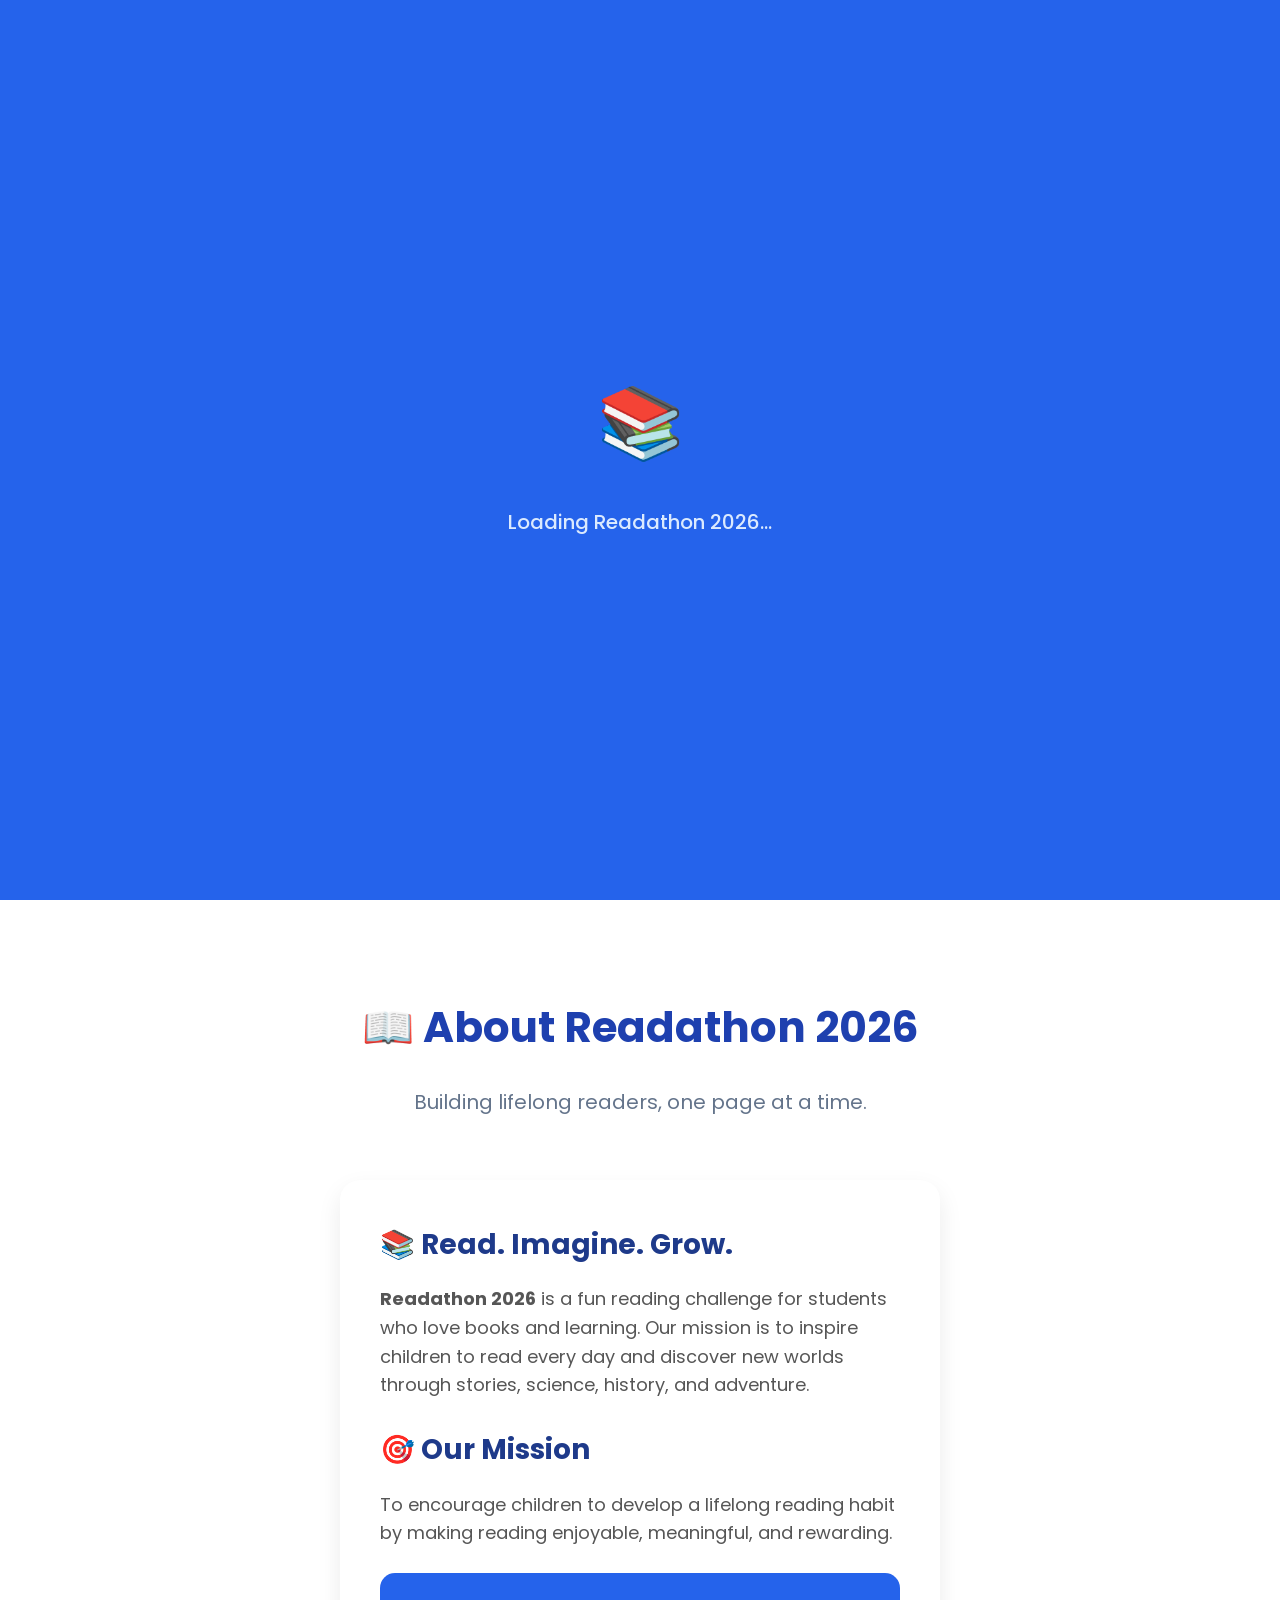
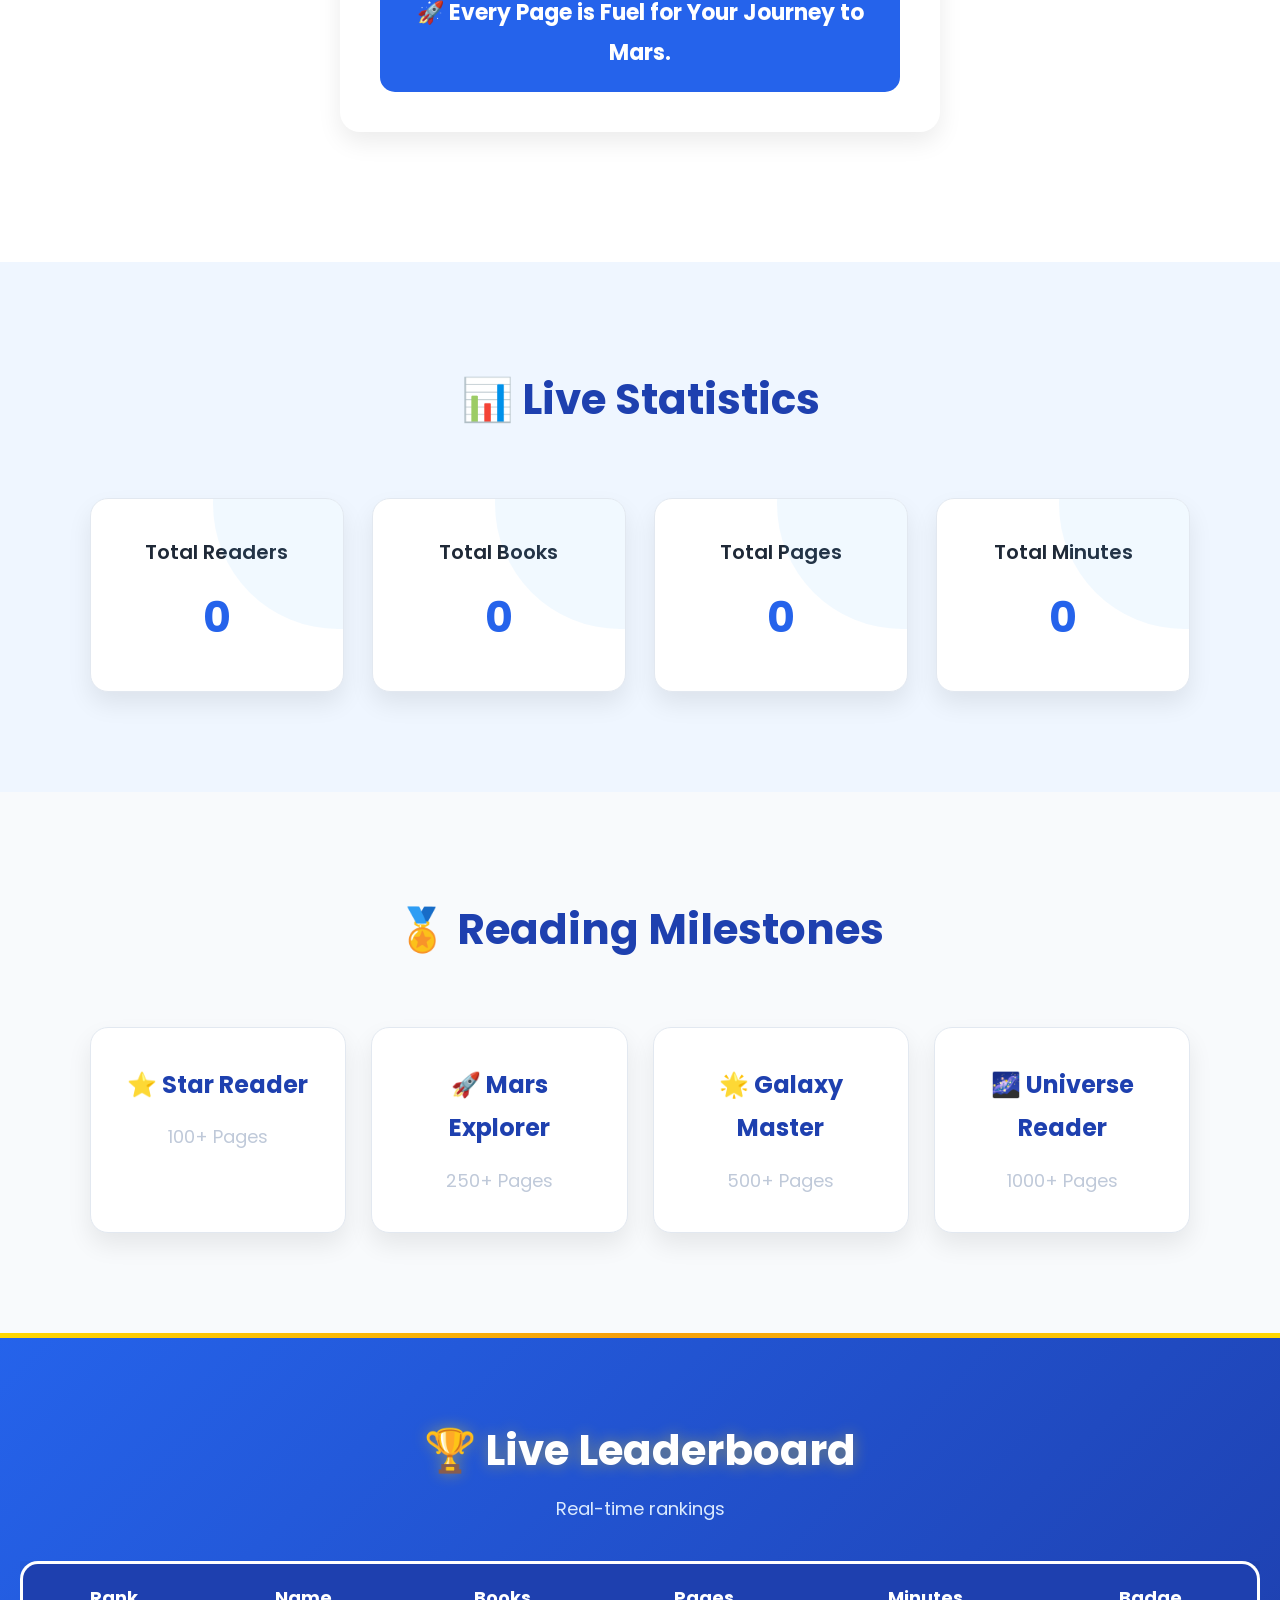
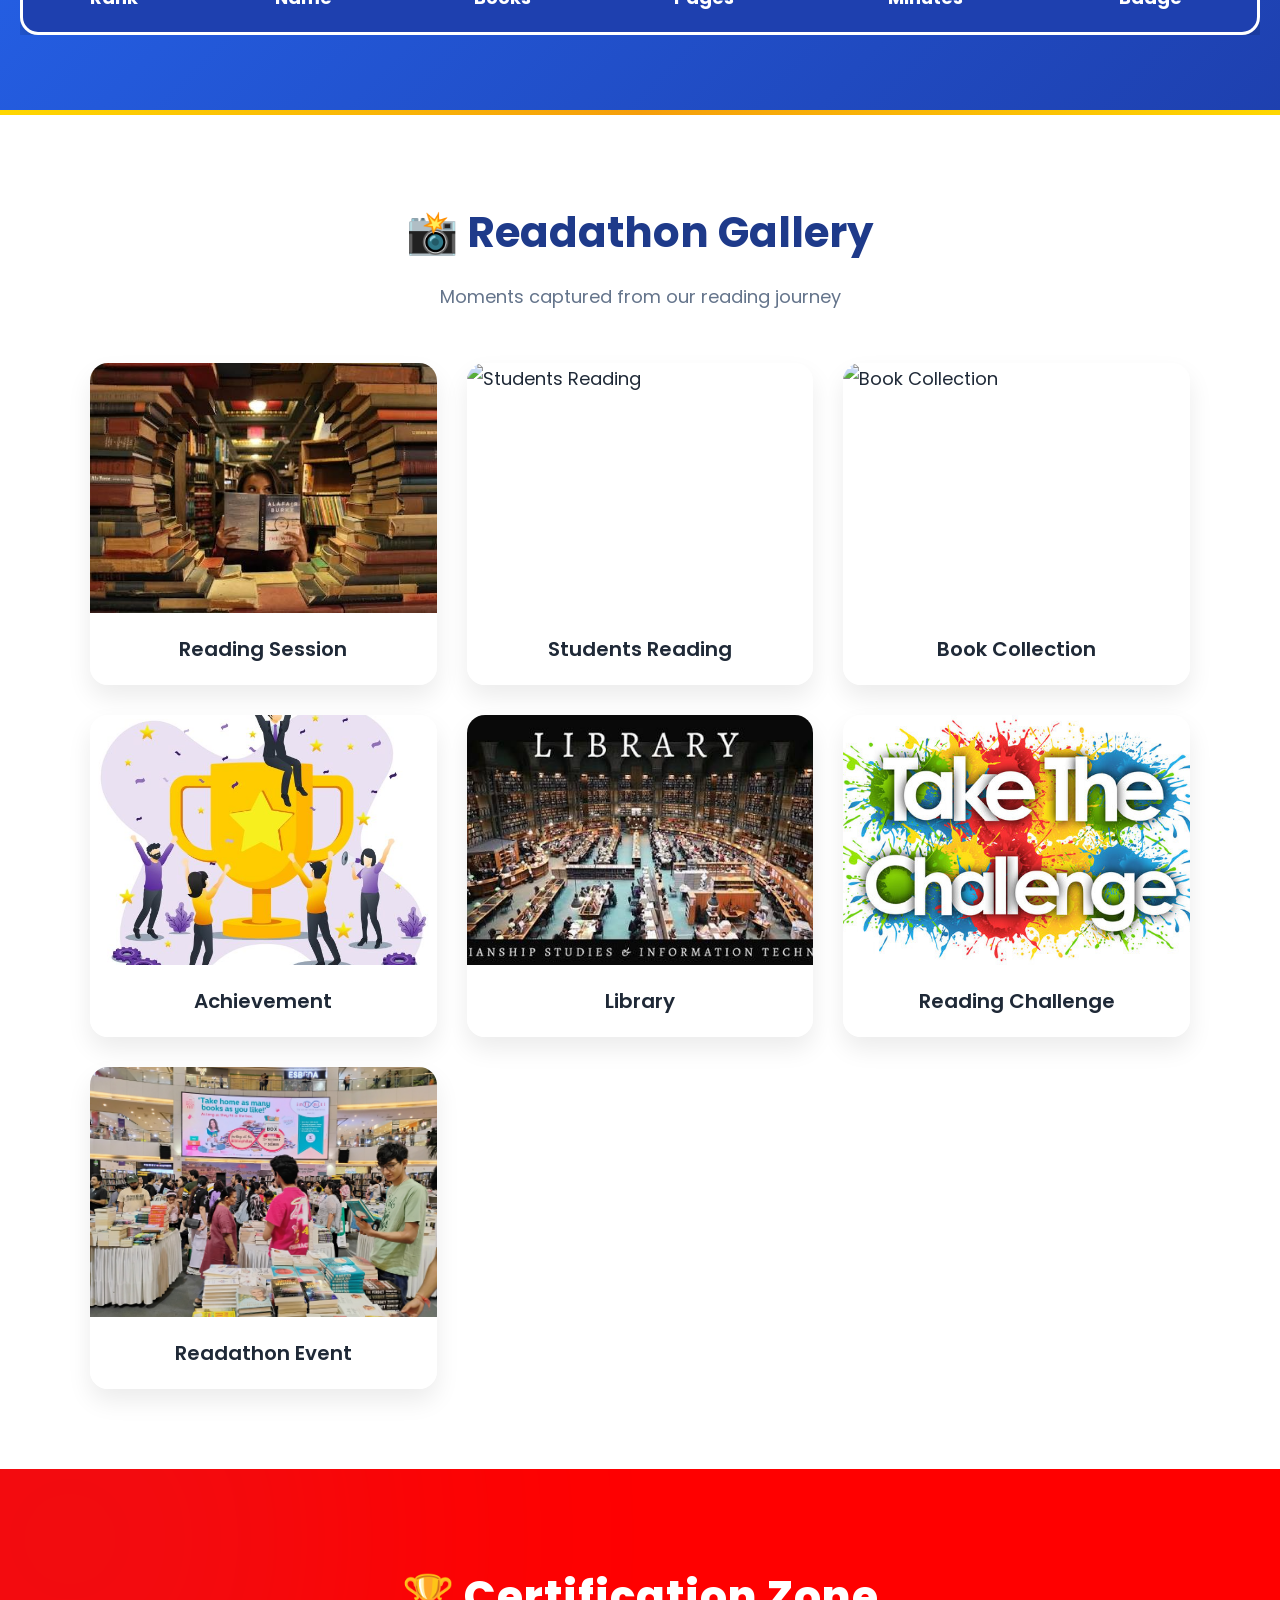
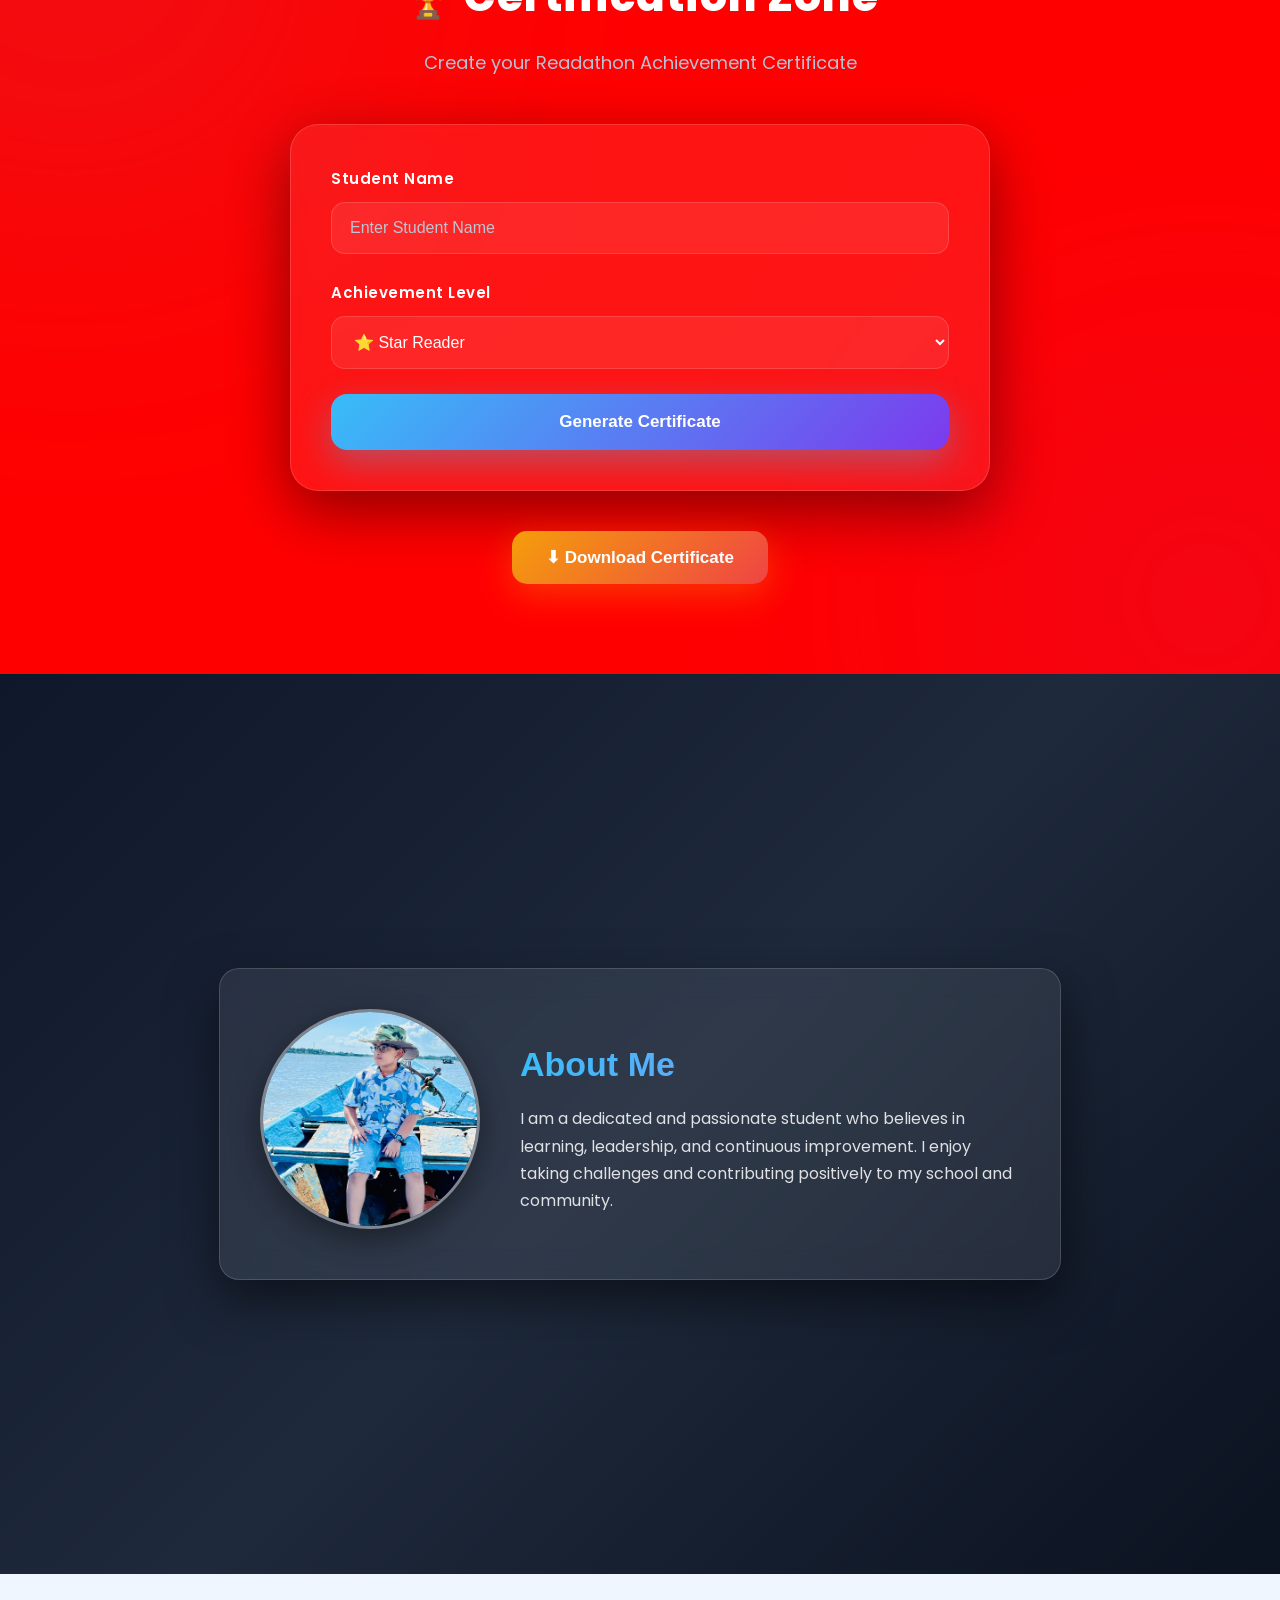
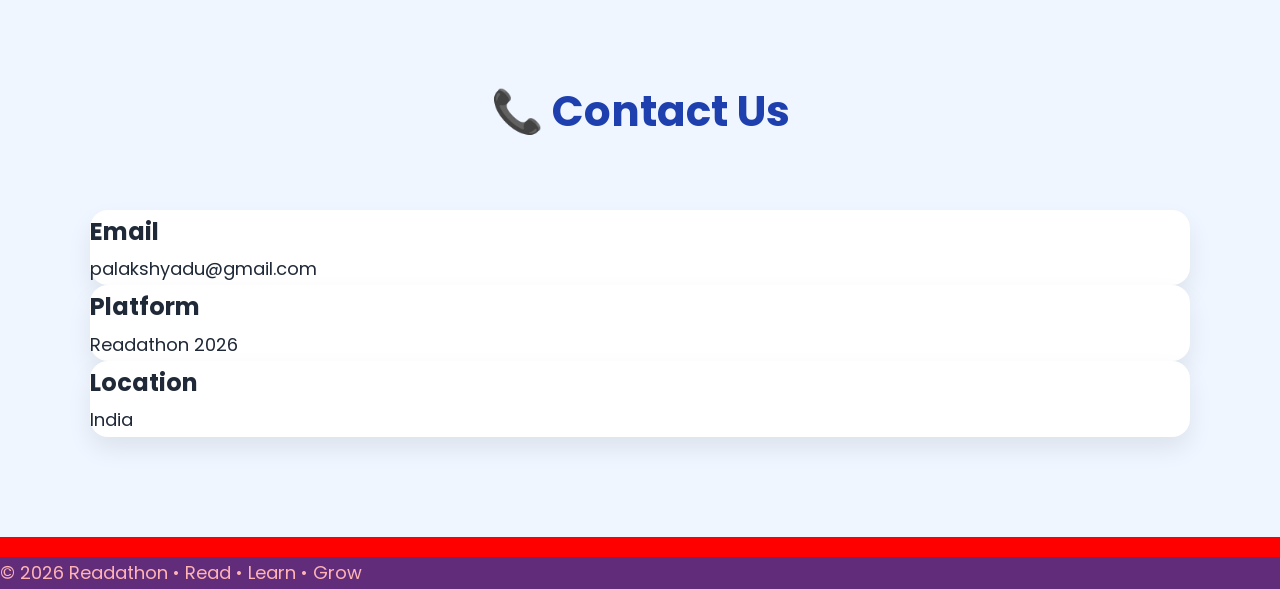
==== version2.html @ ed8df860 "Update version2.html" ====
<!DOCTYPE html>
<html lang="en">

<head>
  <meta charset="UTF-8">
  <meta name="viewport" content="width=device-width, initial-scale=1.0">

  <title>Readathon 2026</title>

  <!-- Google Font -->
  <link rel="preconnect" href="https://fonts.googleapis.com">
  <link rel="preconnect" href="https://fonts.gstatic.com" crossorigin>
  <link href="https://fonts.googleapis.com/css2?family=Poppins:wght@300;400;500;600;700;800&display=swap" rel="stylesheet">

  <!-- Your CSS -->
  <link rel="stylesheet" href="style-v2.css">
</head>

<body>


<!-- html2canvas -->
<script src="https://cdnjs.cloudflare.com/ajax/libs/html2canvas/1.4.1/html2canvas.min.js"></script>

<!-- ================= LOADING SCREEN ================= -->
<div id="loader">
  <div class="loader-book">📚</div>
  <h2>Loading Readathon 2026...</h2>
</div>

<!-- ================= SCROLL PROGRESS ================= -->
<div id="progressBar"></div>

<!-- ================= HEADER ================= -->
<header class="header">

  <div class="logo">
    📚 Readathon <span>2026</span>
  </div>

  <button class="menu-toggle" aria-label="Toggle navigation">☰</button>

  <nav>
    <a href="#home">Home</a>
    <a href="#about">About</a>
    <a href="#statistics">Statistics</a>
    <a href="#leaderboard">Leaderboard</a>
    <a href="#gallery">Gallery</a>
    <a href="#contact">Contact</a>
  </nav>

</header>

<!-- ================= HERO ================= -->
<section id="home" class="hero">

  <div class="hero-content">

    <span class="hero-tag">📖 LIVE READING CHALLENGE</span>

    <h1>Readathon 2026</h1>
    <h2>Read • Learn • Grow</h2>

    <p>
      Join students across the country in building a lifelong reading habit.
      Track your books, pages, and reading minutes with a live leaderboard powered by Google Sheets.
    </p>

    <div class="hero-buttons">
      <a href="https://docs.google.com/forms/d/e/1FAIpQLSfFH4JhRRQPjVXwqAs4xhK7JprMfAQEjZ3p4HWgwNoear5BmA/viewform?usp=header" class="btn">🚀 Join Now</a>
      <a href="#leaderboard" class="btn secondary">🏆 View Leaderboard</a>
    </div>

  </div>

  <div class="hero-image-wrapper">
    <img src="banner.jpg" alt="Readathon Banner" class="hero-image">
  </div>

</section>

<!-- ================= ABOUT ================= -->

<section id="about" class="about">

    <div class="section-title">
        <h2>📖 About Readathon 2026</h2>
        <p>Building lifelong readers, one page at a time.</p>
    </div>

    <div class="about-content">

        <h3>📚 Read. Imagine. Grow.</h3>

        <p>
            <strong>Readathon 2026</strong> is a fun reading challenge for students who
            love books and learning. Our mission is to inspire children to read every
            day and discover new worlds through stories, science, history, and adventure.
        </p>

        <h3>🎯 Our Mission</h3>

        <p>
            To encourage children to develop a lifelong reading habit by making reading
            enjoyable, meaningful, and rewarding.
        </p>

        <div class="mission-quote">
            🚀 <strong>Every Page is Fuel for Your Journey to Mars.</strong>
        </div>

    </div>

</section>

<!-- ================= STATISTICS ================= -->
<section id="statistics" class="stats-section">

  <div class="section-title">
    <h2>📊 Live Statistics</h2>
  </div>

  <div class="stats">

    <div class="card">
      <h3>Total Readers</h3>
      <h1 id="totalReaders">0</h1>
    </div>

    <div class="card">
      <h3>Total Books</h3>
      <h1 id="totalBooks">0</h1>
    </div>

    <div class="card">
      <h3>Total Pages</h3>
      <h1 id="totalPages">0</h1>
    </div>

    <div class="card">
      <h3>Total Minutes</h3>
      <h1 id="totalMinutes">0</h1>
    </div>

  </div>

</section>

<!-- ================= ACHIEVEMENTS ================= -->
<section id="achievements" class="achievements">

  <div class="section-title">
    <h2>🏅 Reading Milestones</h2>
  </div>

  <div class="achievement-grid">

    <div class="achievement-card">
      <h3>⭐ Star Reader</h3>
      <p>100+ Pages</p>
    </div>

    <div class="achievement-card">
      <h3>🚀 Mars Explorer</h3>
      <p>250+ Pages</p>
    </div>

    <div class="achievement-card">
      <h3>🌟 Galaxy Master</h3>
      <p>500+ Pages</p>
    </div>

    <div class="achievement-card">
      <h3>🌌 Universe Reader</h3>
      <p>1000+ Pages</p>
    </div>

  </div>

</section>

<!-- ================= LEADERBOARD ================= -->
<section id="leaderboard" class="leaderboard-section">

  <div class="leaderboard-header">
    <h2>🏆 Live Leaderboard</h2>
    <p>Real-time rankings</p>
  </div>

  <div class="table-wrapper">
    <table class="leaderboard-table">

      <thead>
        <tr>
          <th>Rank</th>
          <th>Name</th>
          <th>Books</th>
          <th>Pages</th>
          <th>Minutes</th>
          <th>Badge</th>
        </tr>
      </thead>

      <tbody id="leaderboardBody"></tbody>

    </table>
  </div>

</section>

<!-- ================= GALLERY ================= -->
<section id="gallery" class="gallery">

    <div class="section-title">
        <h2>📸 Readathon Gallery</h2>
        <p>Moments captured from our reading journey</p>
    </div>

    <div class="gallery-grid">

        <div class="gallery-item">
            <img src="images/img1.jpg" alt="Reading Session">
            <h3>Reading Session</h3>
        </div>

        <div class="gallery-item">
            <img src="images/img2.jpg" alt="Students Reading">
            <h3>Students Reading</h3>
        </div>

        <div class="gallery-item">
            <img src="images/books.png" alt="Book Collection">
            <h3>Book Collection</h3>
        </div>

        <div class="gallery-item">
            <img src="images/achievement.png" alt="Achievement">
            <h3>Achievement</h3>
        </div>

        <div class="gallery-item">
            <img src="images/library.png" alt="Library">
            <h3>Library</h3>
        </div>

        <div class="gallery-item">
            <img src="images/challenge.png" alt="Reading Challenge">
            <h3>Reading Challenge</h3>
        </div>

        <div class="gallery-item">
            <img src="images/event.png" alt="Readathon Event">
            <h3>Readathon Event</h3>
        </div>

    </div>

</section>
  <!-- OTHER SECTIONS ABOVE -->
 <!-- ===================== CERTIFICATION SECTION ===================== -->
<section id="certification" class="certification-section">

    <div class="cert-header">
        <h2>🏆 Certification Zone</h2>
        <p>Create your Readathon Achievement Certificate</p>
    </div>

    <div class="generator-card">

        <div class="input-group">
            <label>Student Name</label>
            <input
                type="text"
                id="studentName"
                placeholder="Enter Student Name">
        </div>

        <div class="input-group">
            <label>Achievement Level</label>

            <select id="achievementLevel">

                <option value="Star Reader">
                    ⭐ Star Reader
                </option>

                <option value="Mars Explorer">
                    🚀 Mars Explorer
                </option>

                <option value="Galaxy Master">
                    🌌 Galaxy Master
                </option>

                <option value="Universe Reader">
                    🌠 Universe Reader
                </option>

            </select>
        </div>

        <button id="generateBtn">
            Generate Certificate
        </button>

    </div>

    <!-- Certificate Preview -->

    <div id="certificatePreview" class="certificate">

        <div class="certificate-border">

            <div class="certificate-top">

                <img
                    src="images/logo.png"
                    class="cert-logo">

                <h1>
                    CERTIFICATE
                </h1>

                <h3>
                    OF ACHIEVEMENT
                </h3>

            </div>

            <p class="presented">
                Proudly Presented To
            </p>

            <h2 id="previewName">
                STUDENT NAME
            </h2>

            <p class="achievementText">
                for successfully completing the
                <strong>Readathon Challenge</strong>
                and earning the title of
            </p>

            <h2
                id="previewLevel"
                class="level">
                Universe Reader
            </h2>

            <div class="message">

                Your passion for reading,
                imagination and consistency
                have made you shine among
                thousands of young readers.

            </div>

            <div class="certificate-footer">

                <div>

                    <strong>Date</strong>

                    <p id="certDate"></p>

                </div>

                <div>

                    <img
                        src="images/seal.png"
                        class="seal">

                </div>

                <div>

                    <strong>Certificate ID</strong>

                    <p id="certificateID"></p>

                </div>

            </div>

            <div class="signature">

                ______________________

                <br>

                Readathon Team

            </div>

        </div>

    </div>

    <div class="download-area">

        <button id="downloadBtn">
            ⬇ Download Certificate
        </button>

    </div>

</section>
<!-- ABOUT ME SECTION -->
<section class="about-section">
  <div class="about-container">

    <div class="about-image">
      <img src="images/palaksh.jpg" alt="Profile Photo">
    </div>

    <div class="about-text">
      <h2>About Me</h2>
      <p>
        I am a dedicated and passionate student who believes in learning,
        leadership, and continuous improvement. I enjoy taking challenges
        and contributing positively to my school and community.
      </p>
    </div>

  </div>
</section>

<!-- ================= CONTACT ================= -->
<section id="contact" class="contact">

  <div class="section-title">
    <h2>📞 Contact Us</h2>
  </div>

  <div class="contact-grid">

    <div class="contact-card">
      <h3>Email</h3>
      <p>palakshyadu@gmail.com</p>
    </div>

    <div class="contact-card">
      <h3>Platform</h3>
      <p>Readathon 2026</p>
    </div>

    <div class="contact-card">
      <h3>Location</h3>
      <p>India</p>
    </div>

  </div>

</section>

<!-- ================= FOOTER ================= -->
<footer class="footer">
  <p>© 2026 Readathon • Read • Learn • Grow</p>
</footer>

<script src="script2.js"></script>
<script src="https://cdnjs.cloudflare.com/ajax/libs/html2canvas/1.4.1/html2canvas.min.js"></script>
<script src="certificate.js"></script>
</body>
</html>
---- style-v2.css ----
body {
    background: red !important;
}
/* =====================================================
   READATHON 2026 PREMIUM V2
   PART 1
   Base • Variables • Loader • Header • Hero
===================================================== */

/* Google Font */

@import url('https://fonts.googleapis.com/css2?family=Poppins:wght@300;400;500;600;700;800&display=swap');

/* ================= ROOT ================= */

:root{

--primary:#4facfe;
--secondary:#00f2fe;

--bg:#081120;

--surface:rgba(255,255,255,.06);

--surface2:rgba(255,255,255,.10);

--border:rgba(255,255,255,.12);

--text:#ffffff;

--muted:#bfc9d9;

--radius:18px;

--shadow:
0 15px 45px rgba(0,0,0,.35);

}

/* ================= RESET ================= */

*{

margin:0;

padding:0;

box-sizing:border-box;

}

html{

scroll-behavior:smooth;

}

body{

font-family:'Poppins',sans-serif;

background:
linear-gradient(135deg,#081120,#111d36,#081120);

color:var(--text);

overflow-x:hidden;

min-height:100vh;

}

/* ================= BACKGROUND ================= */

body::before{

content:"";

position:fixed;

inset:0;

background:

radial-gradient(circle at 20% 20%,
rgba(79,172,254,.18),
transparent 45%),

radial-gradient(circle at 80% 10%,
rgba(0,242,254,.15),
transparent 35%),

radial-gradient(circle at 50% 90%,
rgba(0,120,255,.12),
transparent 40%);

pointer-events:none;

z-index:-2;

}

/* ================= LOADER ================= */

#loader{

position:fixed;

inset:0;

background:#081120;

display:flex;

flex-direction:column;

justify-content:center;

align-items:center;

gap:18px;

z-index:99999;

transition:.5s;

}

.loader-book{

font-size:70px;

animation:floatBook 2s infinite ease-in-out;

}

#loader h2{

font-size:20px;

font-weight:500;

color:#dbeafe;

}

@keyframes floatBook{

0%,100%{

transform:translateY(0);

}

50%{

transform:translateY(-15px);

}

}

/* ================= SCROLL BAR ================= */

#progressBar{

position:fixed;

top:0;

left:0;

width:0;

height:4px;

background:
linear-gradient(90deg,
var(--primary),
var(--secondary));

z-index:9999;

}

/* ================= HEADER ================= */

.header{

position:fixed;

top:15px;

left:50%;

transform:translateX(-50%);

width:95%;

max-width:1350px;

display:flex;

justify-content:space-between;

align-items:center;

padding:18px 35px;

background:rgba(8,18,32,.70);

backdrop-filter:blur(18px);

border:1px solid var(--border);

border-radius:22px;

z-index:1000;

box-shadow:var(--shadow);

}

.logo{

font-size:24px;

font-weight:700;

}

.logo span{

color:var(--primary);

}

.header nav{

display:flex;

gap:22px;

}

.header nav a{

text-decoration:none;

color:var(--muted);

font-weight:500;

transition:.35s;

position:relative;

}

.header nav a:hover{

color:white;

}

.header nav a::after{

content:"";

position:absolute;

left:0;

bottom:-6px;

width:0;

height:2px;

background:var(--primary);

transition:.3s;

}

.header nav a:hover::after{

width:100%;

}

.menu-toggle{

display:none;

background:none;

border:none;

color:white;

font-size:28px;

cursor:pointer;

}
/* =====================================================
   HERO
===================================================== */

.hero{

min-height:100vh;

display:grid;

grid-template-columns:1fr 1fr;

align-items:center;

gap:60px;

padding:120px 7% 80px;

}

.hero-content{

animation:fadeLeft 1s ease;

}

.hero-tag{

display:inline-block;

padding:8px 18px;

border-radius:50px;

background:rgba(79,172,254,.15);

border:1px solid rgba(79,172,254,.25);

margin-bottom:22px;

font-size:14px;

}

.hero h1{

font-size:68px;

line-height:1.1;

margin-bottom:15px;

}

.hero h2{

font-size:30px;

font-weight:500;

color:var(--primary);

margin-bottom:22px;

}

.hero p{

font-size:18px;

line-height:1.8;

color:var(--muted);

max-width:620px;

margin-bottom:35px;

}

.hero-buttons{

display:flex;

gap:18px;

flex-wrap:wrap;

}

.btn{

display:inline-flex;

align-items:center;

justify-content:center;

padding:15px 34px;

border-radius:14px;

background:
linear-gradient(90deg,
var(--primary),
var(--secondary));

color:white;

text-decoration:none;

font-weight:600;

transition:.35s;

box-shadow:
0 15px 35px rgba(79,172,254,.25);

}

.btn:hover{

transform:translateY(-5px);

box-shadow:
0 20px 45px rgba(79,172,254,.45);

}

.secondary{

background:transparent;

border:1px solid rgba(255,255,255,.25);

}

.hero-image-wrapper{

display:flex;

justify-content:center;

animation:fadeRight 1s ease;

}

.hero-image{

width:100%;

max-width:560px;

border-radius:24px;

box-shadow:
0 30px 60px rgba(0,0,0,.45);

transition:.45s;

}

.hero-image:hover{

transform:scale(1.03);

}

@keyframes fadeLeft{

from{

opacity:0;

transform:translateX(-50px);

}

to{

opacity:1;

transform:none;

}

}

@keyframes fadeRight{

from{

opacity:0;

transform:translateX(50px);

}

to{

opacity:1;

transform:none;

}

}
/* =====================================================
   ABOUT SECTION
===================================================== */

section{

padding:100px 7%;

}

.section-title{

text-align:center;

max-width:750px;

margin:auto auto 60px;

}

.section-title h2{

font-size:42px;

margin-bottom:18px;

font-weight:700;

}

.section-title p{

font-size:18px;

color:var(--muted);

line-height:1.8;

}

/* ================= ABOUT GRID ================= */

.about-grid{

display:grid;

grid-template-columns:repeat(auto-fit,minmax(280px,1fr));

gap:30px;

}

.about-card{

background:var(--surface);

border:1px solid var(--border);

backdrop-filter:blur(18px);

border-radius:20px;

padding:35px;

transition:.4s;

position:relative;

overflow:hidden;

}

.about-card::before{

content:"";

position:absolute;

top:0;

left:-100%;

width:100%;

height:100%;

background:linear-gradient(

90deg,

transparent,

rgba(255,255,255,.08),

transparent

);

transition:.8s;

}

.about-card:hover::before{

left:100%;

}

.about-card:hover{

transform:translateY(-10px);

box-shadow:0 20px 45px rgba(0,0,0,.30);

}

.about-icon{

font-size:50px;

margin-bottom:20px;

}

.about-card h3{

font-size:24px;

margin-bottom:15px;

}

.about-card p{

color:var(--muted);

line-height:1.8;

}
/* =====================================================
   STATISTICS
===================================================== */

.stats{

display:grid;

grid-template-columns:repeat(auto-fit,minmax(220px,1fr));

gap:28px;

}

.card{

background:var(--surface);

border:1px solid var(--border);

border-radius:20px;

padding:35px;

text-align:center;

transition:.4s;

backdrop-filter:blur(16px);

position:relative;

overflow:hidden;

}

.card::before{

content:"";

position:absolute;

width:250px;

height:250px;

background:rgba(79,172,254,.08);

border-radius:50%;

top:-120px;

right:-120px;

transition:.5s;

}

.card:hover::before{

transform:scale(1.3);

}

.card:hover{

transform:translateY(-10px);

box-shadow:0 20px 50px rgba(79,172,254,.18);

}

.card span{

font-size:45px;

display:block;

margin-bottom:15px;

}

.card h3{

font-size:20px;

margin-bottom:10px;

}

.card h1{

font-size:48px;

font-weight:700;

color:var(--primary);

}

/* =====================================================
   ACHIEVEMENTS
===================================================== */

.achievement-grid{

display:grid;

grid-template-columns:repeat(auto-fit,minmax(250px,1fr));

gap:25px;

}

.achievement-card{

background:var(--surface);

border:1px solid var(--border);

padding:35px;

border-radius:20px;

text-align:center;

transition:.4s;

backdrop-filter:blur(16px);

}

.achievement-card:hover{

transform:translateY(-8px) scale(1.02);

box-shadow:0 20px 45px rgba(0,242,254,.18);

}

.achievement-card h3{

font-size:24px;

margin-bottom:15px;

color:var(--primary);

}

.achievement-card p{

font-size:18px;

color:var(--muted);

}
/* Reveal animation */

.hidden{

opacity:0;

transform:translateY(40px);

transition:.8s ease;

}

.visible{

opacity:1;

transform:none;

}

/* Back to top */

.back-to-top{

position:fixed;

right:25px;

bottom:25px;

width:55px;

height:55px;

border:none;

border-radius:50%;

background:#4facfe;

color:white;

font-size:22px;

cursor:pointer;

opacity:0;

pointer-events:none;

transition:.35s;

z-index:999;

}

.back-to-top.show{

opacity:1;

pointer-events:auto;

}

/* Mobile menu */

@media(max-width:900px){

.menu-toggle{

display:block;

}

.header nav{

display:none;

flex-direction:column;

position:absolute;

top:80px;

right:20px;

background:#0b1220;

padding:20px;

border-radius:15px;

}

.header nav.open{

display:flex;

}

}
/*====================================================
            PREMIUM LEADERBOARD
====================================================*/

.leaderboard-section{
    background:linear-gradient(135deg,#2563EB,#1E40AF);
    padding:80px 20px;
    position:relative;
}

/* Golden Top Border */
.leaderboard-section::before{
    content:"";
    position:absolute;
    top:0;
    left:0;
    width:100%;
    height:5px;
    background:linear-gradient(90deg,#FFD700,#F59E0B,#FFD700);
}

/* Golden Bottom Border */
.leaderboard-section::after{
    content:"";
    position:absolute;
    bottom:0;
    left:0;
    width:100%;
    height:5px;
    background:linear-gradient(90deg,#FFD700,#F59E0B,#FFD700);
}

/* Header */

.leaderboard-header{
    text-align:center;
    margin-bottom:35px;
}

.leaderboard-header h2{
    font-size:42px;
    font-weight:700;
    color:#FFFFFF;
    margin-bottom:10px;
    text-shadow:0 0 15px rgba(255,215,0,.4);
}

.leaderboard-header p{
    color:#DBEAFE;
    font-size:18px;
}

/* Table */

.table-wrapper{
    overflow-x:auto;
    max-width:100%;
}

.leaderboard-table{
    width:100%;
    min-width:700px;
    border-collapse:collapse;
    background:#FFFFFF;
    border-radius:18px;
    overflow:hidden;
    border:3px solid #FFD700;
    box-shadow:0 15px 40px rgba(0,0,0,.25);
}

.leaderboard-table th{
    background:#1E40AF;
    color:#FFFFFF;
    padding:18px;
    font-size:19px;
    font-weight:700;
}

.leaderboard-table td{
    padding:16px;
    text-align:center;
    color:#1F2937;
    font-size:17px;
}

.leaderboard-table tr:nth-child(even){
    background:#F8FAFC;
}

.leaderboard-table tr:hover{
    background:#FEF3C7;
    transition:.3s;
}

/* Rank */

.rank{
    font-weight:700;
    font-size:18px;
}

.gold{
    color:#FFD700;
    font-weight:700;
}

.silver{
    color:#C0C0C0;
    font-weight:700;
}

.bronze{
    color:#CD7F32;
    font-weight:700;
}

/* Badge */

.badge{
    background:#F59E0B;
    color:#FFFFFF;
    padding:6px 14px;
    border-radius:25px;
    font-size:13px;
    font-weight:600;
}
/* ================= GALLERY ================= */

/* ==========================================
   GALLERY SECTION
========================================== */

.gallery{
    padding:80px 7%;
    background:#f8fafc;
}

.gallery .section-title{
    text-align:center;
    margin-bottom:50px;
}

.gallery .section-title h2{
    font-size:42px;
    color:#1e3a8a;
    margin-bottom:10px;
}

.gallery .section-title p{
    color:#64748b;
    font-size:18px;
}

/* ---------- Gallery Grid ---------- */

.gallery-grid{
    display:grid;
    grid-template-columns:repeat(auto-fit,minmax(300px,1fr));
    gap:30px;
}

/* ---------- Gallery Card ---------- */

.gallery-item{
    background:#ffffff;
    border-radius:18px;
    overflow:hidden;
    box-shadow:0 10px 30px rgba(0,0,0,.12);
    transition:.4s ease;
}

.gallery-item:hover{
    transform:translateY(-10px);
    box-shadow:0 18px 40px rgba(0,0,0,.18);
}

/* ---------- Image ---------- */

.gallery-item img{
    width:100%;
    height:250px;
    object-fit:cover;
    display:block;
    transition:transform .5s ease;
}

.gallery-item:hover img{
    transform:scale(1.08);
}

/* ---------- Caption ---------- */

.gallery-item h3{
    margin:0;
    padding:18px;
    text-align:center;
    font-size:20px;
    font-weight:700;
    color:#1e293b;
    background:#ffffff;
}

/* ==========================================
   RESPONSIVE
========================================== */

@media (max-width:992px){

.gallery-grid{

grid-template-columns:repeat(2,1fr);

}

}

@media (max-width:650px){

.gallery-grid{

grid-template-columns:1fr;

}

.gallery-item img{

height:220px;

}

.gallery .section-title h2{

font-size:34px;

}

}
/* ================= ABOUT ================= */

.about{
    padding:90px 8%;
    background:#f8fafc;
}

.about-content{
    max-width:900px;
    margin:40px auto;
    background:#ffffff;
    padding:40px;
    border-radius:20px;
    box-shadow:0 10px 25px rgba(0,0,0,.08);
    line-height:1.8;
}

.about-content h3{
    color:#1e3a8a;
    font-size:28px;
    margin-bottom:15px;
}

.about-content p{
    font-size:18px;
    color:#444;
    margin-bottom:25px;
}

.mission-quote{
    background:#2563eb;
    color:#fff;
    padding:20px;
    border-radius:15px;
    text-align:center;
    font-size:22px;
    font-weight:700;
}
/* ==========================================
   FONT STYLE & TYPOGRAPHY
========================================== */

/* Body */
body{
    font-family: 'Poppins', sans-serif;
    font-size: 18px;
    font-weight: 400;
    line-height: 1.8;
    color: #333;
}

/* Hero Heading */
.hero h1{
    font-family: 'Poppins', sans-serif;
    font-size: 58px;
    font-weight: 700;
}

.hero h2{
    font-family: 'Poppins', sans-serif;
    font-size: 32px;
    font-weight: 600;
}

/* Section Headings */
.section-title h2{
    font-family: 'Poppins', sans-serif;
    font-size: 42px;
    font-weight: 700;
}

.section-title p{
    font-family: 'Poppins', sans-serif;
    font-size: 20px;
    font-weight: 400;
}

/* General Headings */
h3{
    font-family: 'Poppins', sans-serif;
    font-size: 24px;
    font-weight: 700;
}

h4{
    font-family: 'Poppins', sans-serif;
    font-size: 20px;
    font-weight: 600;
}

/* Paragraph */
p{
    font-family: 'Poppins', sans-serif;
    font-size: 18px;
    font-weight: 400;
    line-height: 1.8;
}

/* Navigation */
nav a{
    font-family: 'Poppins', sans-serif;
    font-size: 17px;
    font-weight: 600;
}

/* Buttons */
.btn{
    font-family: 'Poppins', sans-serif;
    font-size: 18px;
    font-weight: 600;
}

/* Statistics */
.card h1{
    font-family: 'Poppins', sans-serif;
    font-size: 42px;
    font-weight: 700;
}

.card h3{
    font-family: 'Poppins', sans-serif;
    font-size: 20px;
    font-weight: 600;
}

/* Leaderboard */
.leaderboard-table th{
    font-family: 'Poppins', sans-serif;
    font-size: 18px;
    font-weight: 700;
}

.leaderboard-table td{
    font-family: 'Poppins', sans-serif;
    font-size: 17px;
    font-weight: 400;
}

/* Gallery */
.gallery-item h3{
    font-family: 'Poppins', sans-serif;
    font-size: 20px;
    font-weight: 600;
}

/* Footer */
.footer{
    font-family: 'Poppins', sans-serif;
    font-size: 16px;
    font-weight: 400;
}
/* ===================================================
   READATHON 2026 MODERN BLUE THEME
=================================================== */

/* Body */
body{
    background:#F8FAFC;
    color:#1F2937;
    font-family:'Poppins',sans-serif;
}

/* Header */
.header{
    background:#2563EB;
    color:white;
    box-shadow:0 8px 25px rgba(0,0,0,.15);
}

.header .logo{
    color:white;
    font-weight:700;
}

.header nav a{
    color:white;
    font-weight:600;
}

.header nav a:hover{
    color:#FCD34D;
}

/* Hero */

.hero{
    background:linear-gradient(135deg,#2563EB,#1E40AF);
    color:white;
}

.hero h1{
    color:white;
}

.hero h2{
    color:#DBEAFE;
}

.hero p{
    color:#E0F2FE;
}

/* Buttons */

.btn{
    background:#F59E0B;
    color:white;
    border:none;
    border-radius:50px;
    font-weight:600;
    transition:.3s;
}

.btn:hover{
    background:#D97706;
    transform:translateY(-4px);
}

.btn.secondary{
    background:white;
    color:#2563EB;
}

.btn.secondary:hover{
    background:#DBEAFE;
}

/* Section Titles */

.section-title h2{
    color:#1E40AF;
}

.section-title p{
    color:#64748B;
}

/* Cards */

.card,
.about-card,
.gallery-item,
.contact-card,
.achievement-card{

    background:white;
    border-radius:18px;
    box-shadow:0 12px 25px rgba(0,0,0,.08);
    transition:.35s;
}

.card:hover,
.about-card:hover,
.gallery-item:hover,
.contact-card:hover,
.achievement-card:hover{

    transform:translateY(-8px);

    box-shadow:0 20px 35px rgba(0,0,0,.12);

}

/* Statistics */

.card h1{
    color:#2563EB;
}

.card h3{
    color:#1F2937;
}

/* Leaderboard */

.leaderboard-section{

    background:#EFF6FF;

}

.leaderboard-table{

    background:white;

    border-radius:18px;

    overflow:hidden;

}

.leaderboard-table th{

    background:#2563EB;

    color:white;

}

.leaderboard-table tr:nth-child(even){

    background:#F8FAFC;

}

.leaderboard-table tr:hover{

    background:#DBEAFE;

}

/* Gallery */

.gallery{

    background:#F8FAFC;

}

.gallery-item h3{

    color:#1E293B;

}

/* About */

.about{

    background:#FFFFFF;

}

/* Contact */

.contact{

    background:#EFF6FF;

}

/* Footer */

.footer{

    background:#1E40AF;

    color:white;

}

/* Progress Bar */

#progressBar{

    background:#F59E0B;

}

/* Scrollbar */

::-webkit-scrollbar{

    width:10px;

}

::-webkit-scrollbar-thumb{

    background:#2563EB;

    border-radius:20px;

}

::-webkit-scrollbar-track{

    background:#E2E8F0;

}
/*====================================================
        READATHON 2026
        MODERN BLUE THEME
====================================================*/

/* Background */
body{
    background:#F8FAFC;
    color:#1F2937;
}

/* Header */
.header{
    background:#2563EB;
    box-shadow:0 5px 20px rgba(37,99,235,.25);
}

.logo{
    color:#ffffff;
}

.logo span{
    color:#FCD34D;
}

.header nav a{
    color:#ffffff;
}

.header nav a:hover{
    color:#FCD34D;
}

/* Hero Section */
.hero{
    background:linear-gradient(135deg,#2563EB,#1E40AF);
}

.hero h1,
.hero h2,
.hero p{
    color:#ffffff;
}

.hero-tag{
    background:#FCD34D;
    color:#1E3A8A;
}

/* Buttons */

.btn{
    background:#F59E0B;
    color:#ffffff;
    border:none;
}

.btn:hover{
    background:#D97706;
}

.btn.secondary{
    background:#ffffff;
    color:#2563EB;
}

.btn.secondary:hover{
    background:#DBEAFE;
}

/* Section Titles */

.section-title h2{
    color:#1E40AF;
}

.section-title p{
    color:#64748B;
}

/* About */

.about{
    background:#ffffff;
}

.about-card{
    background:#ffffff;
    border:1px solid #E2E8F0;
}

.about-icon{
    color:#2563EB;
}

/* Statistics */

.stats-section{
    background:#EFF6FF;
}

.card{
    background:#ffffff;
    border:1px solid #E2E8F0;
}

.card h1{
    color:#2563EB;
}

.card h3{
    color:#1F2937;
}

/* Achievements */

.achievements{
    background:#F8FAFC;
}

.achievement-card{
    background:#ffffff;
    border:1px solid #E2E8F0;
}

.achievement-card h3{
    color:#1E40AF;
}

/* Leaderboard */

.leaderboard-section{
    background:#EFF6FF;
}

.leaderboard-table{
    background:#ffffff;
}

.leaderboard-table th{
    background:#2563EB;
    color:#ffffff;
}

.leaderboard-table tr:nth-child(even){
    background:#F8FAFC;
}

.leaderboard-table tr:hover{
    background:#DBEAFE;
}

/* Gallery */

.gallery{
    background:#ffffff;
}

.gallery-item{
    background:#ffffff;
}

.gallery-item h3{
    color:#1F2937;
}

/* Contact */

.contact{
    background:#EFF6FF;
}

.contact-card{
    background:#ffffff;
}

/* Footer */

.footer{
    background:#1E40AF;
    color:#ffffff;
}

/* Progress Bar */

#progressBar{
    background:#F59E0B;
}

/* Loader */

#loader{
    background:#2563EB;
    color:#ffffff;
}

/* Scrollbar */

::-webkit-scrollbar{
    width:10px;
}

::-webkit-scrollbar-track{
    background:#E5E7EB;
}

::-webkit-scrollbar-thumb{
    background:#2563EB;
    border-radius:20px;
}

::-webkit-scrollbar-thumb:hover{
    background:#1E40AF;
}
/* ================= FINAL LEADERBOARD OVERRIDE ================= */

#leaderboard.leaderboard-section{
    background: linear-gradient(135deg,#2563EB,#1E40AF) !important;
    padding: 80px 20px;
}

#leaderboard .leaderboard-header h2{
    color: #ffffff !important;
    font-size: 42px;
    font-weight: 700;
}

#leaderboard .leaderboard-header p{
    color: #DBEAFE !important;
}

#leaderboard .leaderboard-table{
    background: #ffffff !important;
    border: 3px solid #FFD700 !important;
    border-radius: 18px;
    overflow: hidden;
}

#leaderboard .leaderboard-table th{
    background: #1E40AF !important;
    color: #ffffff !important;
}
.leaderboard-header h2 {
  font-size: 32px;
  margin-bottom: 5px;
  color: #ffffff; /* or #000000 depending on background */
  font-weight: 700;
}
.download-btn {
  padding: 10px 20px;
  background: #ffcc00;
  color: #000;
  text-decoration: none;
  border-radius: 6px;
  font-weight: bold;
}
.about-section {
  padding: 80px 20px;
  background: linear-gradient(135deg, #0f172a, #1e293b);
  color: #ffffff;
  font-family: Arial, sans-serif;
}

.about-container {
  max-width: 1000px;
  margin: auto;
  display: flex;
  align-items: center;
  gap: 40px;
  flex-wrap: wrap;
  justify-content: center;
}

.about-image img {
  width: 250px;
  height: 250px;
  object-fit: cover;
  border-radius: 50%;
  border: 5px solid #38bdf8;
  box-shadow: 0 0 25px rgba(56, 189, 248, 0.4);
}

.about-content {
  max-width: 600px;
}

.about-content h2 {
  font-size: 36px;
  margin-bottom: 15px;
  color: #38bdf8;
}

.about-content p {
  font-size: 18px;
  line-height: 1.6;
  opacity: 0.9;
}

.highlight {
  margin-top: 15px;
  font-weight: bold;
  color: #facc15;
}
.about-section {
  padding: 60px 20px;
  background: #0f172a; /* dark modern background (you can change) */
  color: white;
}

.about-container {
  display: flex;
  align-items: center;
  justify-content: center;
  gap: 40px;
  max-width: 1000px;
  margin: auto;
  flex-wrap: wrap; /* makes it mobile friendly */
}

.about-image img {
  width: 220px;
  height: 220px;
  object-fit: cover;
  border-radius: 50%;
  border: 4px solid #38bdf8;
  box-shadow: 0 10px 25px rgba(0,0,0,0.4);
}

.about-text {
  max-width: 500px;
  text-align: left;
}

.about-text h2 {
  font-size: 32px;
  margin-bottom: 10px;
  color: #38bdf8;
}

.about-text p {
  font-size: 16px;
  line-height: 1.6;
  opacity: 0.9;
}
.about-section {
  min-height: 100vh;
  display: flex;
  align-items: center;
  justify-content: center;
  padding: 60px 20px;

  /* modern gradient background */
  background: linear-gradient(135deg, #0f172a, #1e293b, #0b1220);
}

.about-container {
  display: flex;
  align-items: center;
  justify-content: center;
  gap: 40px;
  flex-wrap: wrap;

  max-width: 900px;
  padding: 40px;

  /* glassmorphism effect */
  background: rgba(255, 255, 255, 0.08);
  border-radius: 20px;
  backdrop-filter: blur(15px);
  -webkit-backdrop-filter: blur(15px);

  border: 1px solid rgba(255, 255, 255, 0.15);
  box-shadow: 0 20px 50px rgba(0, 0, 0, 0.5);
}

.about-image img {
  width: 220px;
  height: 220px;
  object-fit: cover;
  border-radius: 50%;

  border: 3px solid rgba(255, 255, 255, 0.4);
  box-shadow: 0 10px 30px rgba(0, 0, 0, 0.4);
}

.about-text {
  max-width: 500px;
  color: white;
  text-align: left;
}

.about-text h2 {
  font-size: 34px;
  margin-bottom: 10px;

  background: linear-gradient(90deg, #38bdf8, #a78bfa);
  -webkit-background-clip: text;
  -webkit-text-fill-color: transparent;
}

.about-text p {
  font-size: 16px;
  line-height: 1.7;
  opacity: 0.85;
}
.cert-section {
  padding: 60px 20px;
  text-align: center;
  background: linear-gradient(135deg, #0f172a, #111827);
  color: white;
}

.cert-box {
  margin: 20px auto;
  padding: 20px;
}

.cert-box input,
.cert-box select {
  padding: 10px;
  margin: 10px;
  border-radius: 10px;
  border: none;
  width: 200px;
}

.cert-box button {
  padding: 10px 15px;
  border: none;
  border-radius: 10px;
  background: #38bdf8;
  cursor: pointer;
  font-weight: bold;
}

.certificate {
  margin: 30px auto;
  width: 500px;
  padding: 30px;

  background: rgba(255, 255, 255, 0.08);
  backdrop-filter: blur(15px);
  border-radius: 20px;
  border: 1px solid rgba(255,255,255,0.2);
  box-shadow: 0 20px 50px rgba(0,0,0,0.5);

  display: none;
}

.certificate h1 {
  font-size: 24px;
  color: #38bdf8;
}

.certificate h2 {
  font-size: 28px;
  margin: 10px 0;
}

.certificate h3 {
  color: #a78bfa;
}

.footer {
  margin-top: 20px;
  opacity: 0.7;
}
/* =====================================================
   READATHON 2026
   CERTIFICATION SECTION - PART 2A
=====================================================*/

#certification{
    position:relative;
    padding:90px 20px;
    overflow:hidden;

    background:
    linear-gradient(rgba(5,10,25,.82),rgba(5,10,25,.90)),
    url("images/certificate-bg.jpg");

    background-size:cover;
    background-position:center;
    background-attachment:fixed;
}

/* Animated glow */

#certification::before{
    content:"";
    position:absolute;
    width:500px;
    height:500px;
    border-radius:50%;
    background:#38bdf8;
    filter:blur(170px);
    opacity:.12;
    top:-180px;
    left:-180px;
    animation:floatGlow 12s ease-in-out infinite;
}

#certification::after{
    content:"";
    position:absolute;
    width:450px;
    height:450px;
    border-radius:50%;
    background:#7c3aed;
    filter:blur(160px);
    opacity:.15;
    bottom:-150px;
    right:-150px;
    animation:floatGlow2 14s ease-in-out infinite;
}

@keyframes floatGlow{

    0%{
        transform:translate(0,0);
    }

    50%{
        transform:translate(80px,50px);
    }

    100%{
        transform:translate(0,0);
    }

}

@keyframes floatGlow2{

    0%{
        transform:translate(0,0);
    }

    50%{
        transform:translate(-60px,-40px);
    }

    100%{
        transform:translate(0,0);
    }

}

/* ------------------------- */

.cert-header{
    position:relative;
    z-index:2;
    text-align:center;
    margin-bottom:45px;
}

.cert-header h2{

    font-size:42px;
    font-weight:800;
    color:#ffffff;
    letter-spacing:1px;

}

.cert-header p{

    margin-top:12px;
    color:#b7c3d5;
    font-size:18px;

}

/* =============================
      GLASS CARD
=============================*/

.generator-card{

    position:relative;
    z-index:2;

    max-width:700px;

    margin:auto;

    padding:40px;

    border-radius:28px;

    background:rgba(255,255,255,.08);

    backdrop-filter:blur(18px);

    -webkit-backdrop-filter:blur(18px);

    border:1px solid rgba(255,255,255,.15);

    box-shadow:
    0 20px 60px rgba(0,0,0,.45);

    transition:.4s;

}

.generator-card:hover{

    transform:translateY(-6px);

    box-shadow:
    0 25px 80px rgba(0,0,0,.55);

}

/* =============================
      INPUTS
=============================*/

.input-group{

    display:flex;

    flex-direction:column;

    margin-bottom:25px;

}

.input-group label{

    color:#ffffff;

    font-weight:600;

    margin-bottom:10px;

    font-size:15px;

    letter-spacing:.5px;

}

.input-group input,

.input-group select{

    padding:16px 18px;

    border-radius:14px;

    border:1px solid rgba(255,255,255,.15);

    background:rgba(255,255,255,.08);

    color:#ffffff;

    font-size:16px;

    outline:none;

    transition:.35s;

}

.input-group input::placeholder{

    color:#bfc6d3;

}

.input-group select{

    cursor:pointer;

}

.input-group select option{

    background:#0f172a;

    color:white;

}

.input-group input:focus,

.input-group select:focus{

    border-color:#38bdf8;

    box-shadow:
    0 0 25px rgba(56,189,248,.35);

}

/* =============================
        BUTTON
=============================*/

#generateBtn{

    width:100%;

    padding:18px;

    border:none;

    border-radius:16px;

    cursor:pointer;

    font-size:17px;

    font-weight:700;

    color:white;

    background:
    linear-gradient(
    135deg,
    #38bdf8,
    #7c3aed);

    transition:.35s;

    box-shadow:
    0 12px 35px rgba(56,189,248,.35);

}

#generateBtn:hover{

    transform:translateY(-4px);

    box-shadow:
    0 18px 45px rgba(56,189,248,.50);

}

/* =============================
    DOWNLOAD BUTTON
=============================*/

.download-area{

    text-align:center;

    margin-top:40px;

    position:relative;

    z-index:2;

}

#downloadBtn{

    padding:16px 34px;

    border:none;

    border-radius:15px;

    cursor:pointer;

    color:white;

    font-size:17px;

    font-weight:700;

    background:
    linear-gradient(
    135deg,
    #f59e0b,
    #ef4444);

    transition:.35s;

    box-shadow:
    0 10px 35px rgba(245,158,11,.35);

}

#downloadBtn:hover{

    transform:translateY(-5px);

    box-shadow:
    0 18px 45px rgba(245,158,11,.50);

}

/* =============================
    RESPONSIVE
=============================*/

@media(max-width:768px){

.generator-card{

    padding:25px;

}

.cert-header h2{

    font-size:32px;

}

.cert-header p{

    font-size:15px;

}

.input-group input,

.input-group select{

    font-size:15px;

}

}
/*==================================================
      CERTIFICATE DESIGN (PART 2B)
==================================================*/

.certificate{

    display:none;

    max-width:1000px;
    width:100%;

    margin:70px auto 30px;

    padding:25px;

    position:relative;
    z-index:2;
}

.certificate-border{

    position:relative;

    padding:70px 60px;

    border-radius:25px;

    background:
    linear-gradient(145deg,#fffdf7,#fff8e7);

    border:12px solid #d4af37;

    box-shadow:
    0 30px 80px rgba(0,0,0,.45),
    inset 0 0 0 3px #f8e9a1,
    inset 0 0 30px rgba(212,175,55,.25);

    overflow:hidden;
}

/* Decorative Corners */

.certificate-border::before,
.certificate-border::after{

    content:"";

    position:absolute;

    width:180px;
    height:180px;

    border:4px solid rgba(212,175,55,.45);

    border-radius:30px;

}

.certificate-border::before{

    top:18px;
    left:18px;

    border-right:none;
    border-bottom:none;

}

.certificate-border::after{

    right:18px;
    bottom:18px;

    border-left:none;
    border-top:none;

}

/*========================*/

.certificate-top{

    text-align:center;
}

.cert-logo{

    width:95px;

    margin-bottom:18px;
}

.certificate-top h1{

    font-size:52px;

    color:#c69b18;

    letter-spacing:5px;

    margin-bottom:8px;
}

.certificate-top h3{

    font-size:22px;

    letter-spacing:8px;

    color:#444;

    margin-bottom:40px;
}

.presented{

    text-align:center;

    color:#666;

    font-size:22px;
}

#previewName{

    text-align:center;

    margin:25px 0;

    font-size:48px;

    color:#0f172a;

    border-bottom:3px solid #d4af37;

    display:inline-block;

    left:50%;

    position:relative;

    transform:translateX(-50%);

    padding-bottom:12px;
}

.achievementText{

    text-align:center;

    color:#555;

    margin-top:20px;

    font-size:22px;

    line-height:1.8;
}

.level{

    text-align:center;

    font-size:42px;

    margin-top:30px;

    color:#7c3aed;

    font-weight:800;

    text-shadow:0 3px 12px rgba(124,58,237,.25);
}

.message{

    margin:45px auto;

    max-width:700px;

    text-align:center;

    font-size:20px;

    color:#555;

    line-height:1.8;

    font-style:italic;
}

/*========================*/

.certificate-footer{

    display:flex;

    justify-content:space-between;

    align-items:center;

    margin-top:60px;

    text-align:center;

    flex-wrap:wrap;

    gap:20px;
}

.certificate-footer strong{

    color:#222;

    font-size:18px;
}

.certificate-footer p{

    color:#666;

    margin-top:8px;
}

.seal{

    width:130px;

    filter:drop-shadow(0 8px 18px rgba(0,0,0,.25));
}

.signature{

    text-align:right;

    margin-top:45px;

    font-size:20px;

    color:#333;

    line-height:2;
}

/*========================*/

@media(max-width:900px){

.certificate-border{

    padding:35px 25px;

}

.certificate-top h1{

    font-size:34px;

    letter-spacing:2px;
}

.certificate-top h3{

    font-size:18px;

    letter-spacing:3px;
}

#previewName{

    font-size:30px;
}

.level{

    font-size:28px;
}

.achievementText,
.message{

    font-size:17px;
}

.certificate-footer{

    flex-direction:column;
}

.signature{

    text-align:center;
}

}
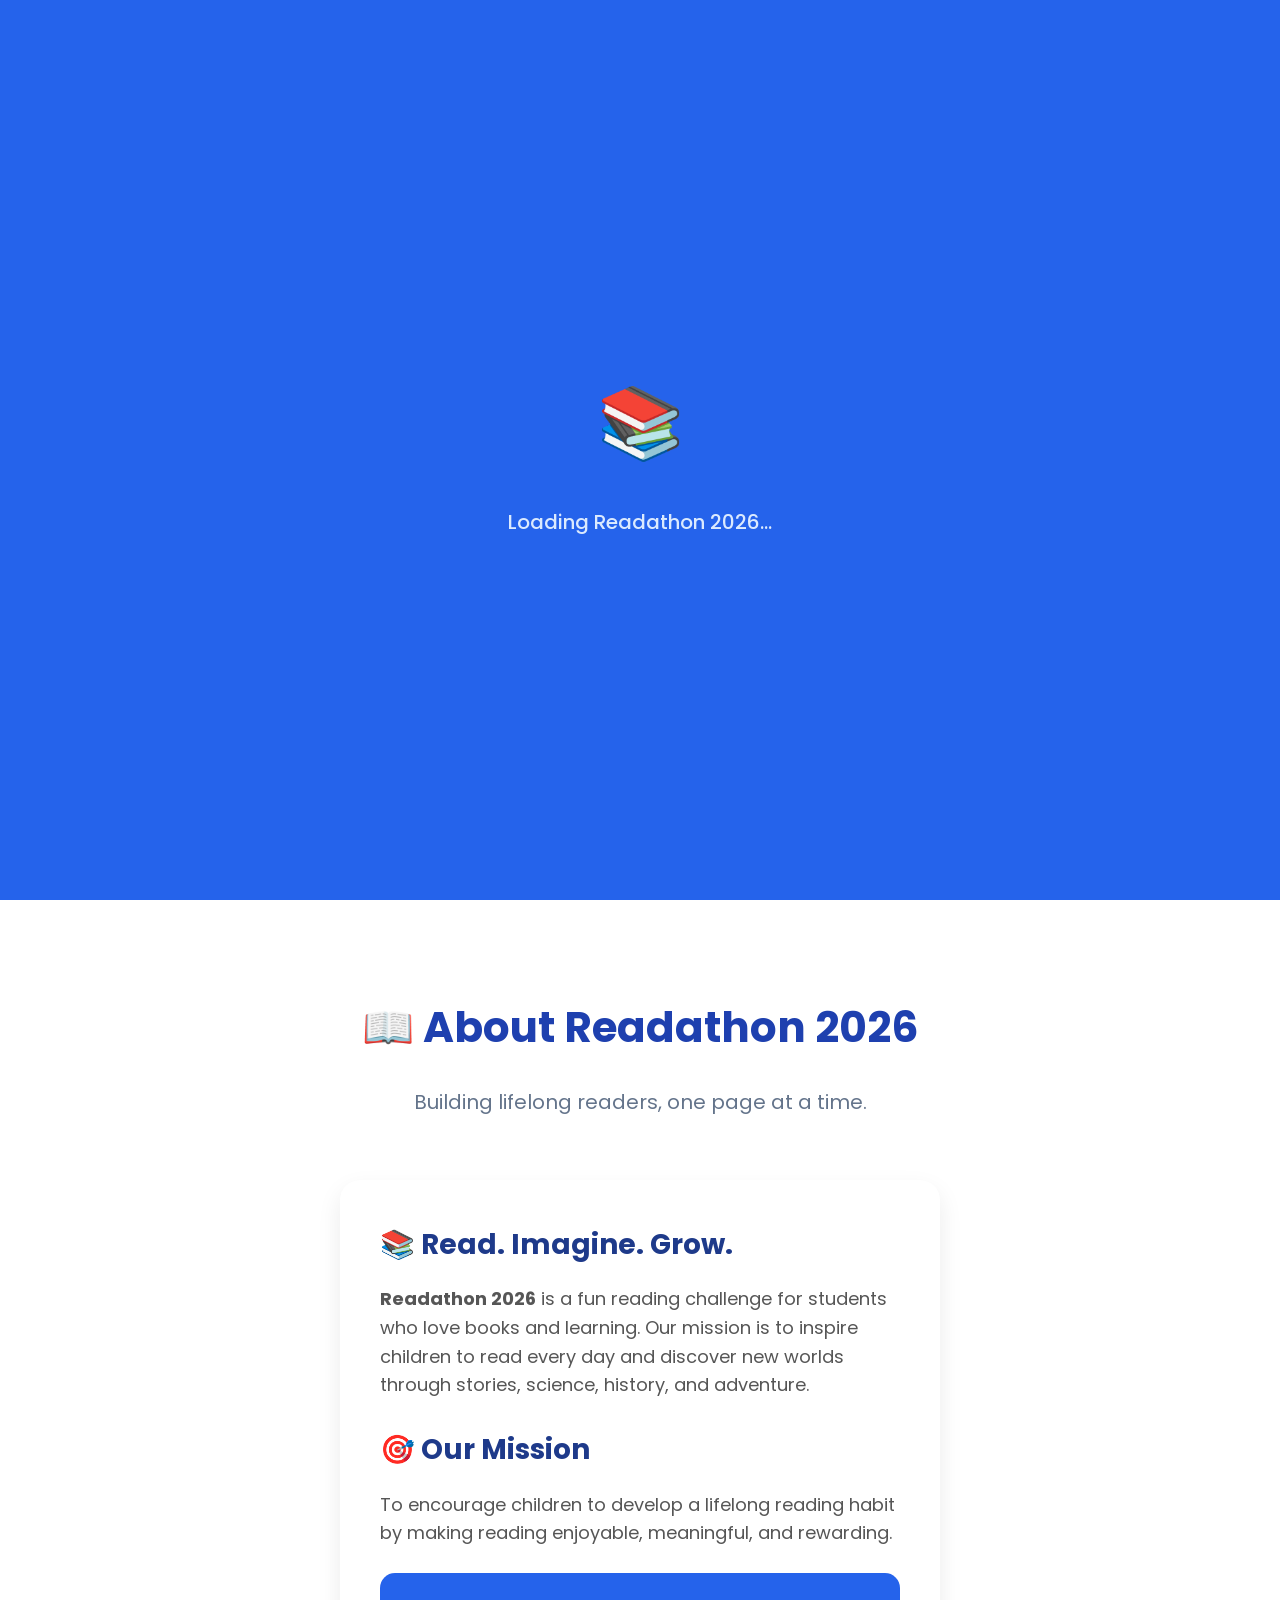
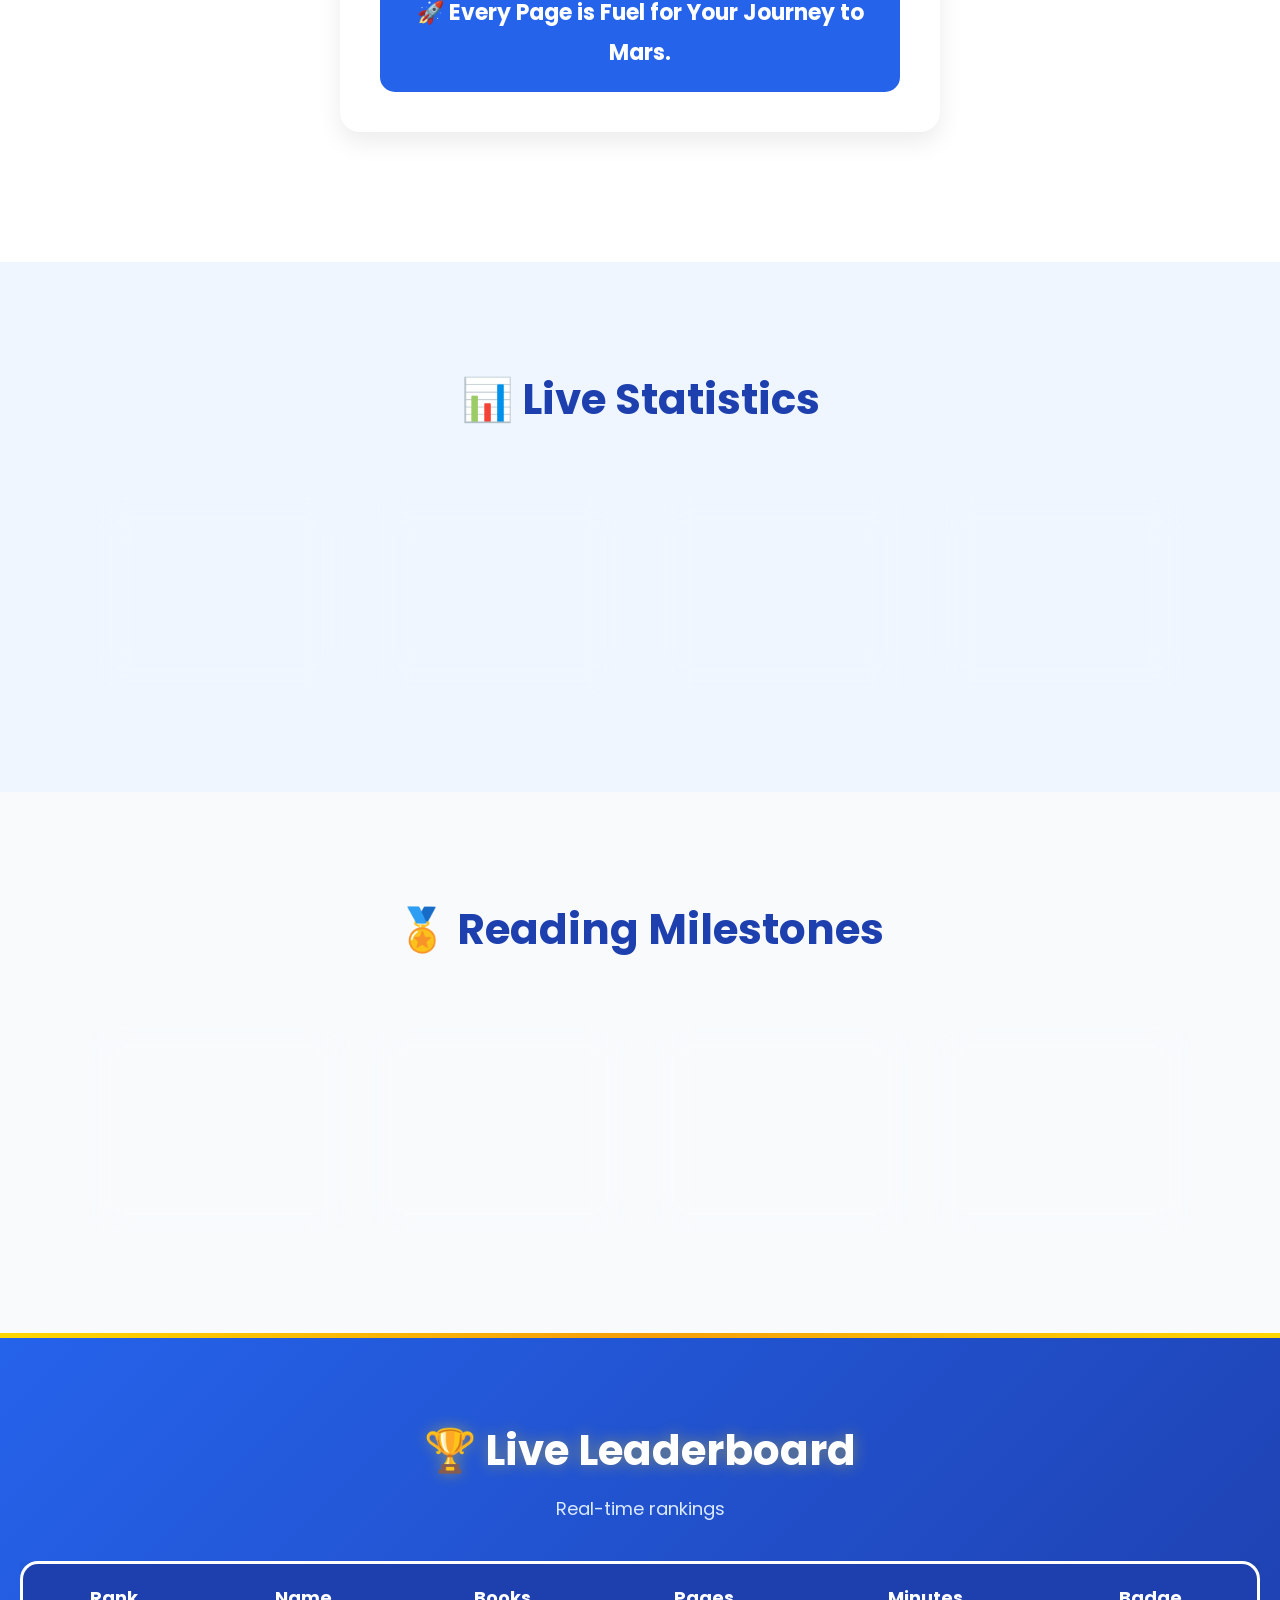
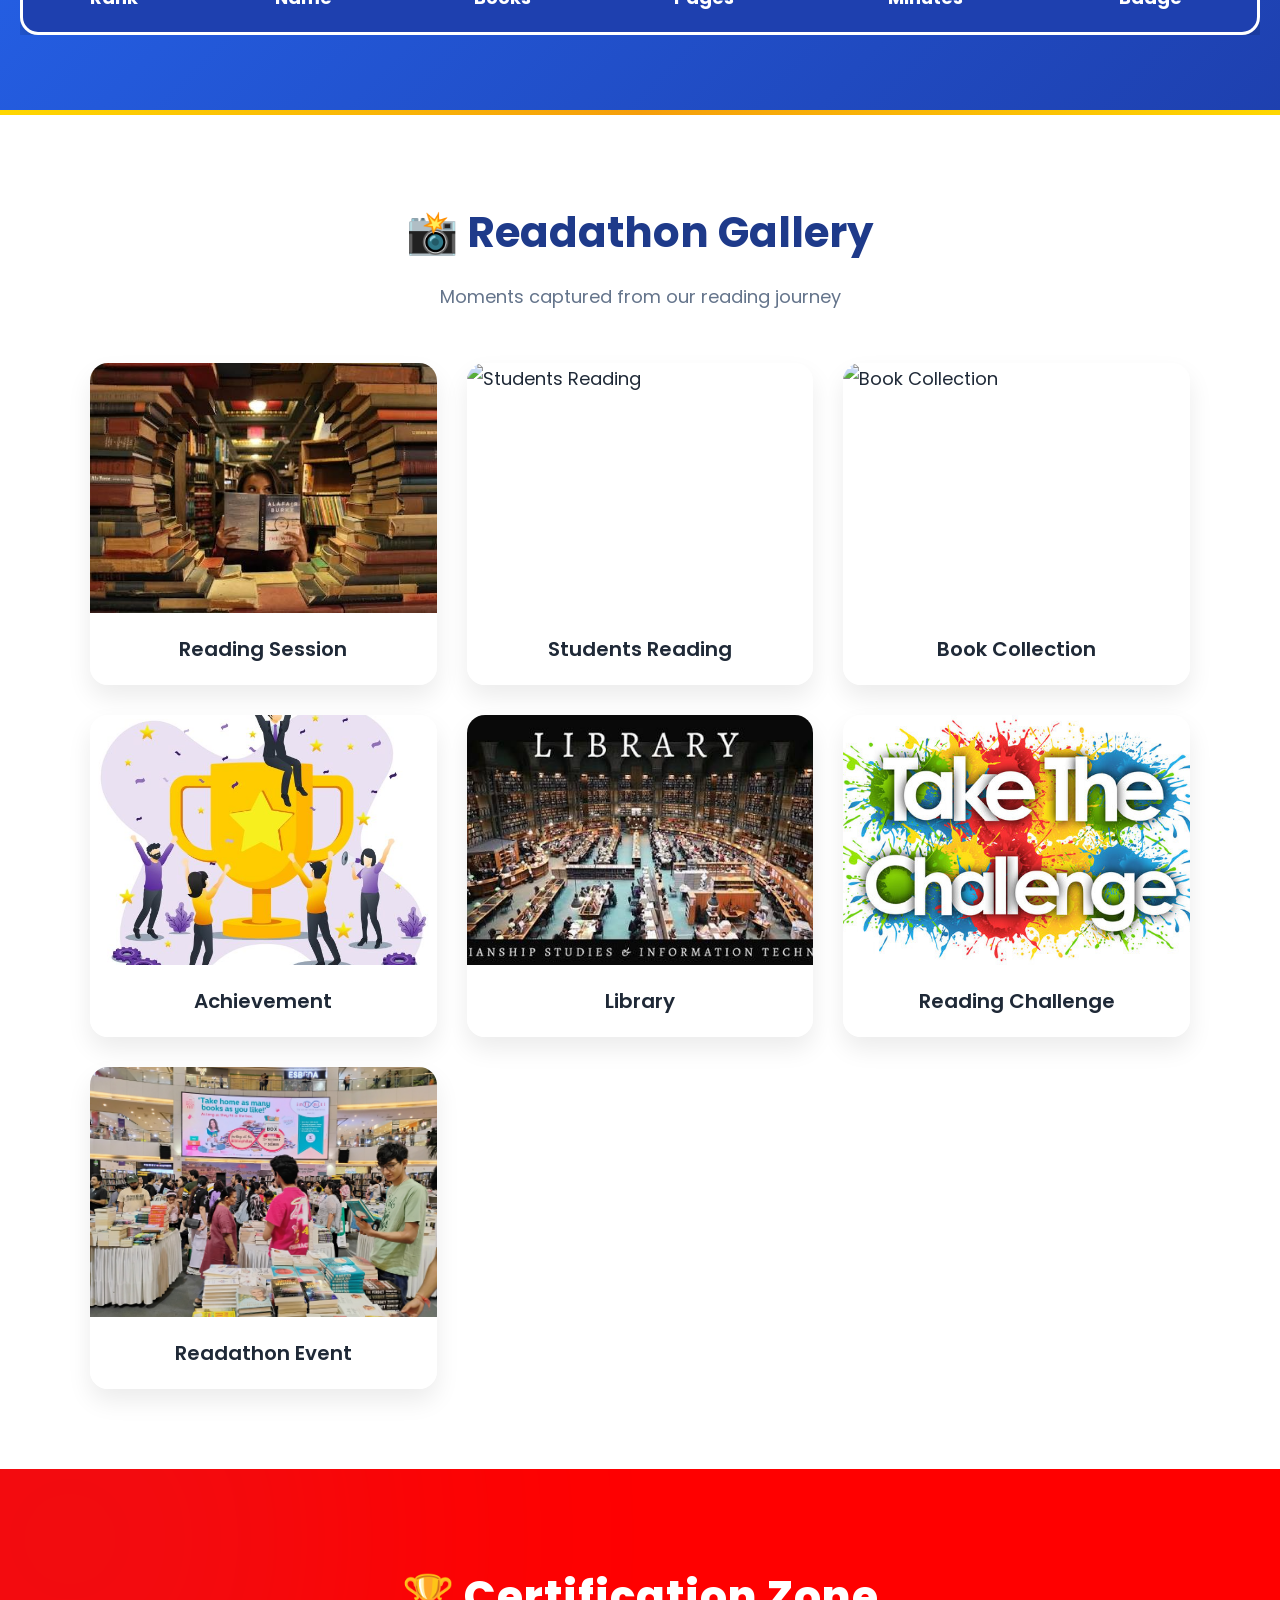
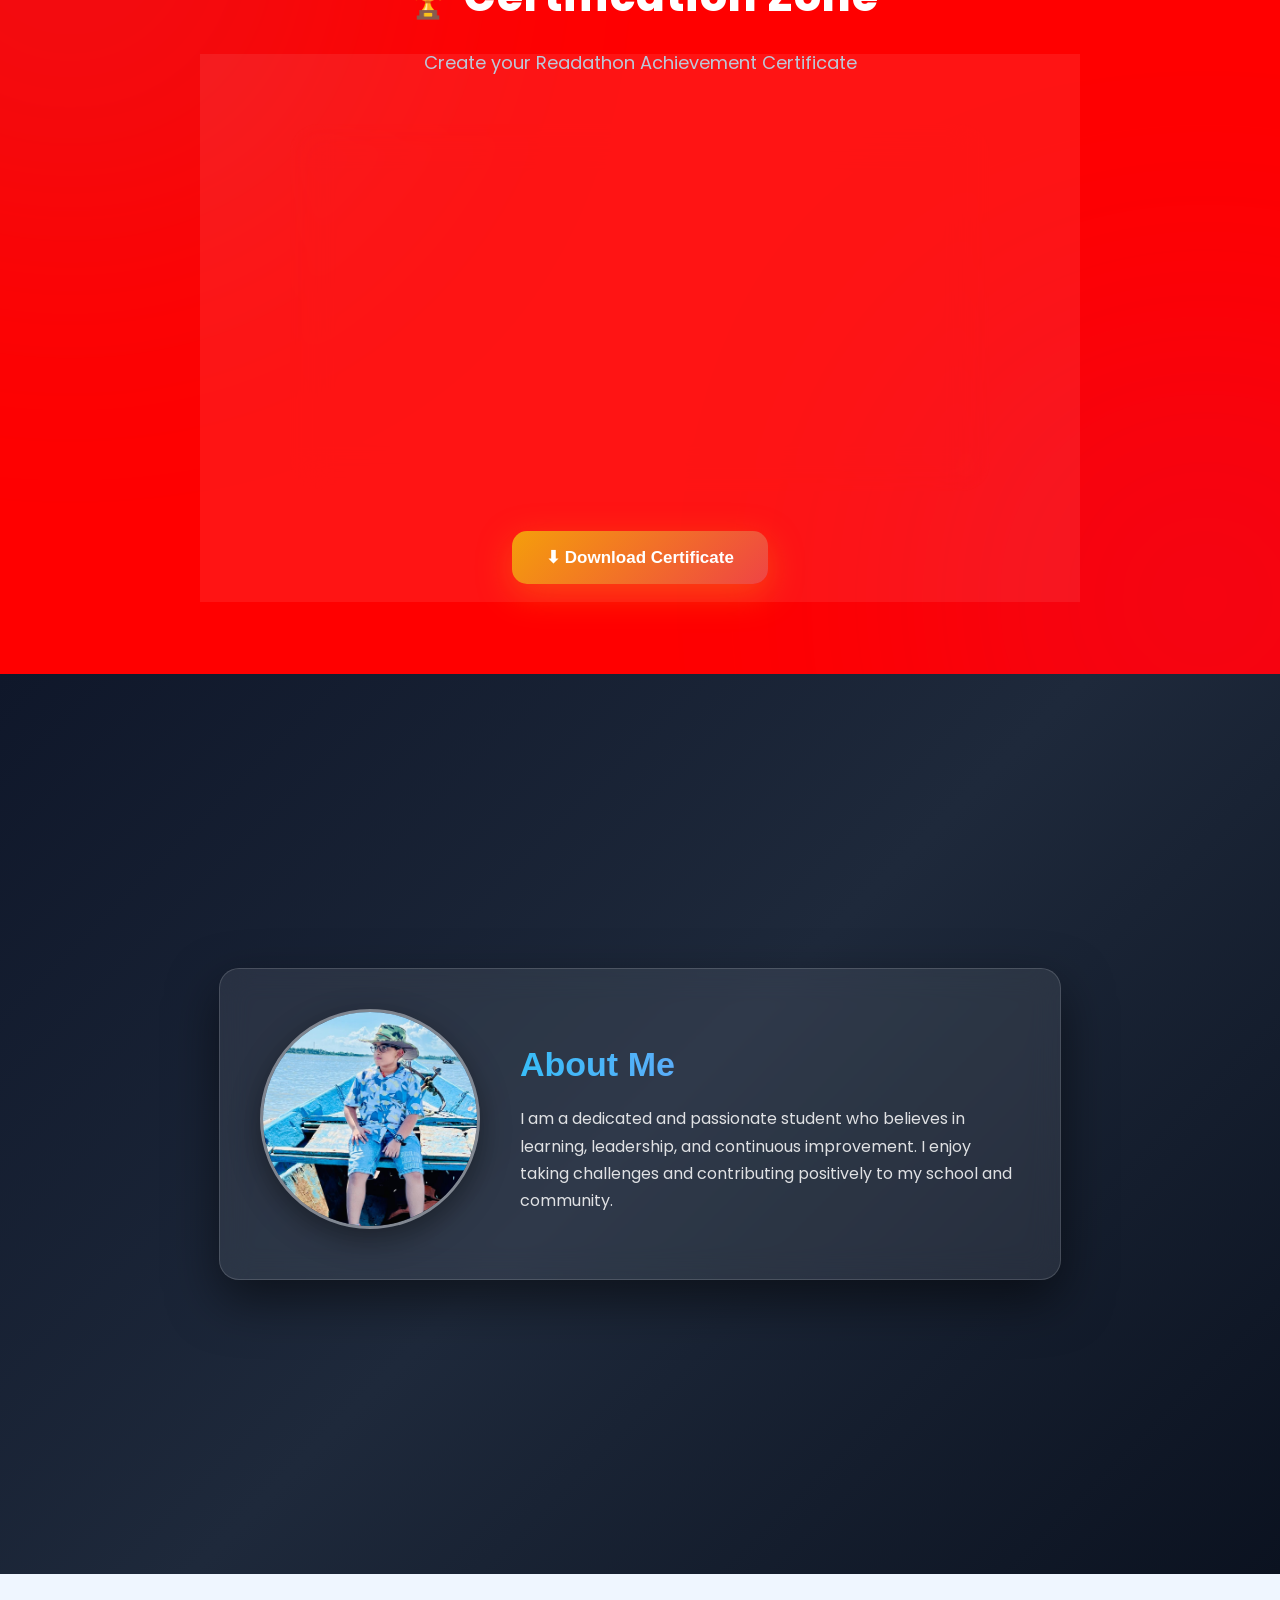
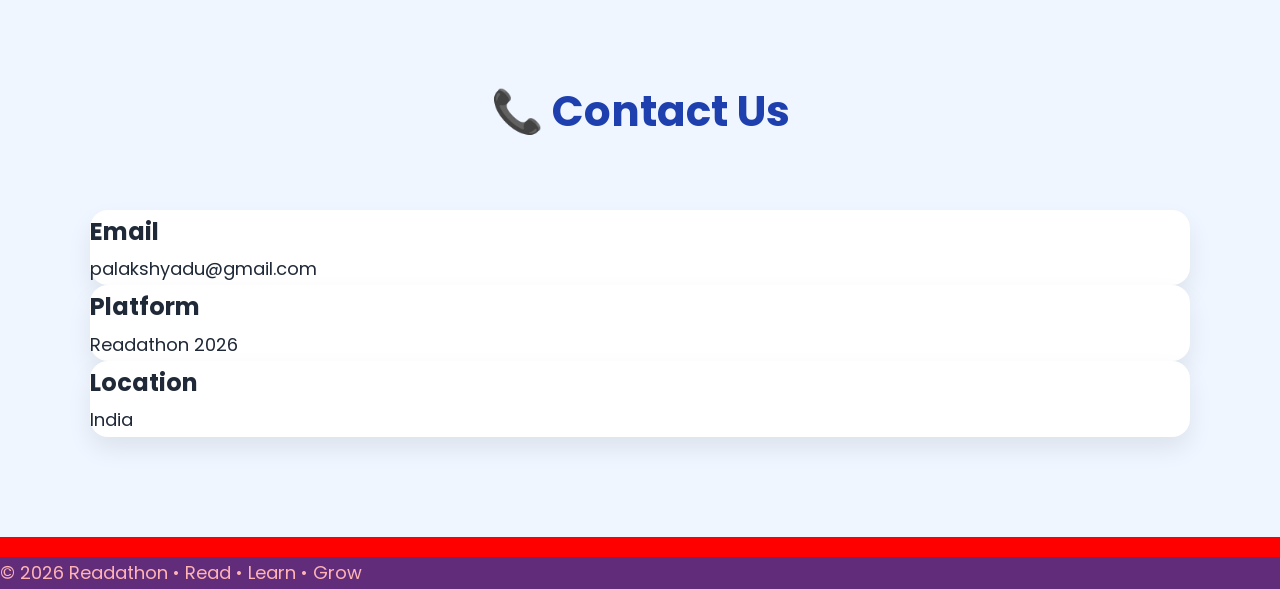
==== commit 14646ca1: "Update version2.html" ====
--- a/version2.html
+++ b/version2.html
@@ -429,7 +429,6 @@
 
 <!-- ================= CONTACT ================= -->
 <section id="contact" class="contact">
-
   <div class="section-title">
     <h2>📞 Contact Us</h2>
   </div>
@@ -461,7 +460,6 @@
 </footer>
 
 <script src="script2.js"></script>
-<script src="https://cdnjs.cloudflare.com/ajax/libs/html2canvas/1.4.1/html2canvas.min.js"></script>
 <script src="certificate.js"></script>
 </body>
 </html>
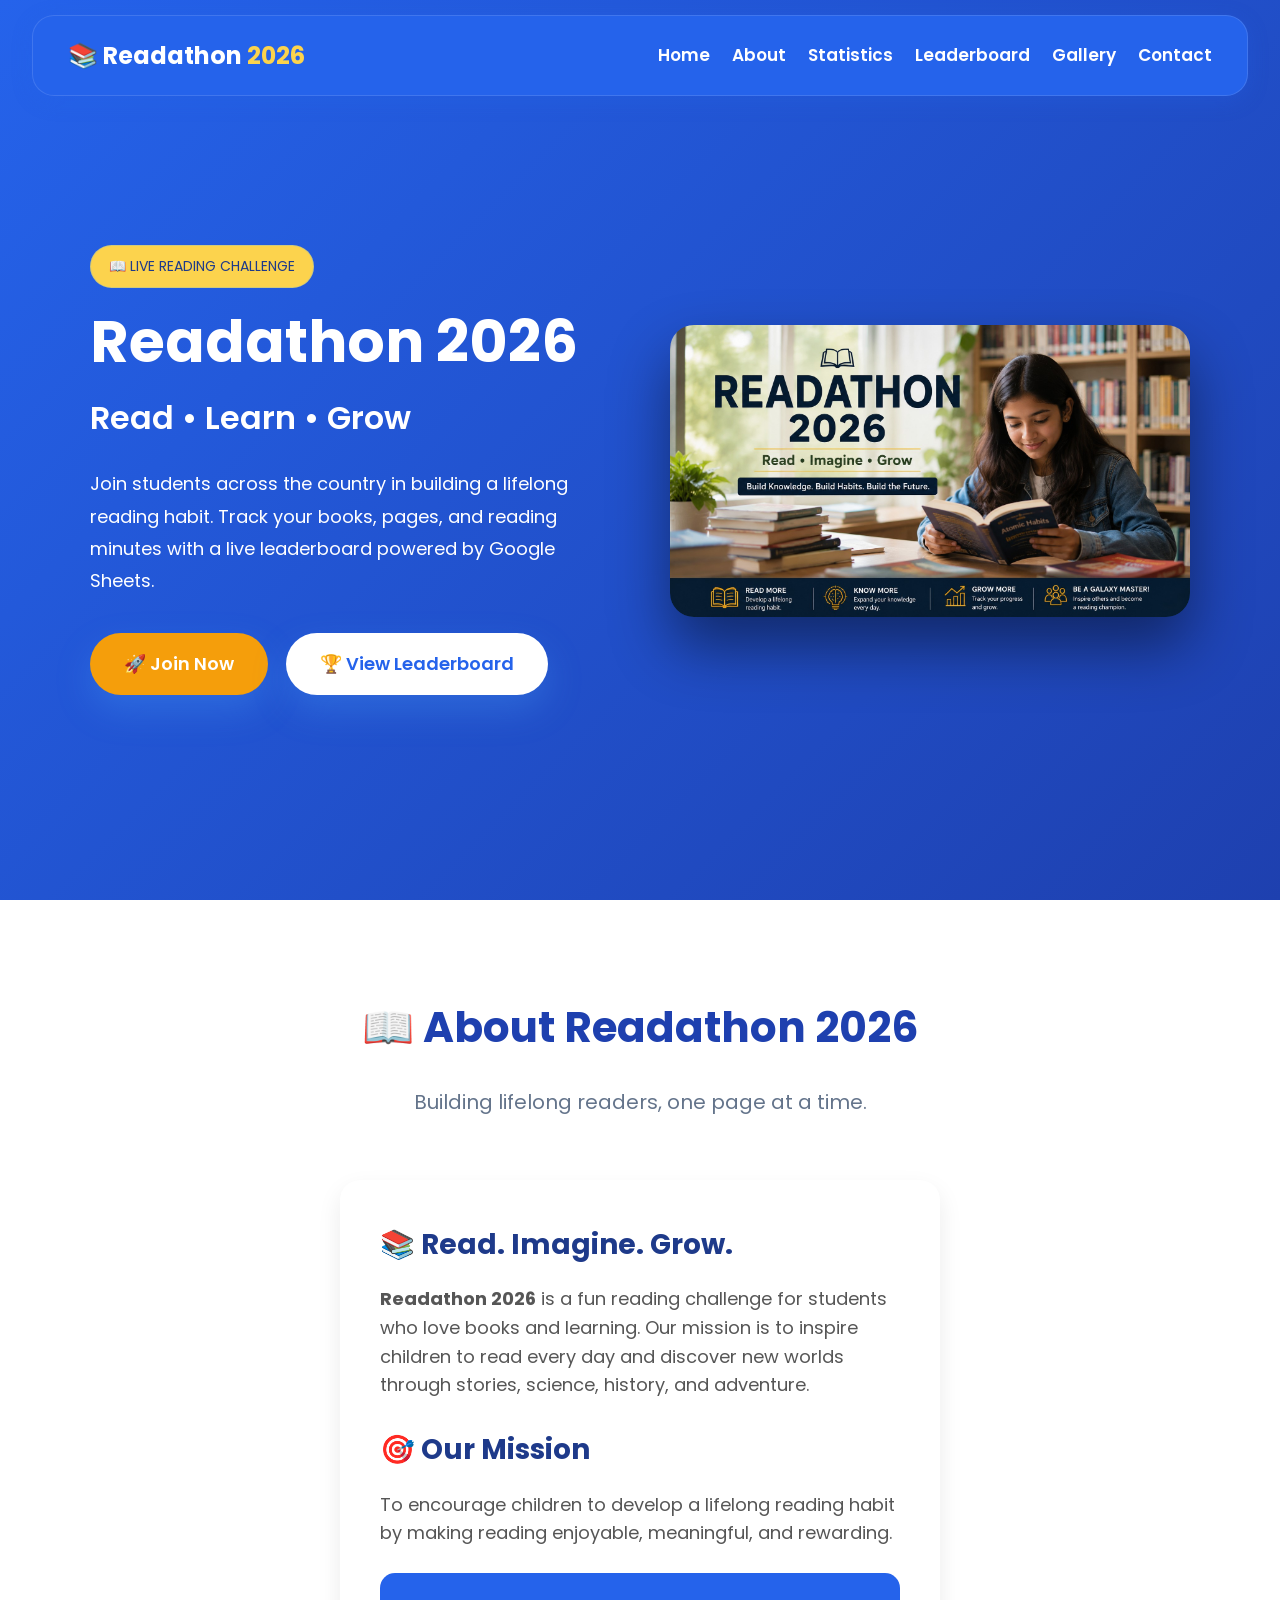
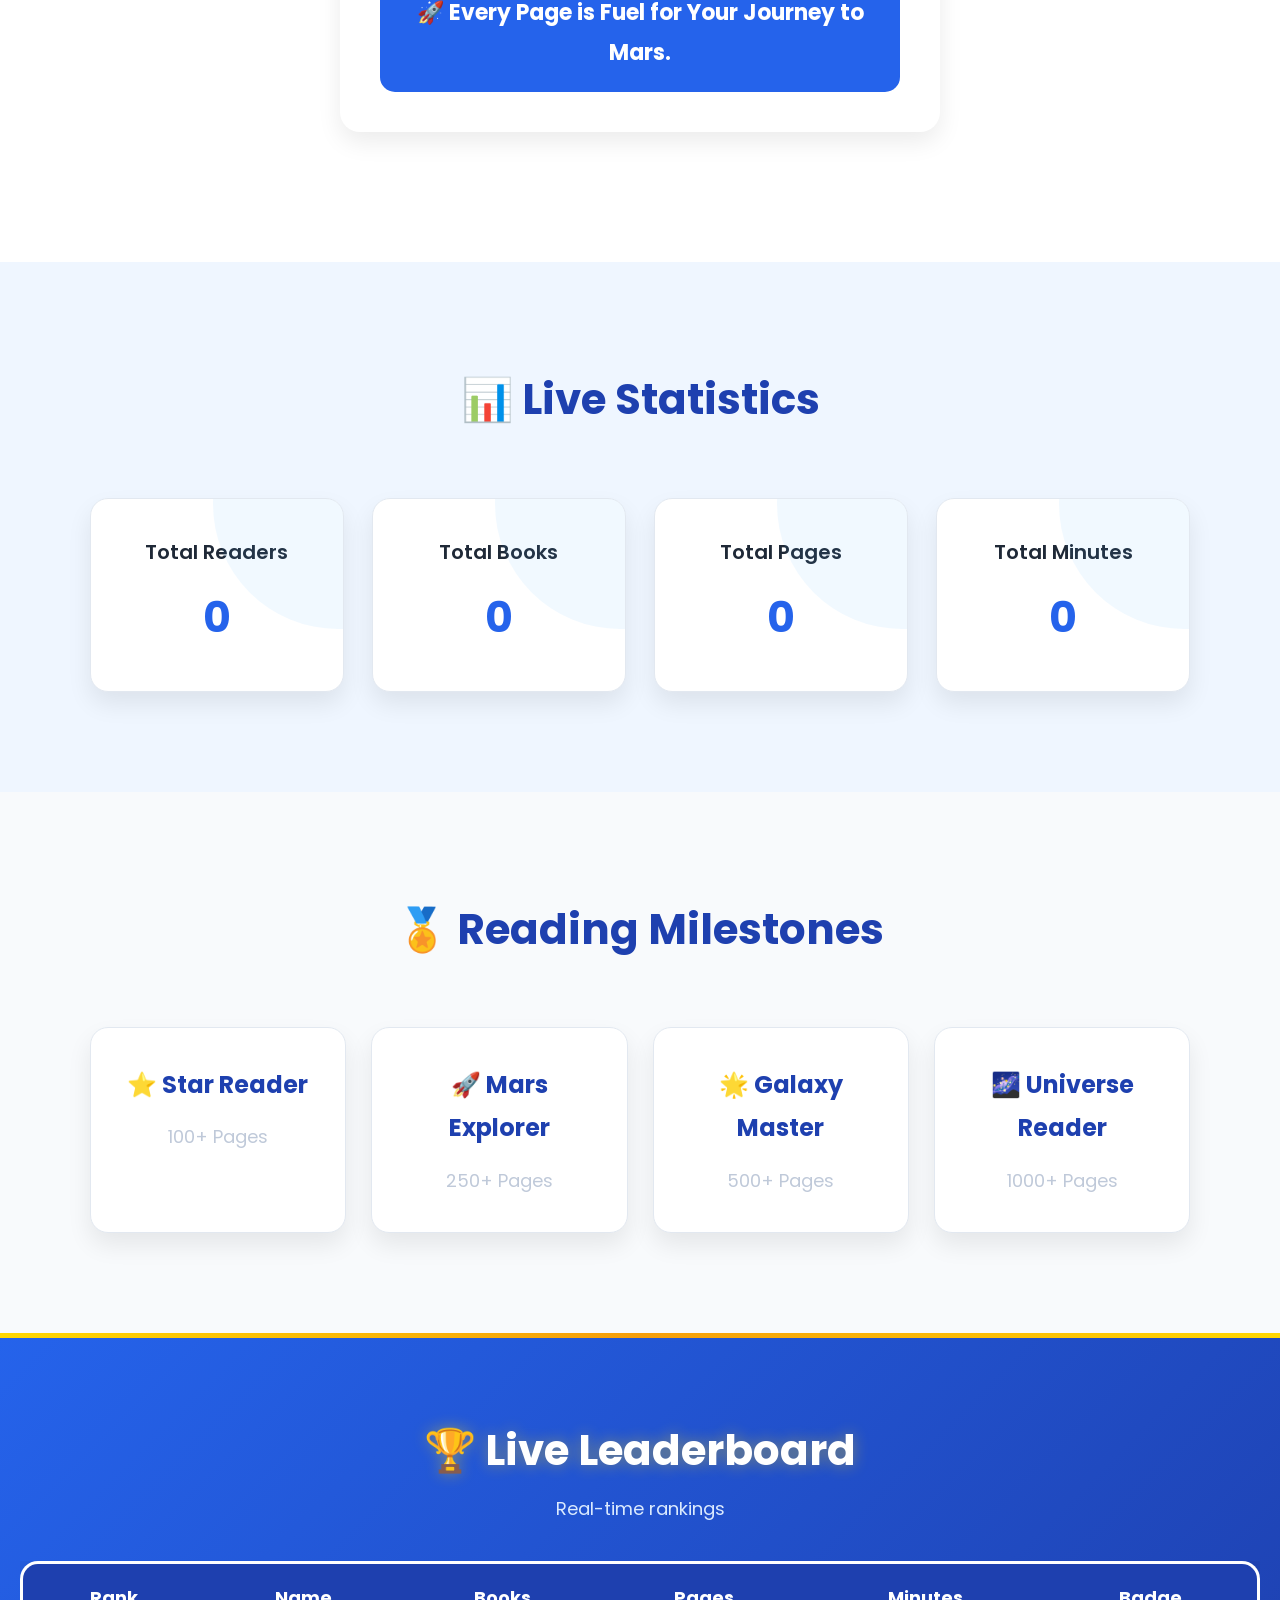
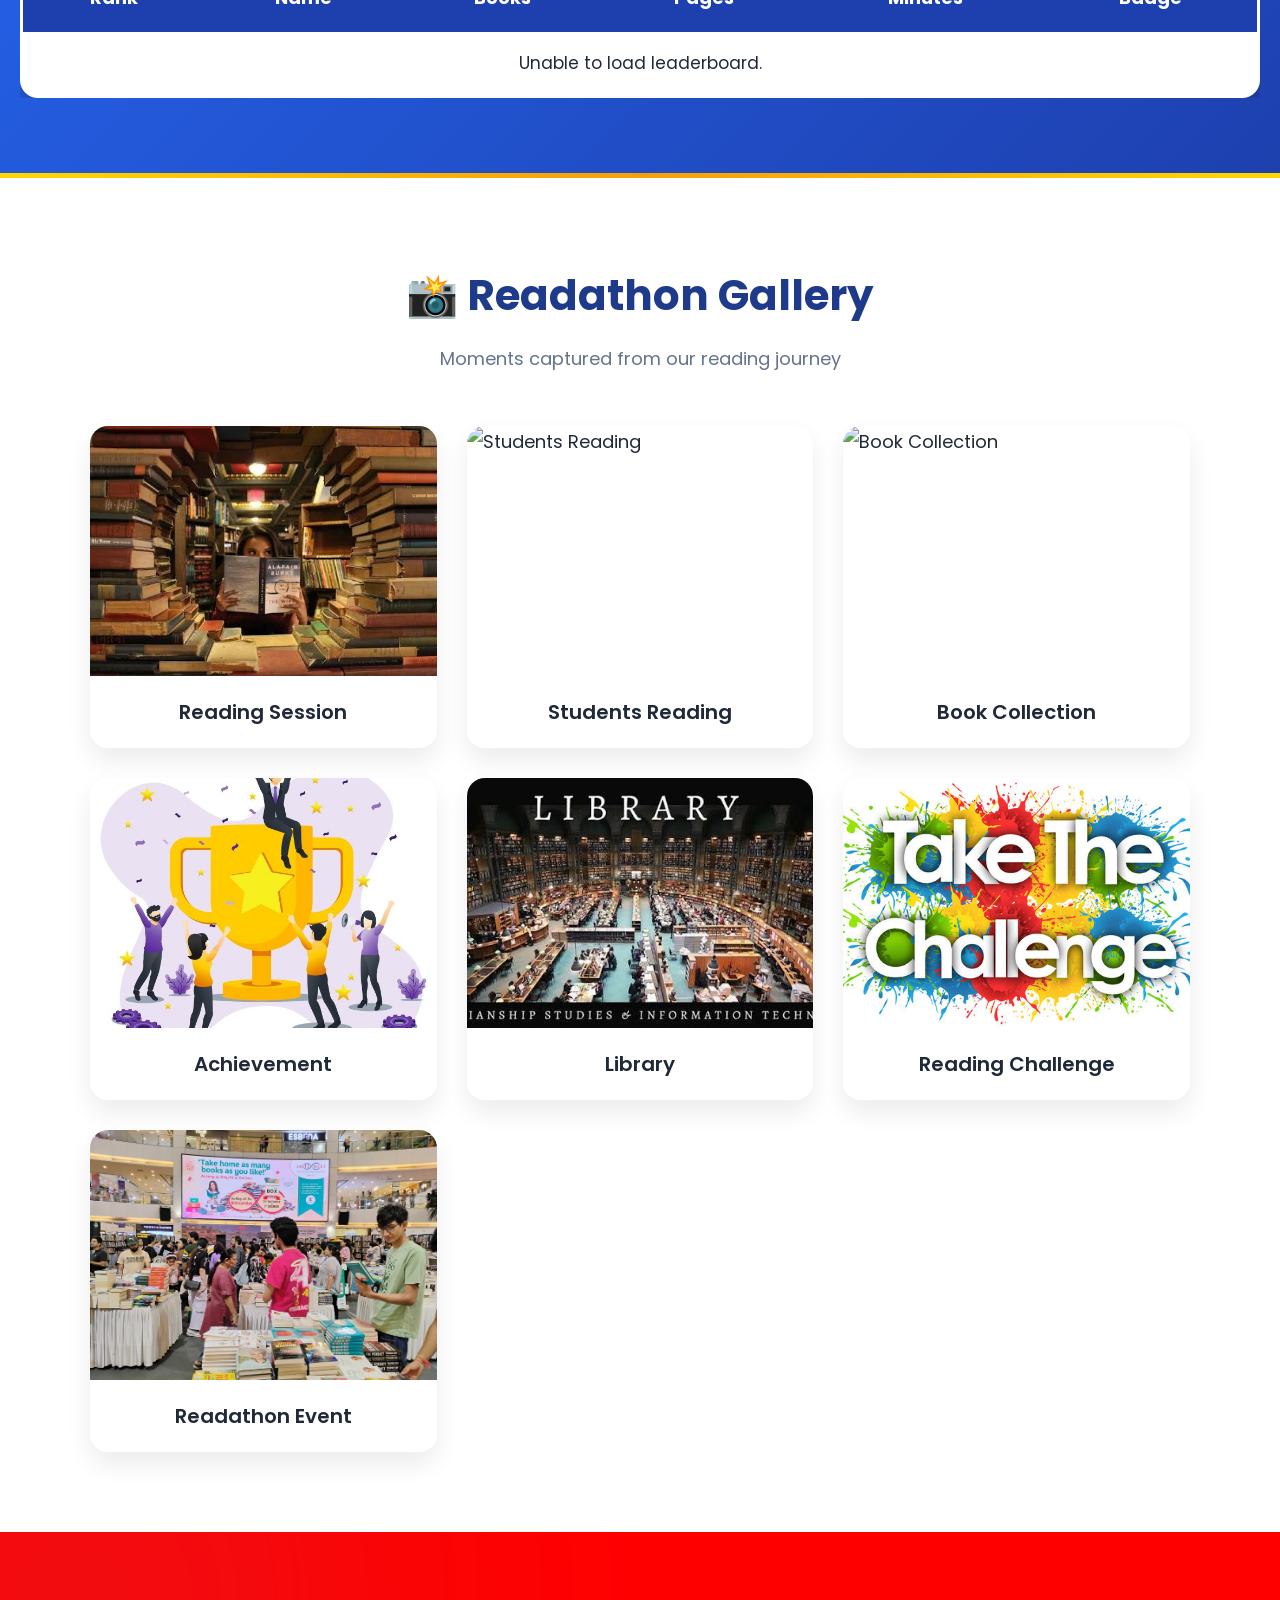
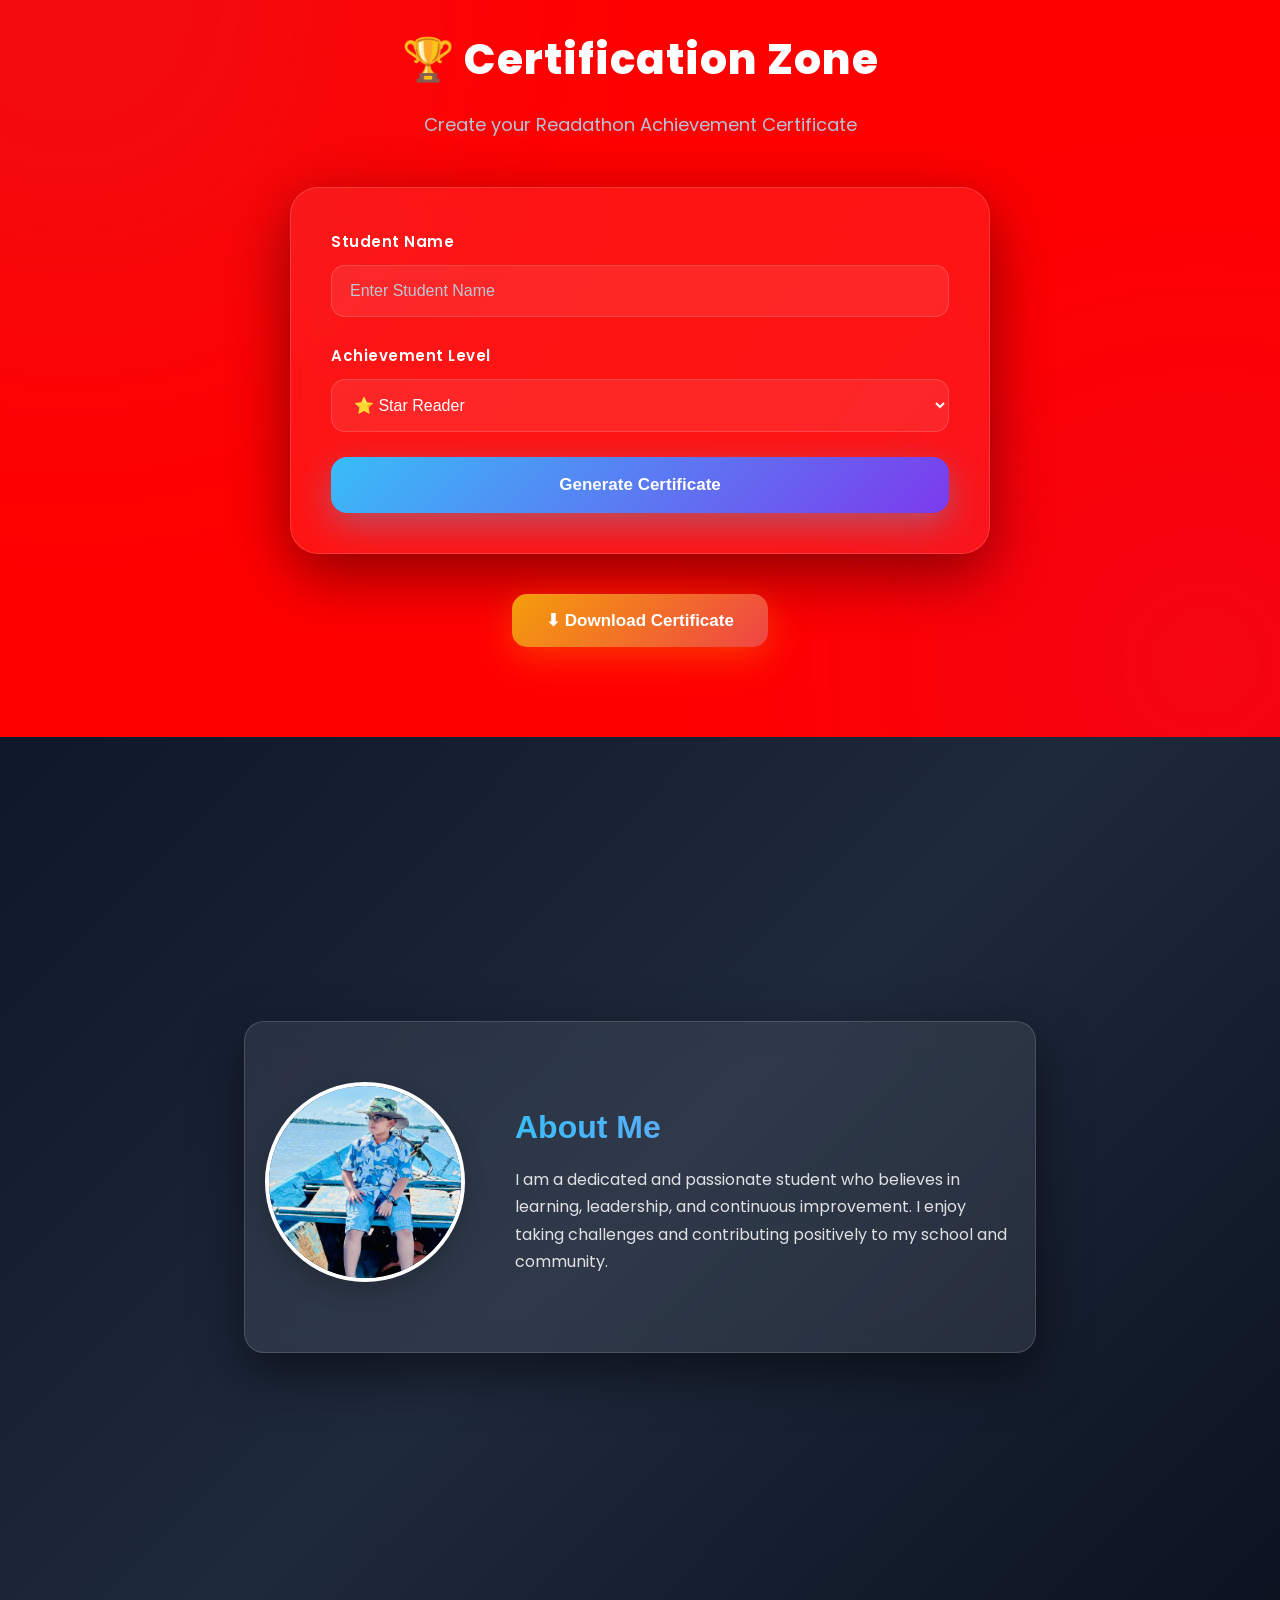
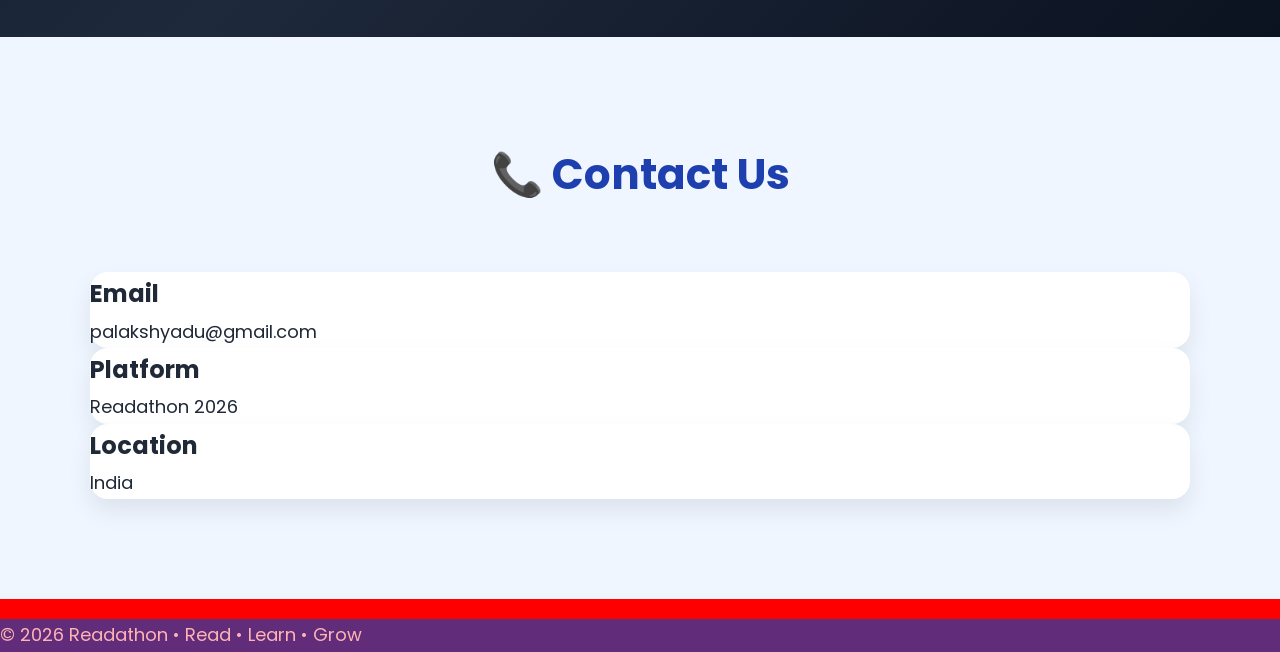
==== commit 8f0cb505: "Update version2.html" ====
--- a/version2.html
+++ b/version2.html
@@ -459,6 +459,7 @@
   <p>© 2026 Readathon • Read • Learn • Grow</p>
 </footer>
 
+<script src="https://cdnjs.cloudflare.com/ajax/libs/html2canvas/1.4.1/html2canvas.min.js"></script>
 <script src="script2.js"></script>
 <script src="certificate.js"></script>
 </body>
--- a/style-v2.css
+++ b/style-v2.css
@@ -2647,3 +2647,55 @@
 }
 
 }
+.about-container {
+  display: flex;
+  align-items: center;
+  justify-content: center;
+  gap: 40px;
+  max-width: 1000px;
+  margin: auto;
+  padding: 40px 20px;
+  flex-wrap: wrap;
+}
+
+.about-image img {
+  width: 220px;
+  height: 220px;
+  object-fit: cover;
+  border-radius: 50%;
+  border: 4px solid #fff;
+  box-shadow: 0 10px 25px rgba(0,0,0,0.2);
+}
+
+.about-text {
+  max-width: 600px;
+}
+
+.about-text h2 {
+  font-size: 32px;
+  margin-bottom: 10px;
+}
+.about-container {
+  display: flex;
+  align-items: center;
+  justify-content: center;
+  gap: 50px;
+  max-width: 900px;
+  margin: auto;
+  padding: 60px 20px;
+  flex-wrap: wrap;
+  text-align: center;
+}
+
+.about-image img {
+  width: 200px;
+  height: 200px;
+  border-radius: 50%;
+  object-fit: cover;
+  border: 4px solid white;
+  box-shadow: 0 10px 25px rgba(0,0,0,0.2);
+}
+
+.about-text {
+  max-width: 500px;
+}
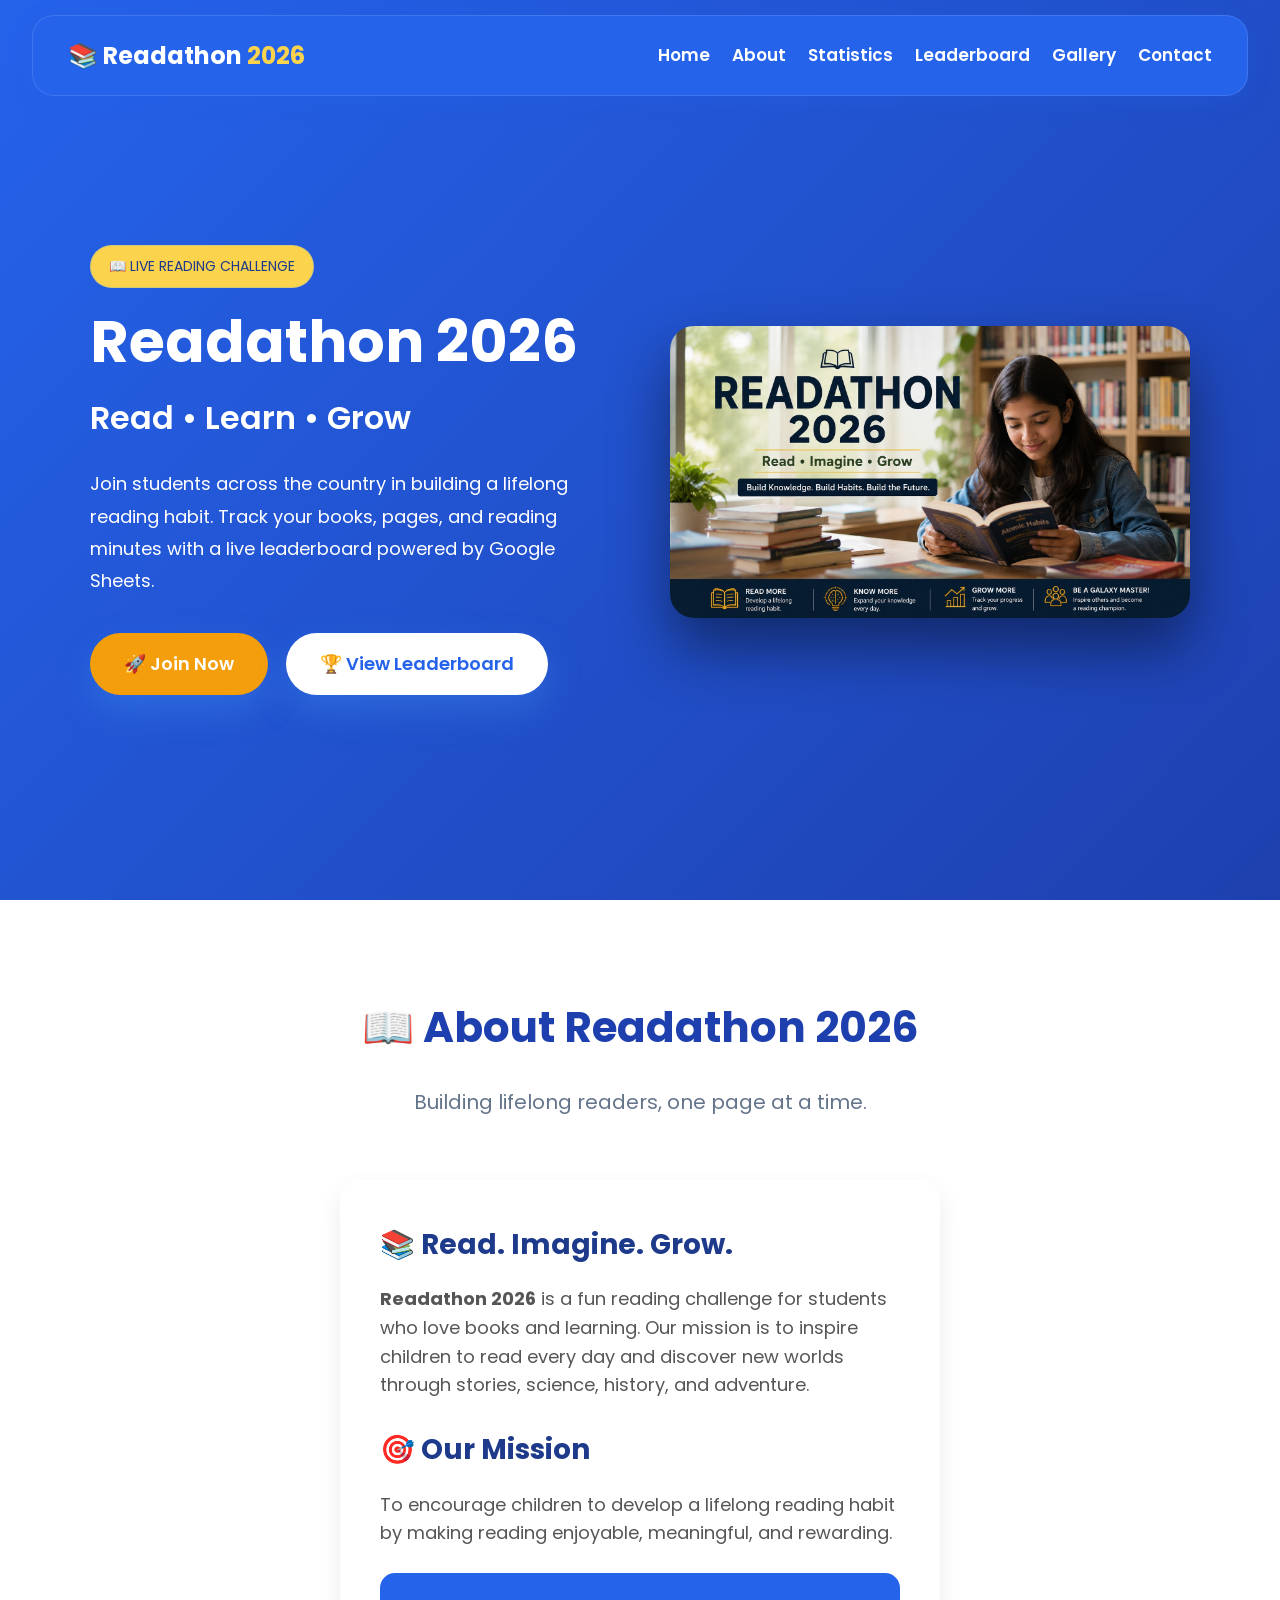
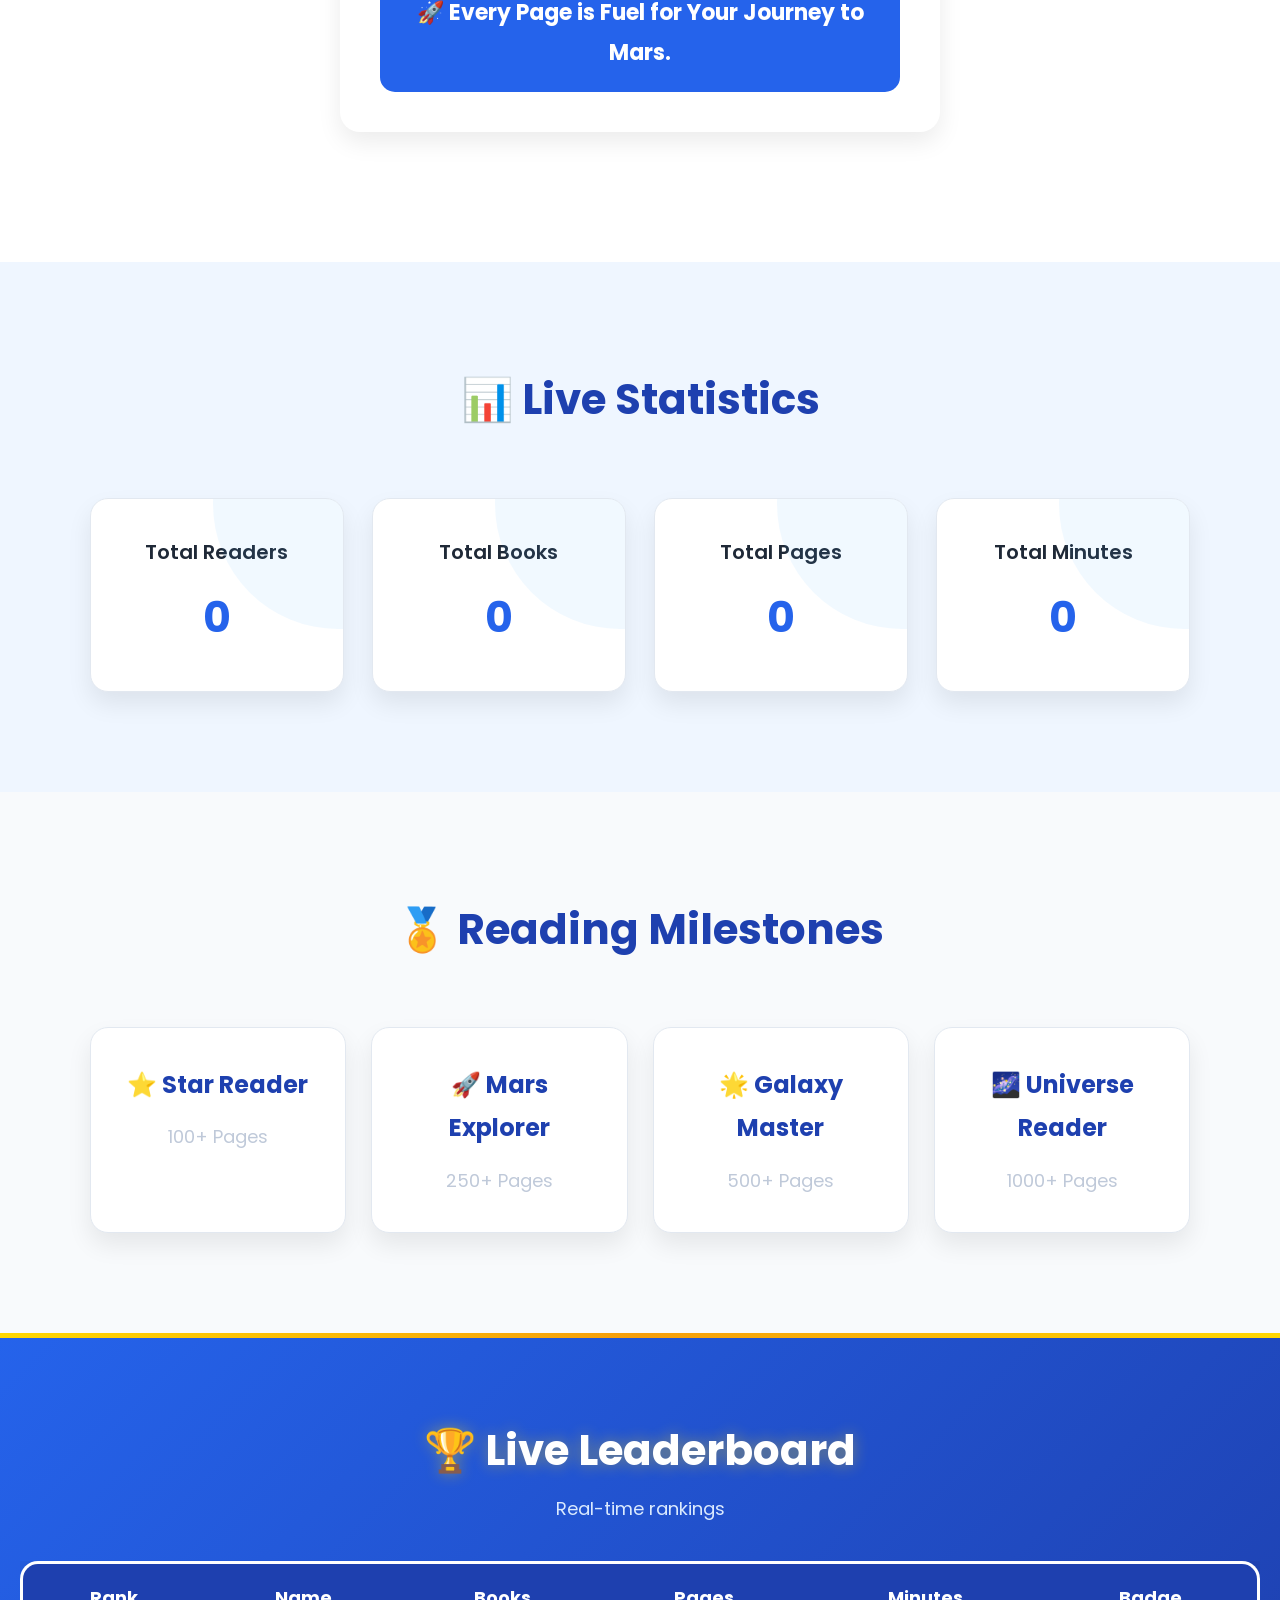
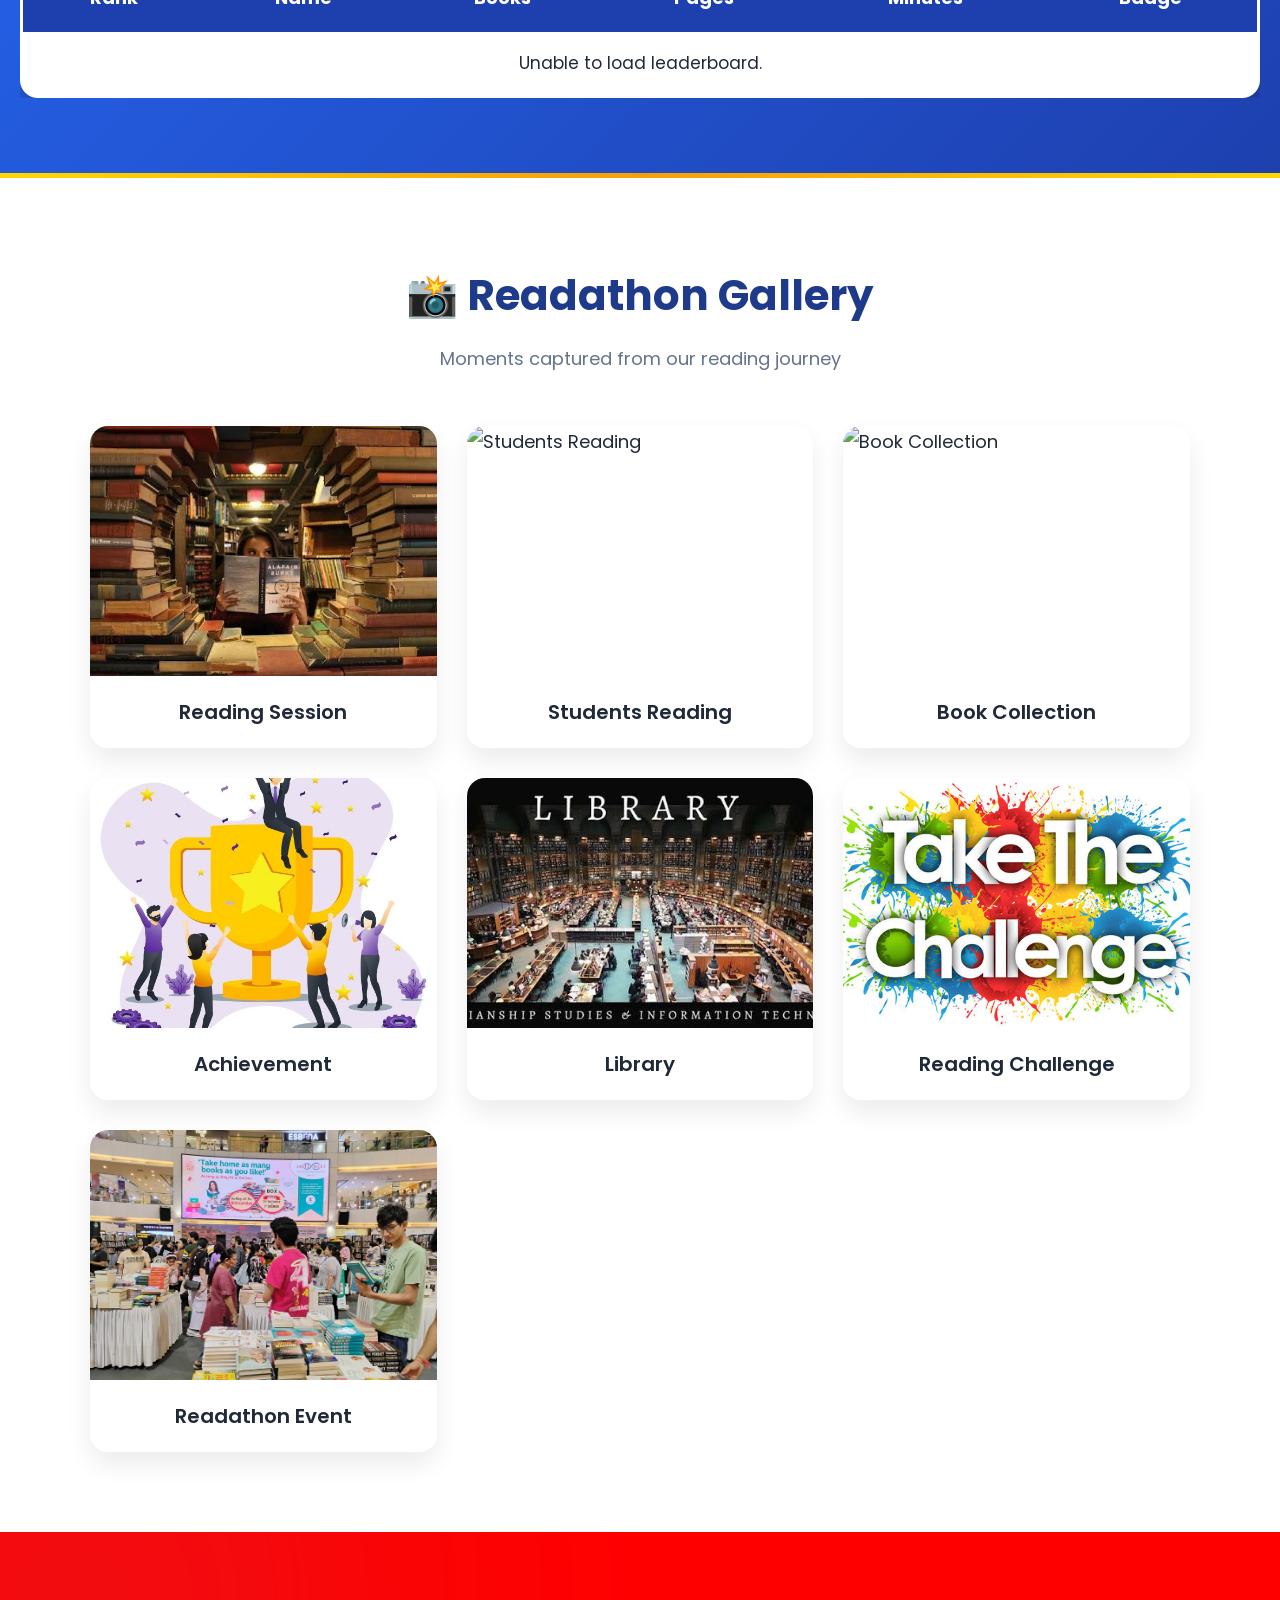
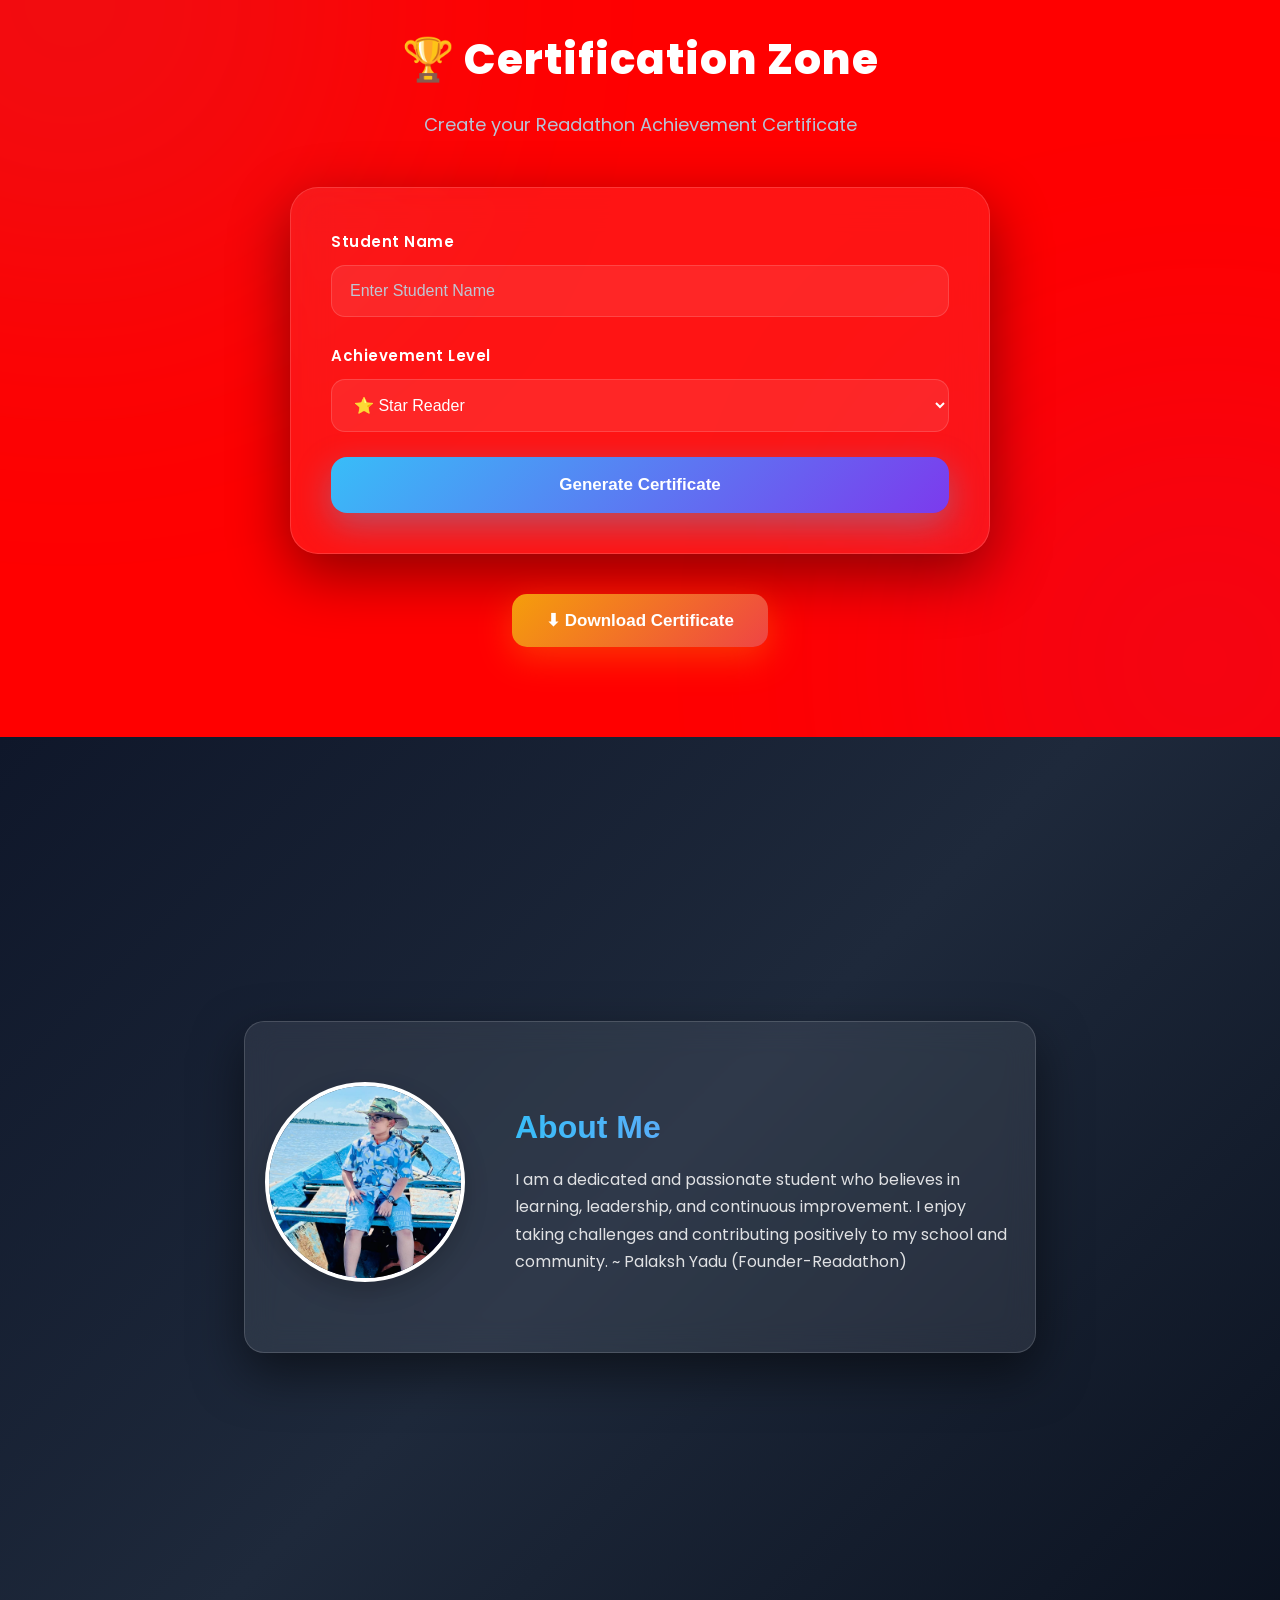
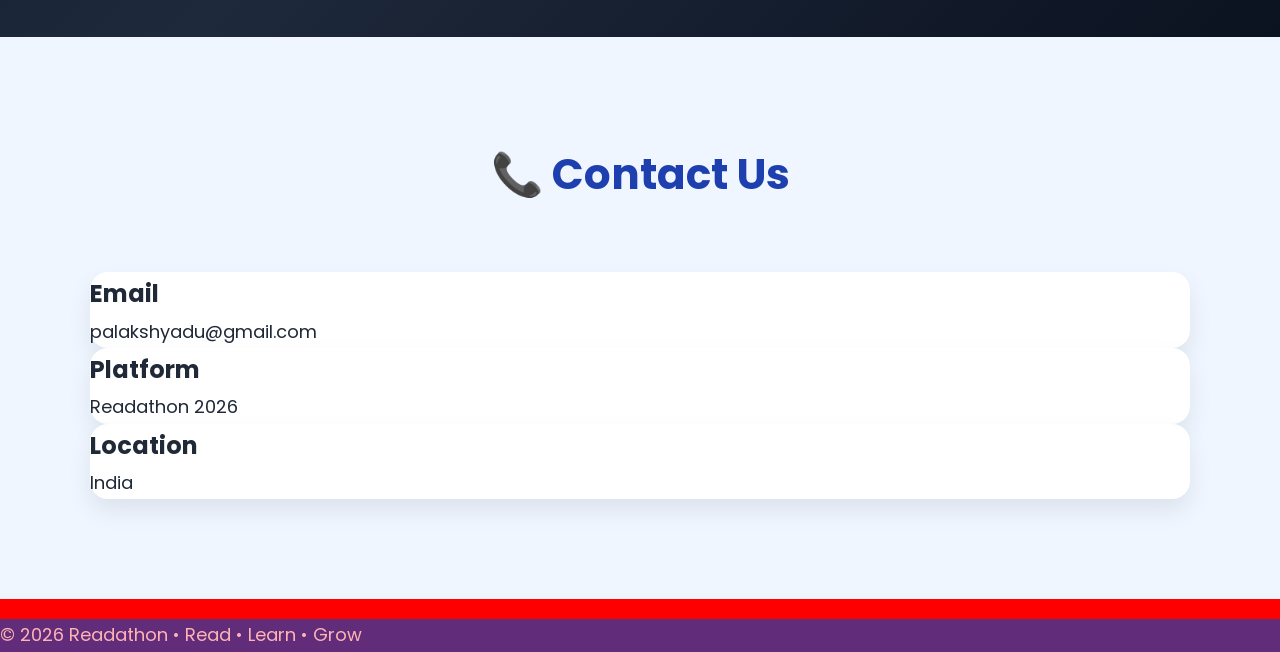
==== commit 96f71d57: "Update version2.html" ====
--- a/version2.html
+++ b/version2.html
@@ -421,6 +421,8 @@
         I am a dedicated and passionate student who believes in learning,
         leadership, and continuous improvement. I enjoy taking challenges
         and contributing positively to my school and community.
+        ~ Palaksh Yadu
+            (Founder-Readathon)
       </p>
     </div>
 
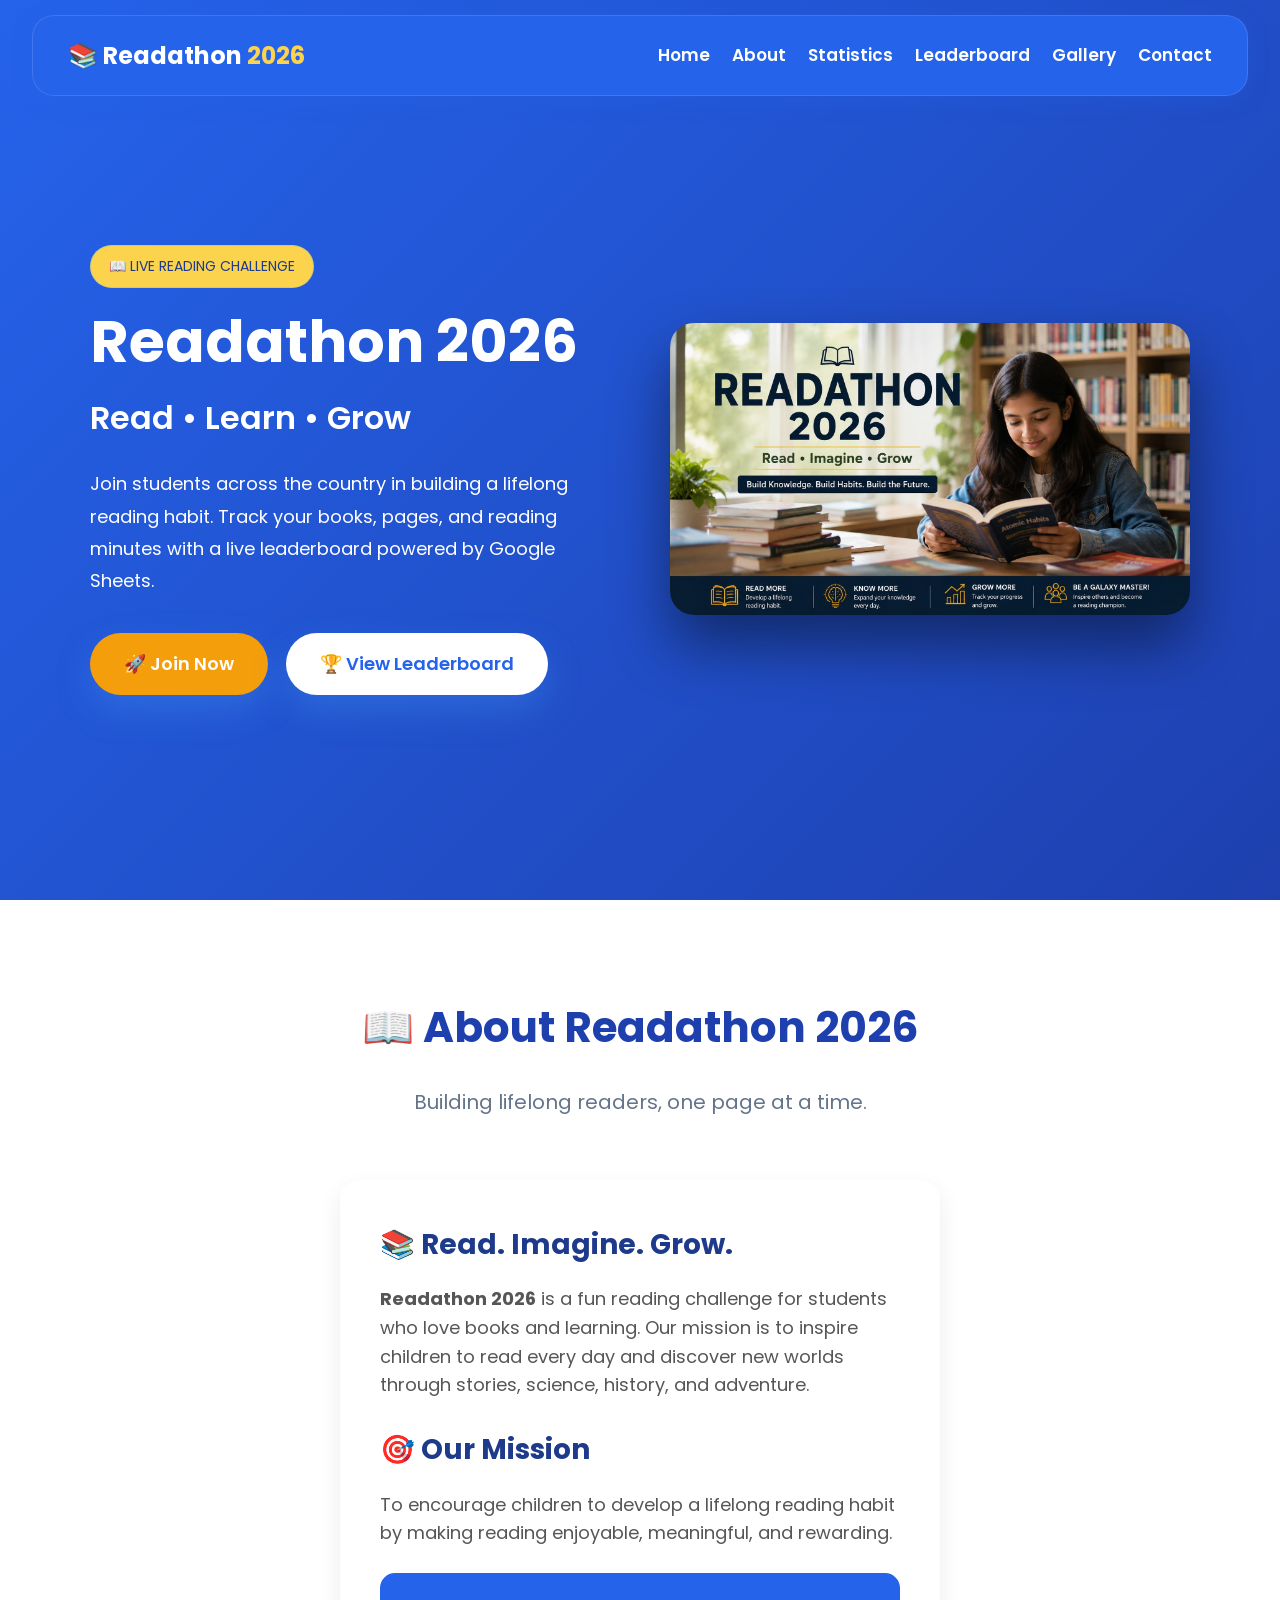
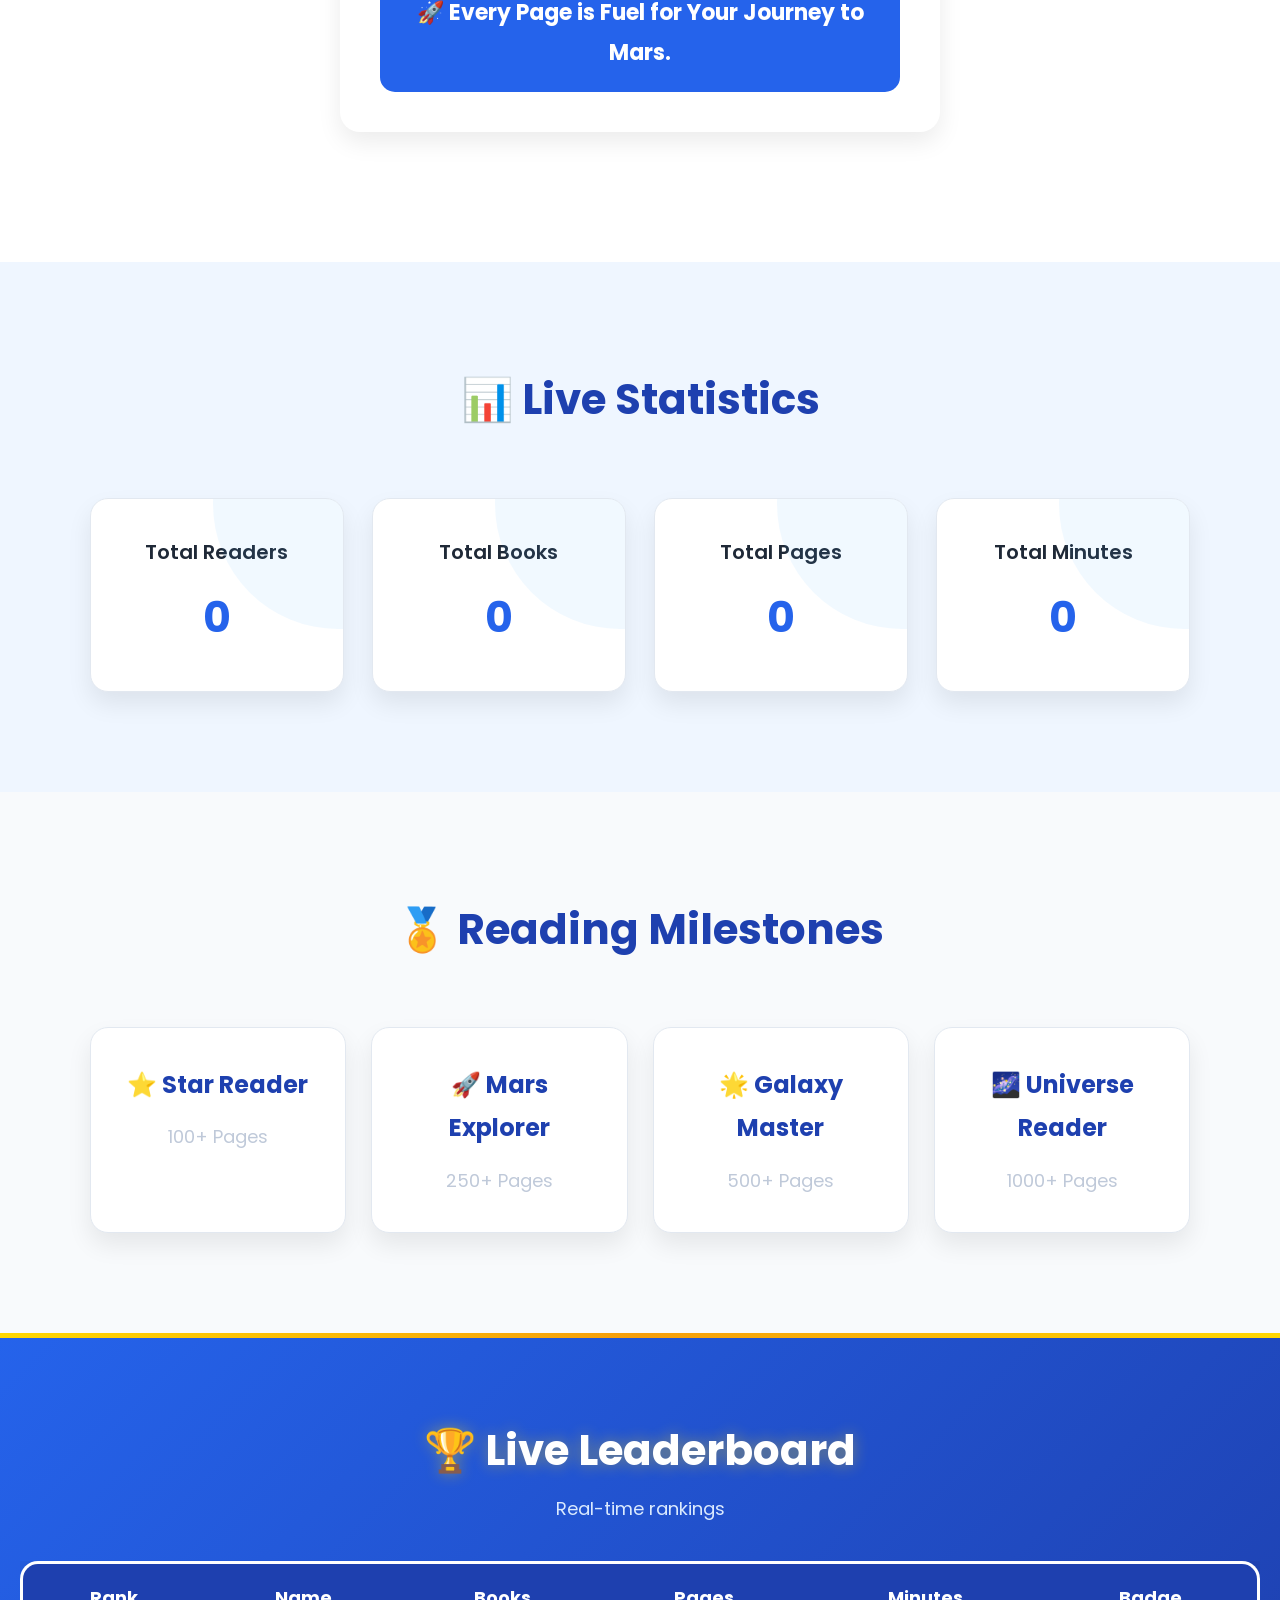
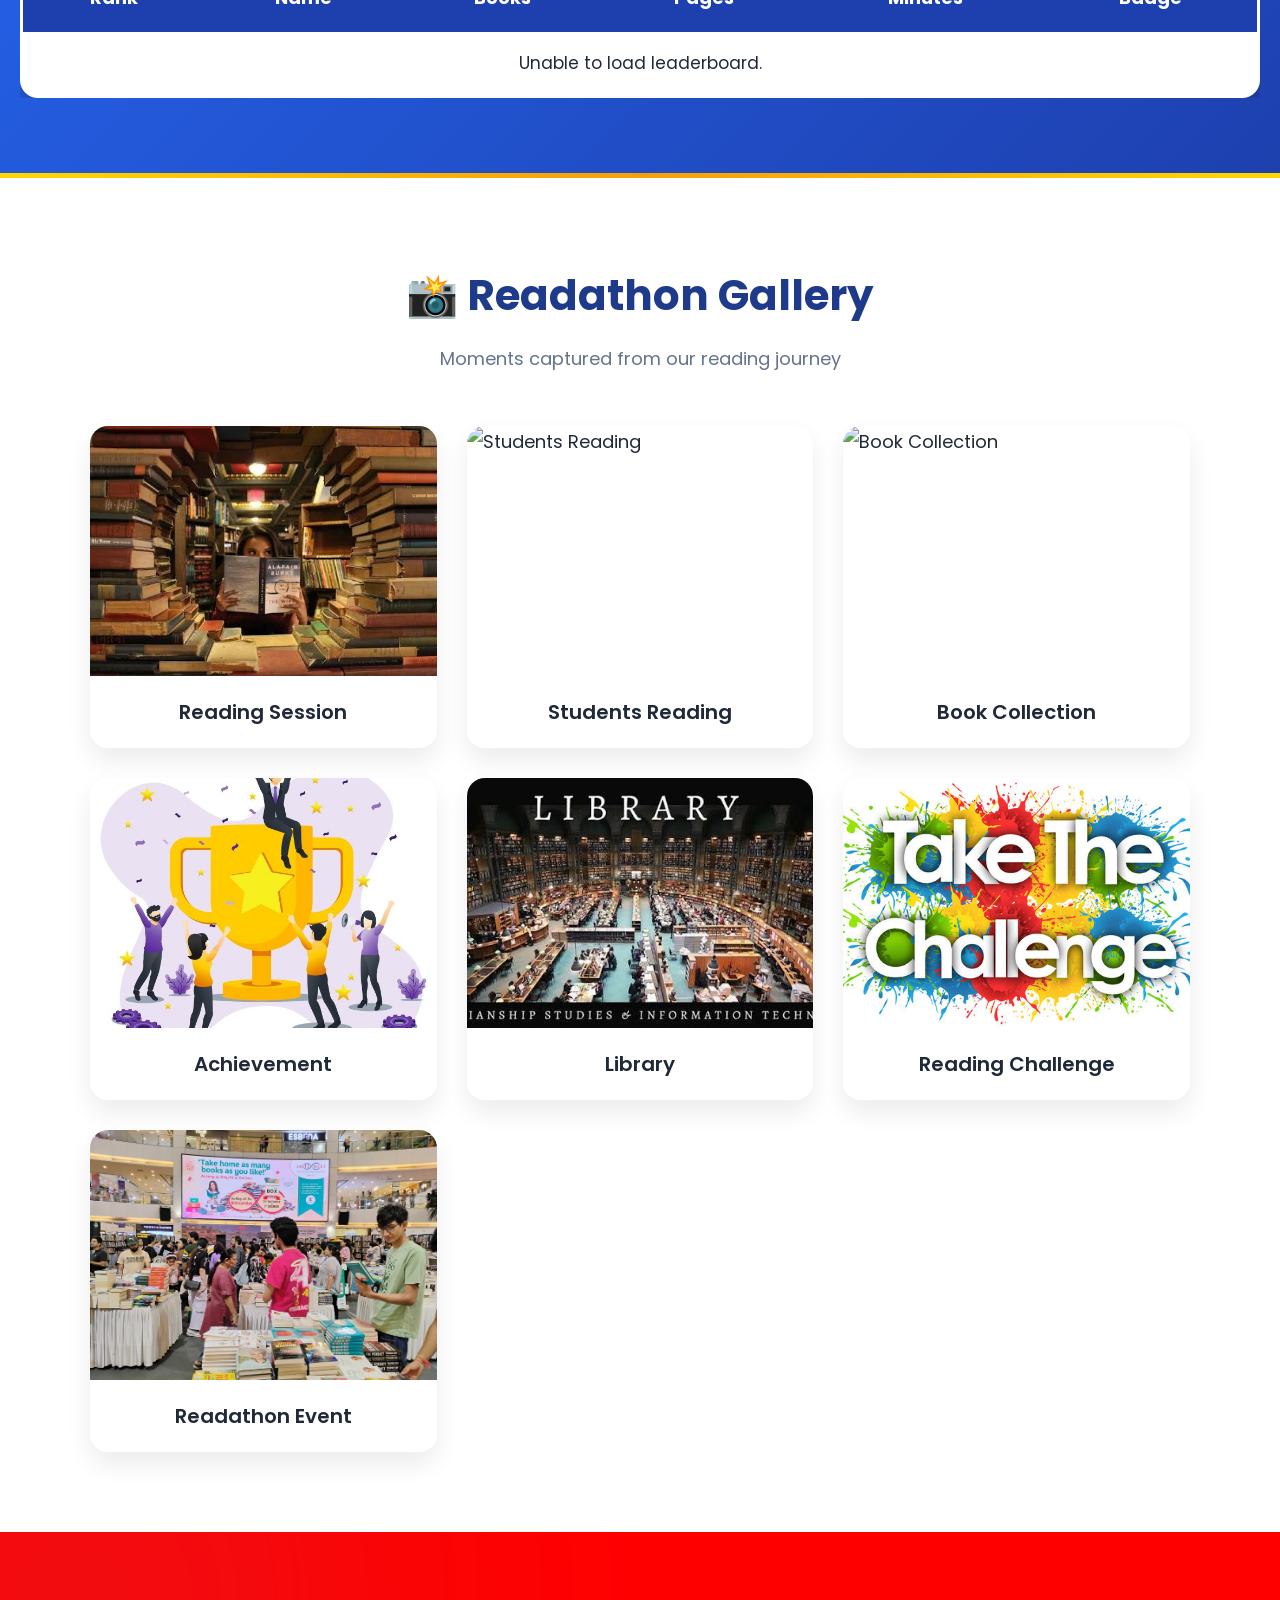
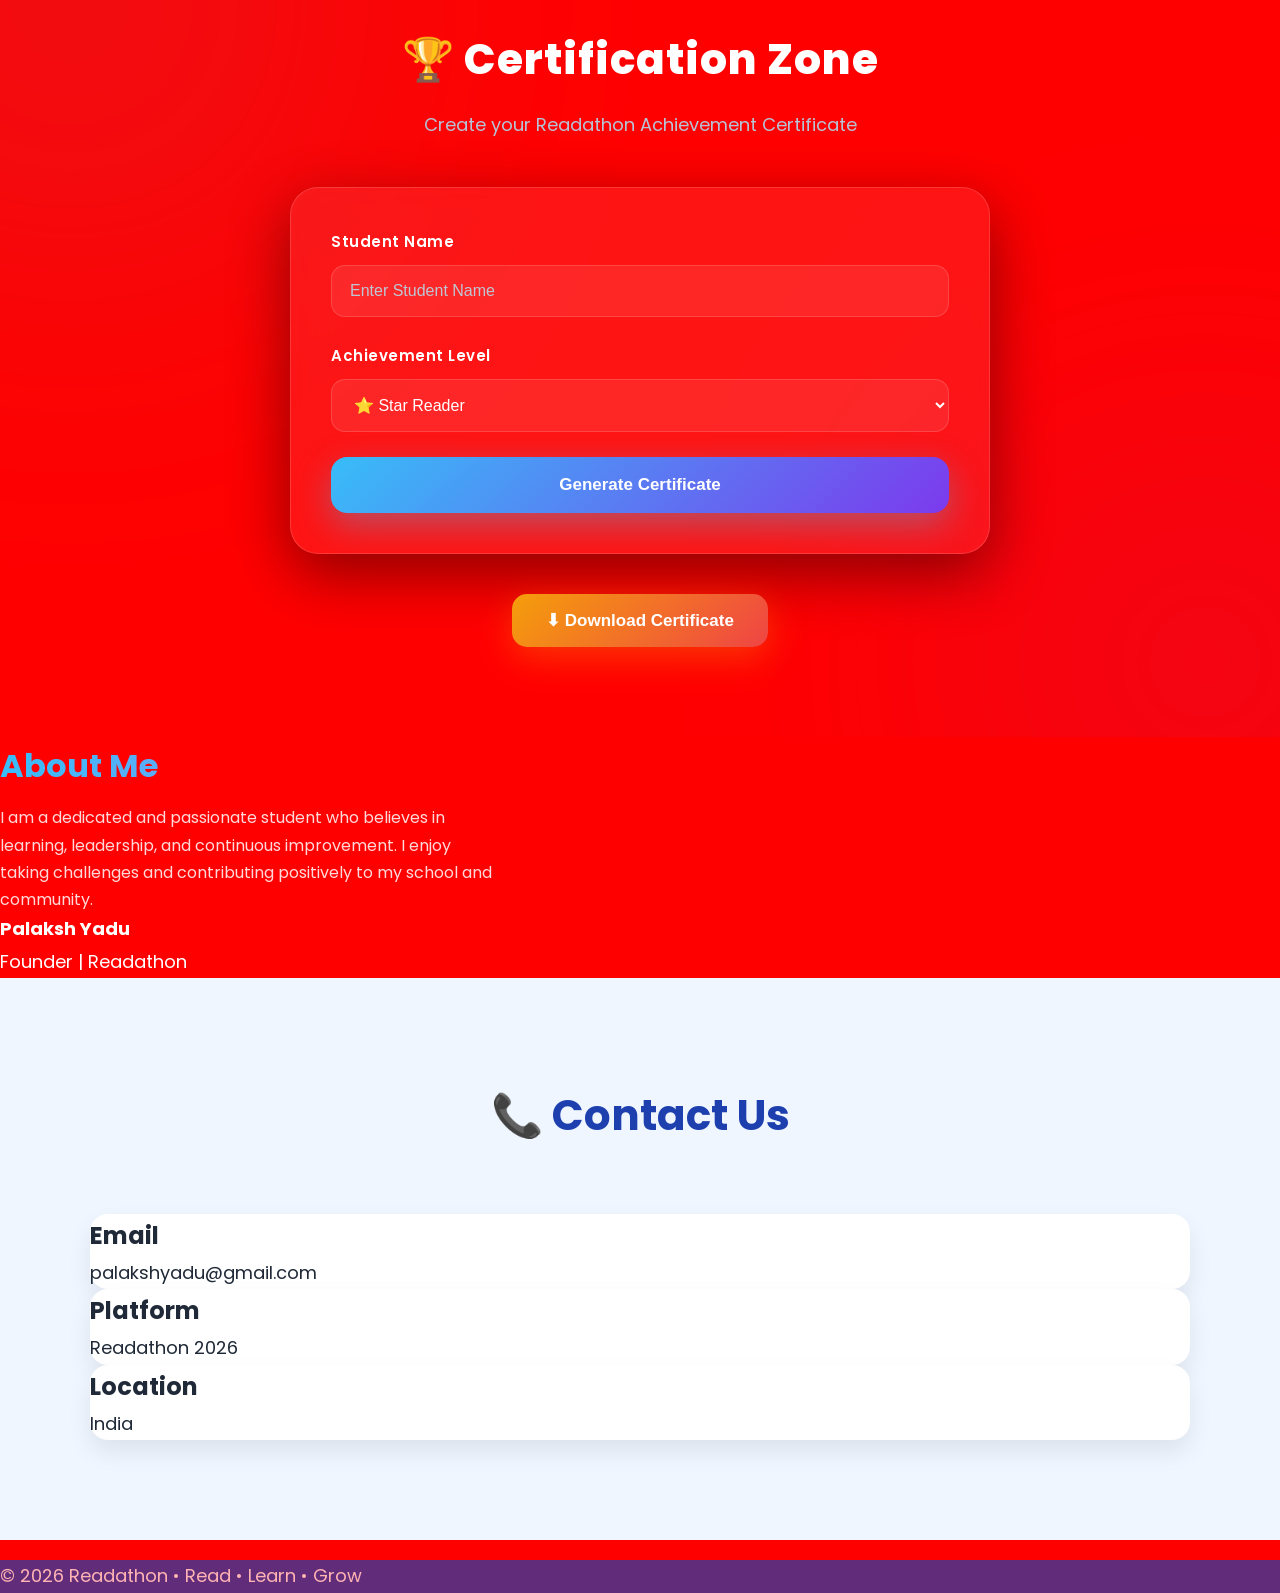
==== commit 6fe4948a: "Update version2.html" ====
--- a/version2.html
+++ b/version2.html
@@ -408,23 +408,19 @@
 
 </section>
 <!-- ABOUT ME SECTION -->
-<section class="about-section">
-  <div class="about-container">
-
-    <div class="about-image">
-      <img src="images/palaksh.jpg" alt="Profile Photo">
-    </div>
-
-    <div class="about-text">
-      <h2>About Me</h2>
-      <p>
-        I am a dedicated and passionate student who believes in learning,
-        leadership, and continuous improvement. I enjoy taking challenges
-        and contributing positively to my school and community.
-        ~ Palaksh Yadu
-            (Founder-Readathon)
-      </p>
-    </div>
+<div class="about-text">
+  <h2>About Me</h2>
+
+  <p>
+    I am a dedicated and passionate student who believes in learning,
+    leadership, and continuous improvement. I enjoy taking challenges
+    and contributing positively to my school and community.
+  </p>
+
+  <div class="founder-signature">
+    <strong>Palaksh Yadu</strong><br>
+    <span>Founder | Readathon</span>
+  </div>
 
   </div>
 </section>
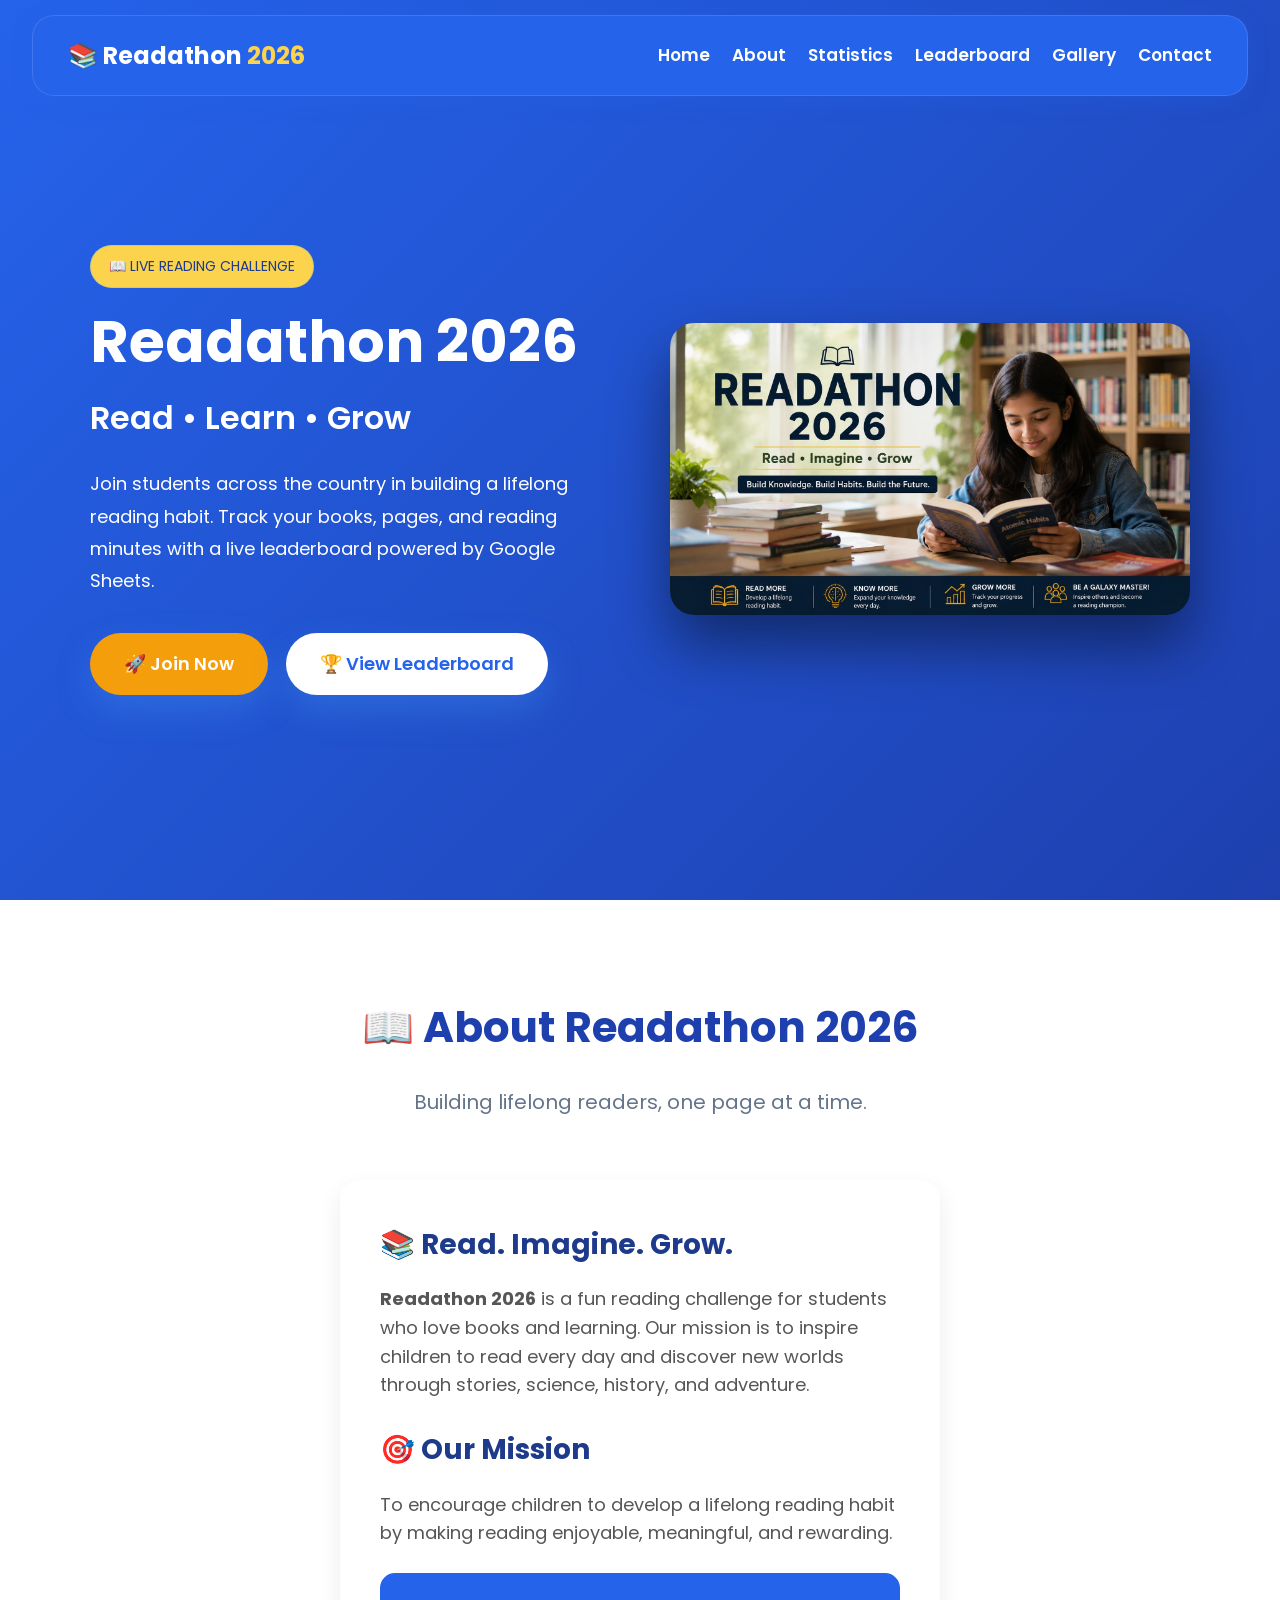
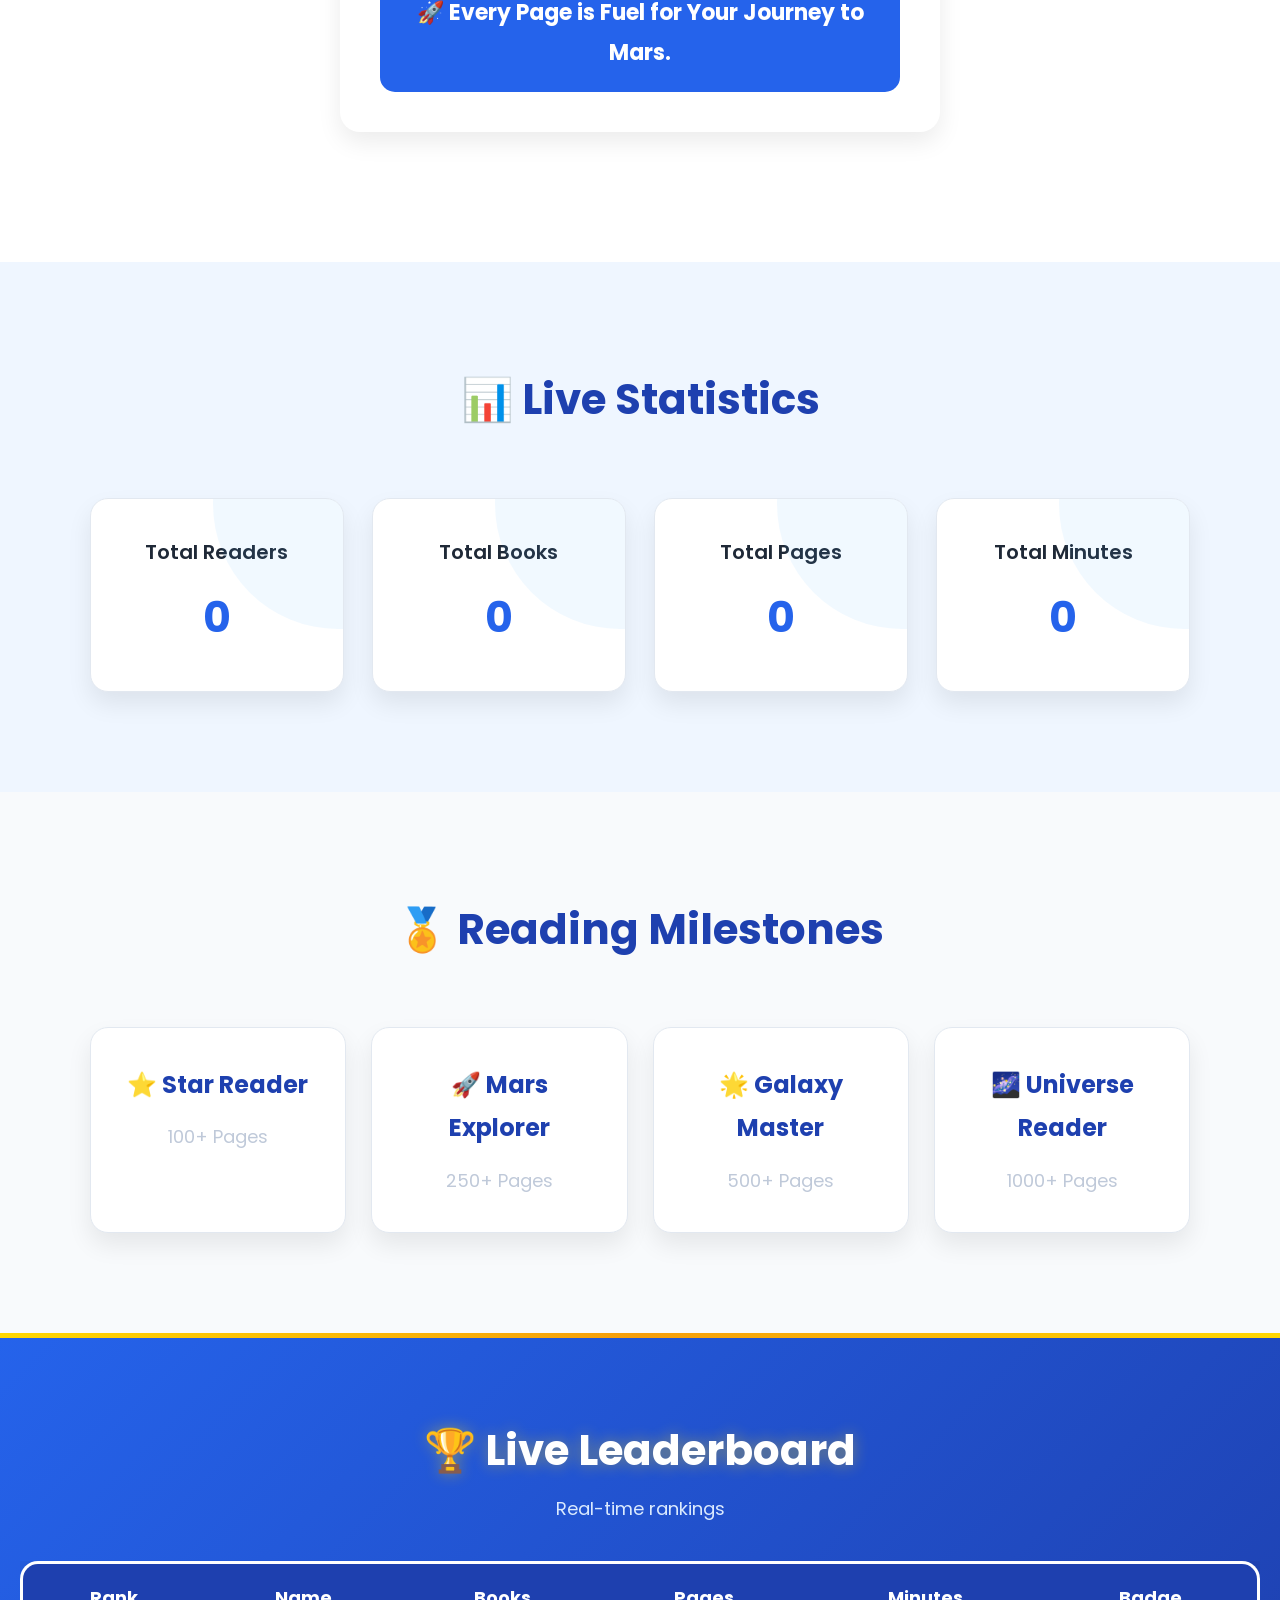
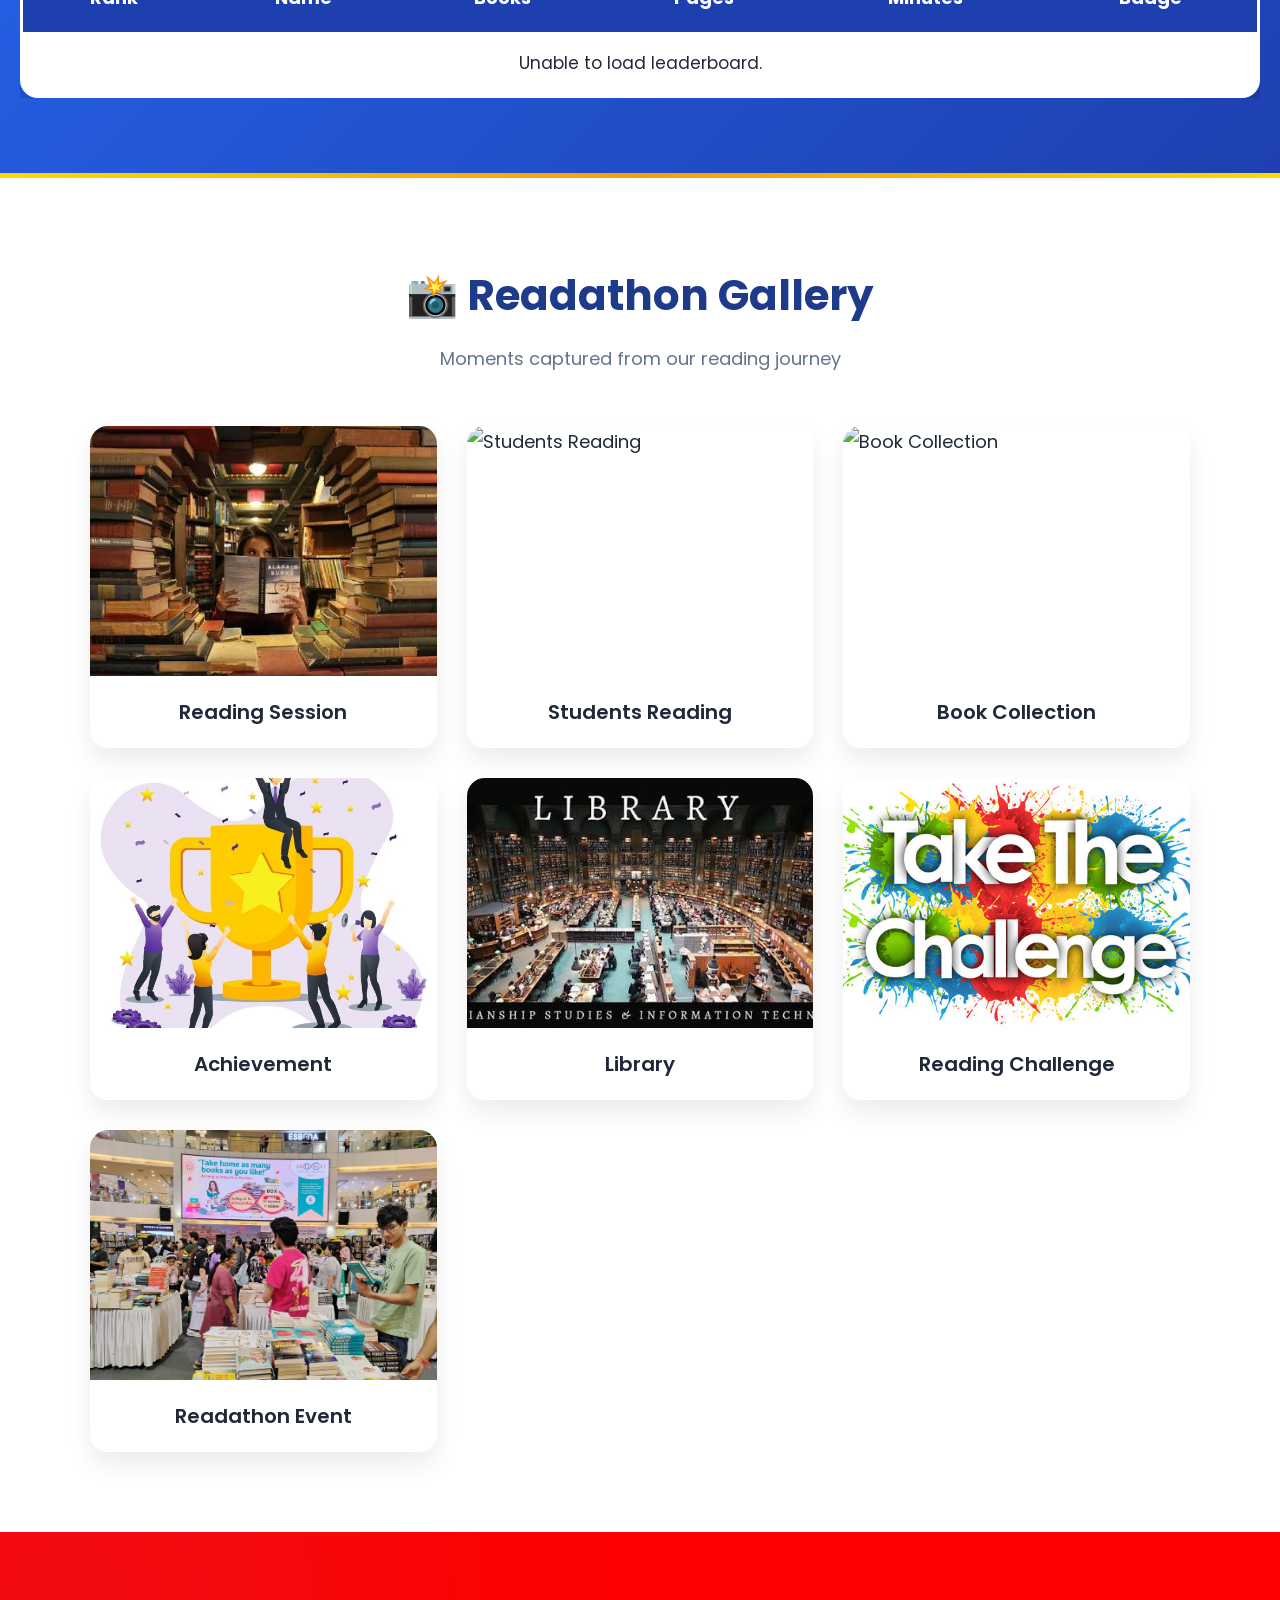
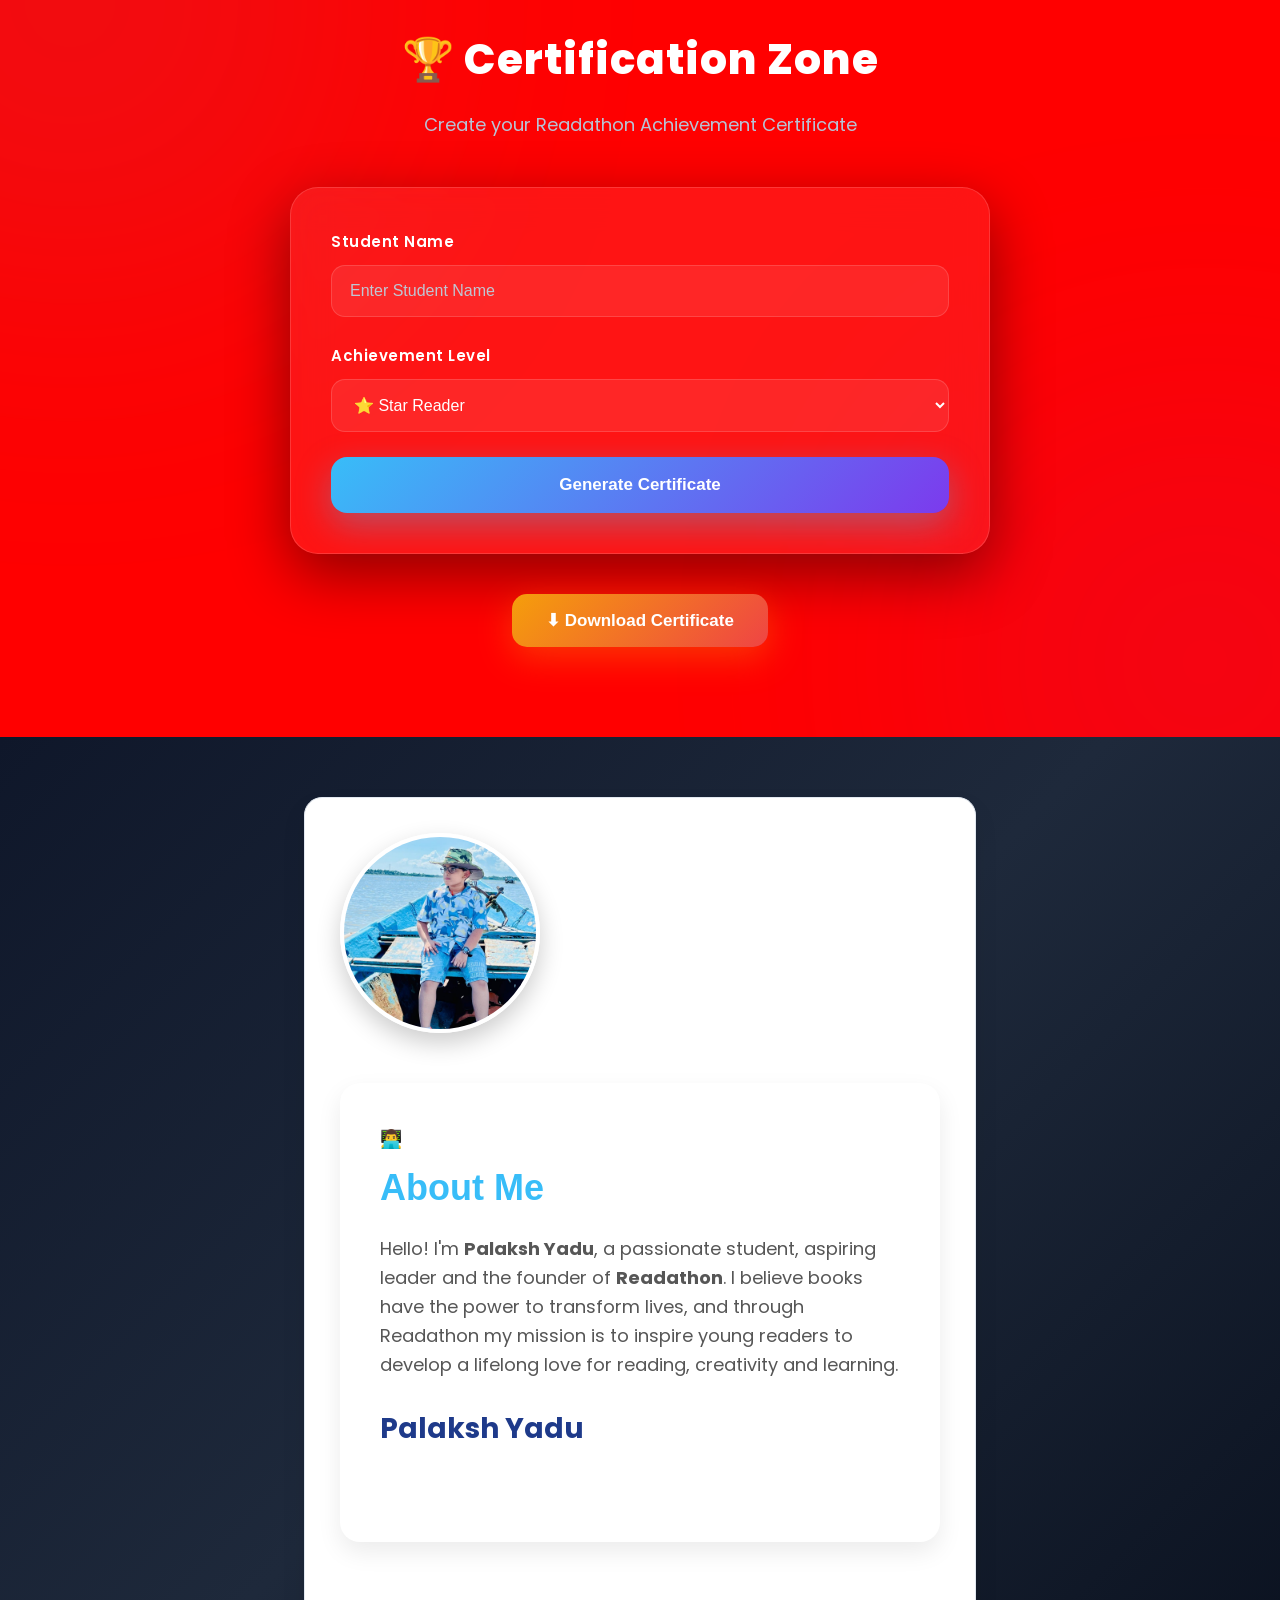
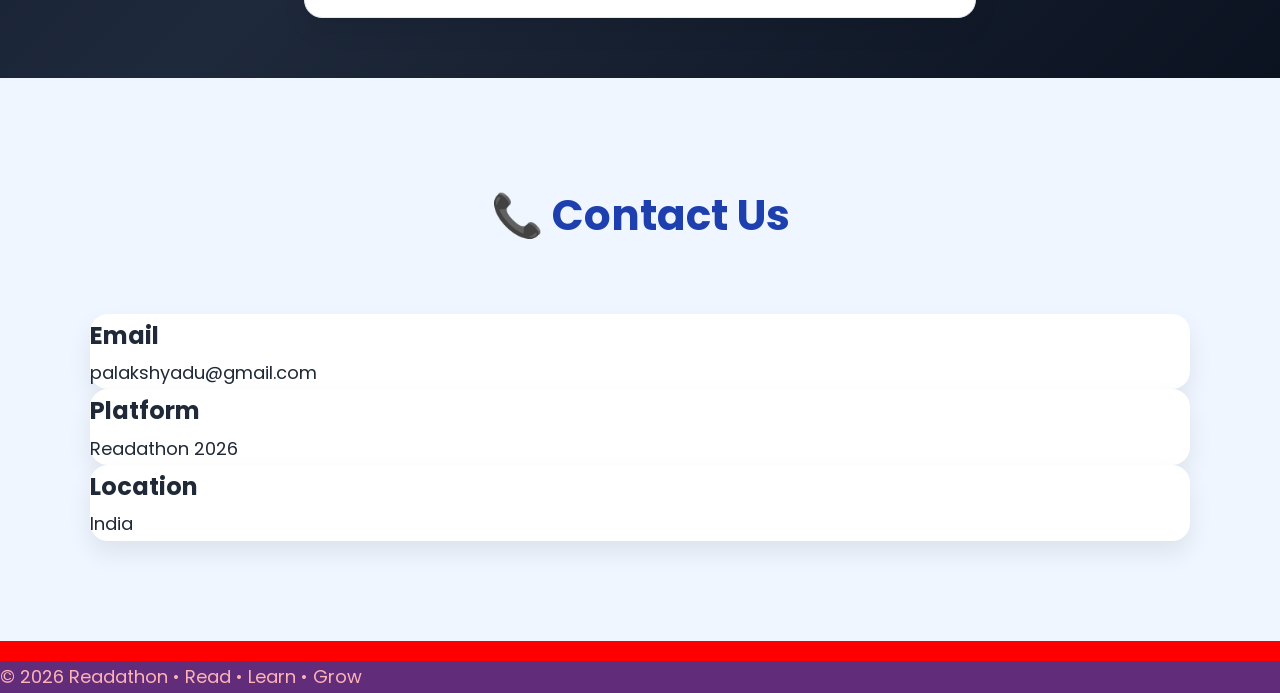
==== commit 9c386460: "Update version2.html" ====
--- a/version2.html
+++ b/version2.html
@@ -407,22 +407,45 @@
     </div>
 
 </section>
-<!-- ABOUT ME SECTION -->
-<div class="about-text">
-  <h2>About Me</h2>
-
-  <p>
-    I am a dedicated and passionate student who believes in learning,
-    leadership, and continuous improvement. I enjoy taking challenges
-    and contributing positively to my school and community.
-  </p>
-
-  <div class="founder-signature">
-    <strong>Palaksh Yadu</strong><br>
-    <span>Founder | Readathon</span>
-  </div>
-
-  </div>
+
+<!-- ================= ABOUT ME ================= -->
+<section class="about-section">
+
+    <div class="about-card">
+
+        <div class="about-image">
+
+            <img src="images/palaksh.jpg" alt="Palaksh Yadu">
+
+        </div>
+
+        <div class="about-content">
+
+            <span class="about-tag">👨‍💻 Founder of Readathon</span>
+
+            <h2>About Me</h2>
+
+            <p>
+                Hello! I'm <strong>Palaksh Yadu</strong>, a passionate student,
+                aspiring leader and the founder of <strong>Readathon</strong>.
+                I believe books have the power to transform lives, and through
+                Readathon my mission is to inspire young readers to develop a
+                lifelong love for reading, creativity and learning.
+            </p>
+
+            <div class="founder-box">
+
+                <h3>Palaksh Yadu</h3>
+
+                <span>Founder | Readathon</span>
+
+            </div>
+
+        </div>
+
+    </div>
+
+</section>
 </section>
 
 <!-- ================= CONTACT ================= -->
--- a/style-v2.css
+++ b/style-v2.css
@@ -2699,3 +2699,23 @@
 .about-text {
   max-width: 500px;
 }
+.founder-signature {
+    margin-top: 25px;
+    text-align: right;
+    border-top: 2px solid rgba(255,255,255,0.2);
+    padding-top: 15px;
+}
+
+.founder-signature strong {
+    font-size: 22px;
+    color: #ffffff;
+    font-weight: 700;
+}
+
+.founder-signature span {
+    display: block;
+    font-size: 16px;
+    color: #FFD700;
+    font-weight: 600;
+    margin-top: 4px;
+}
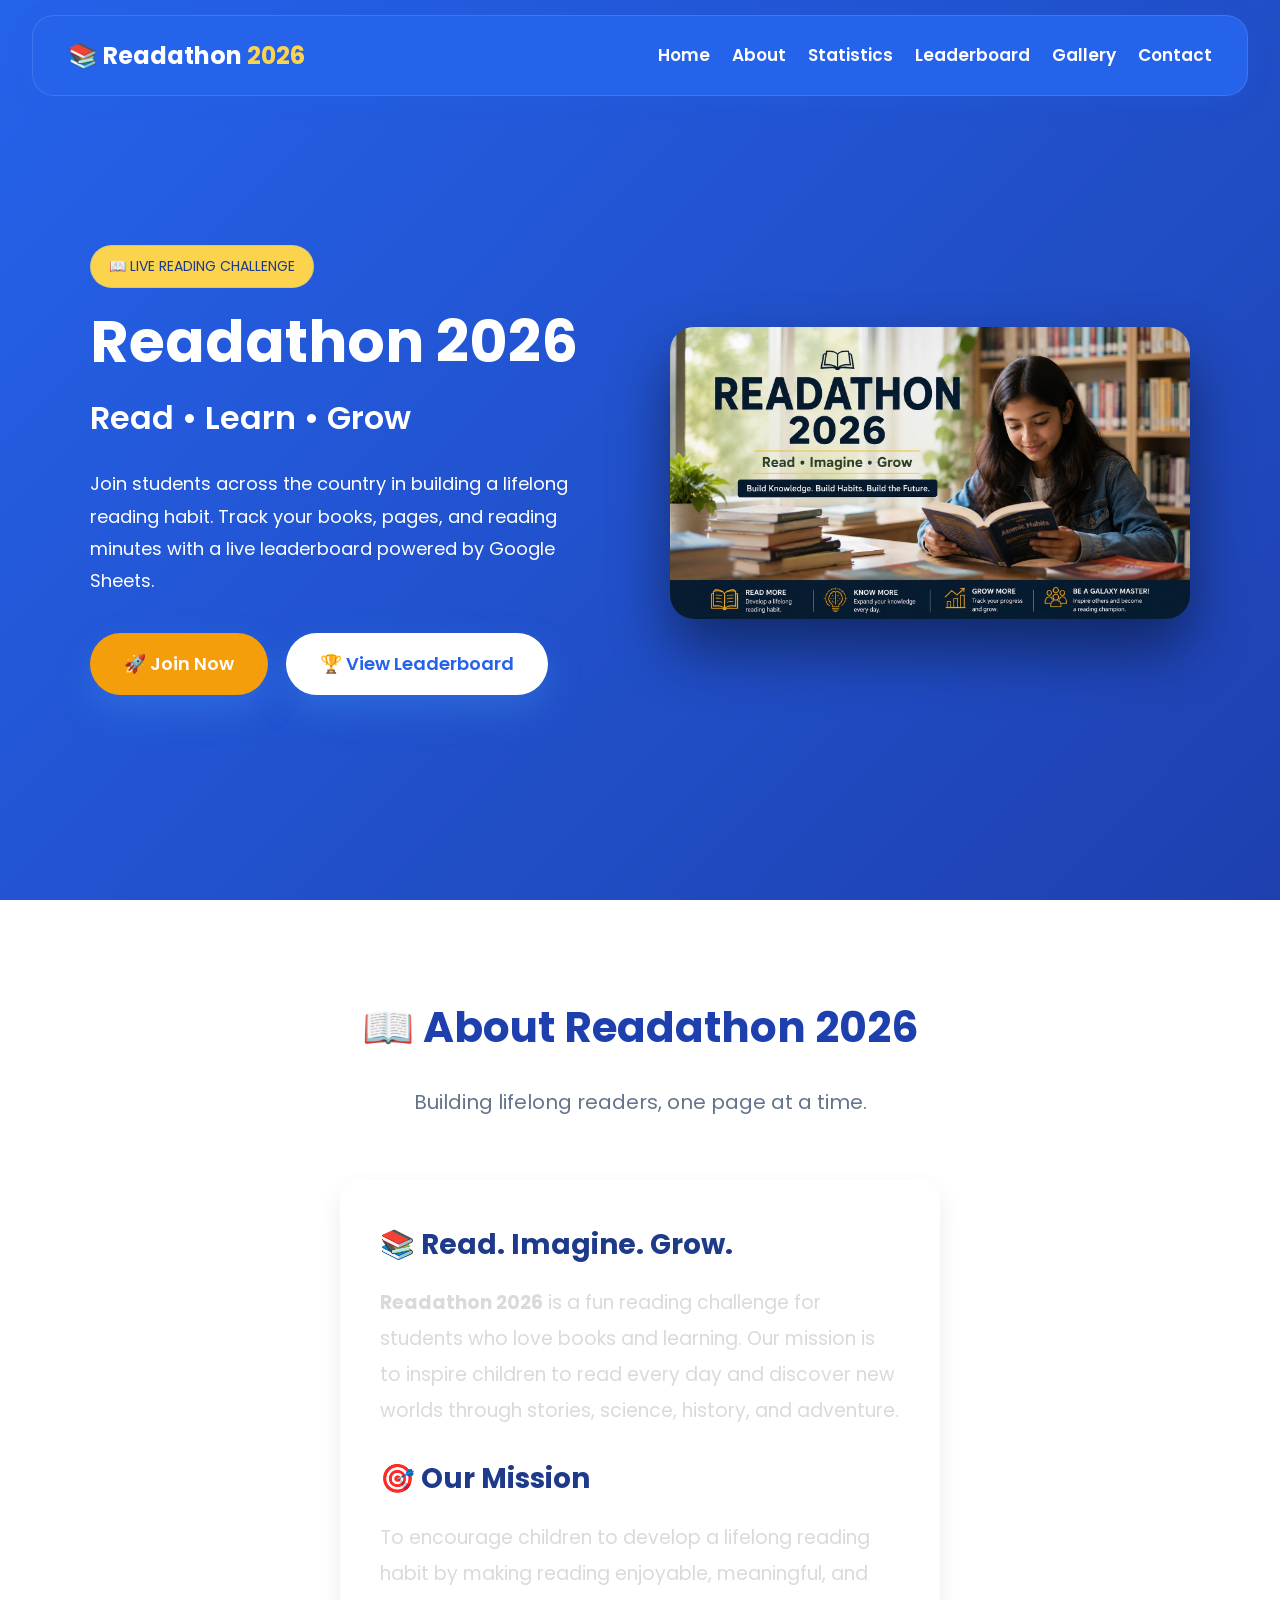
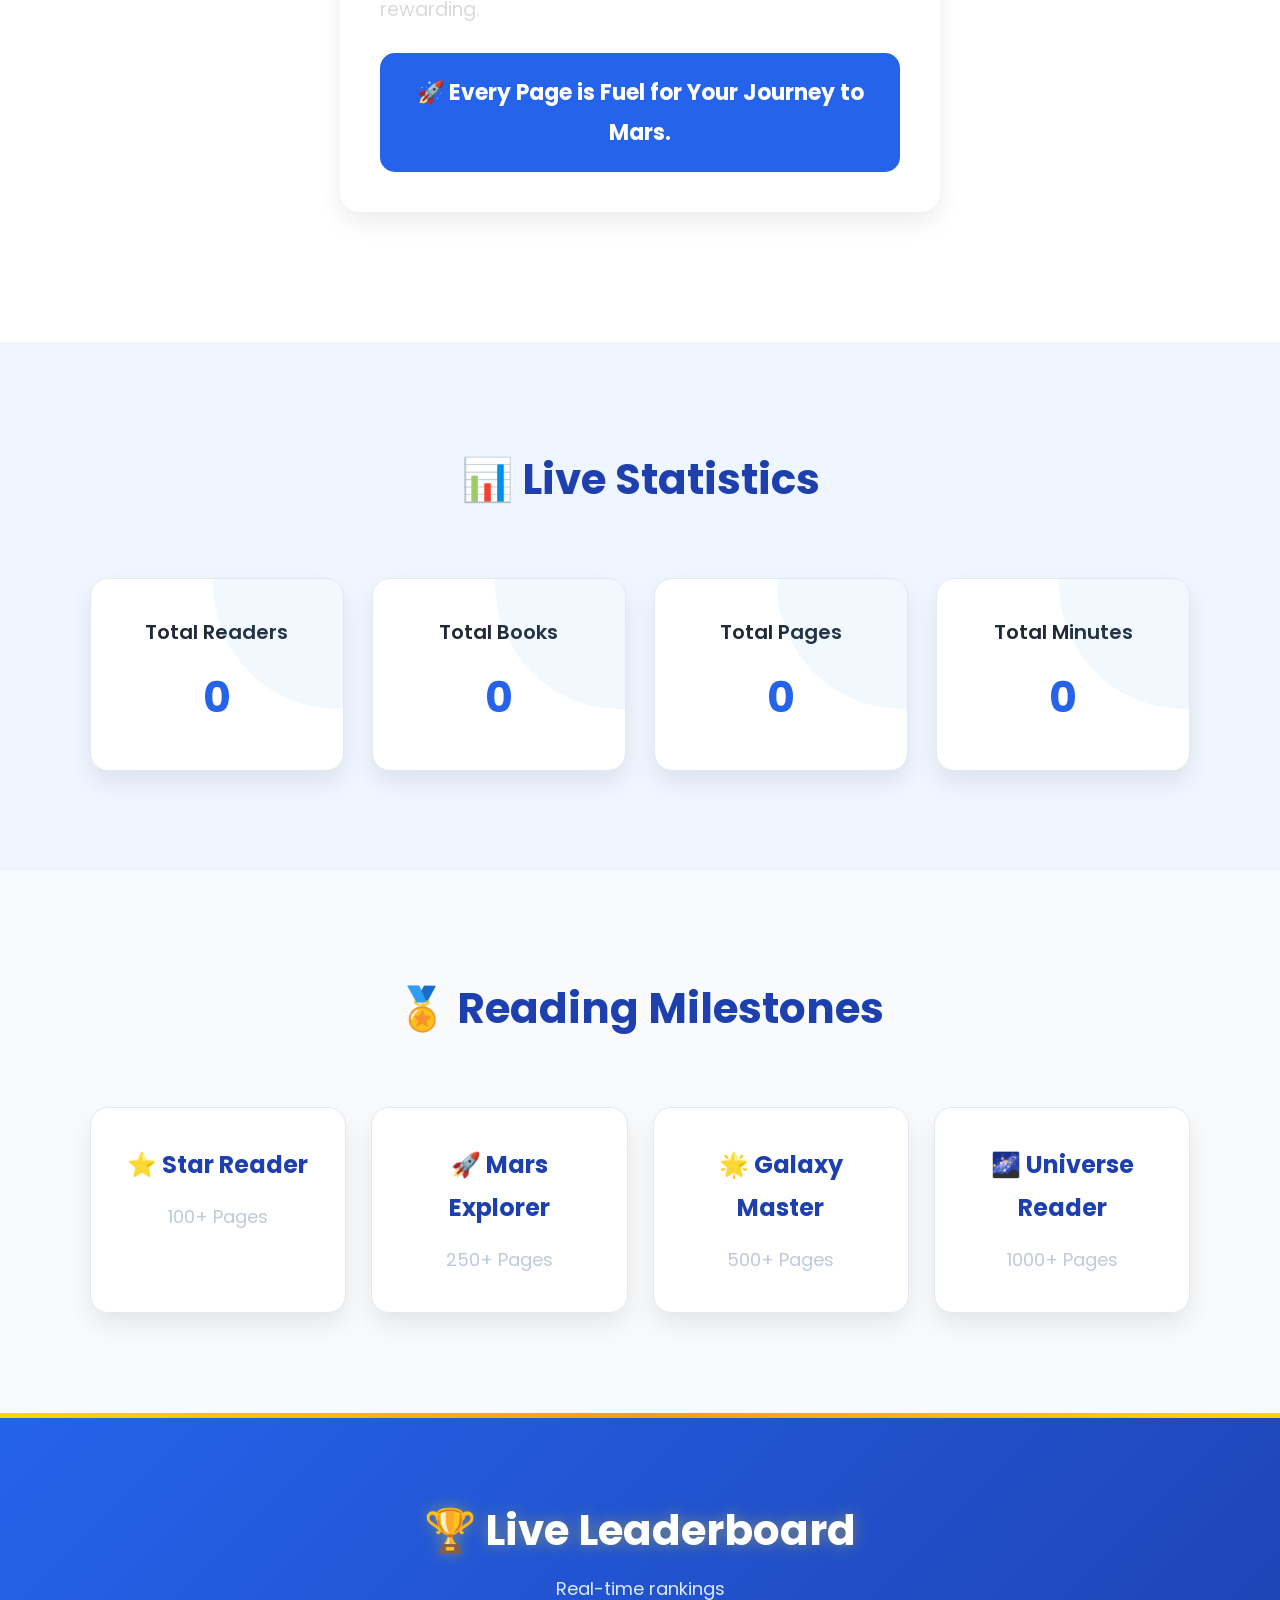
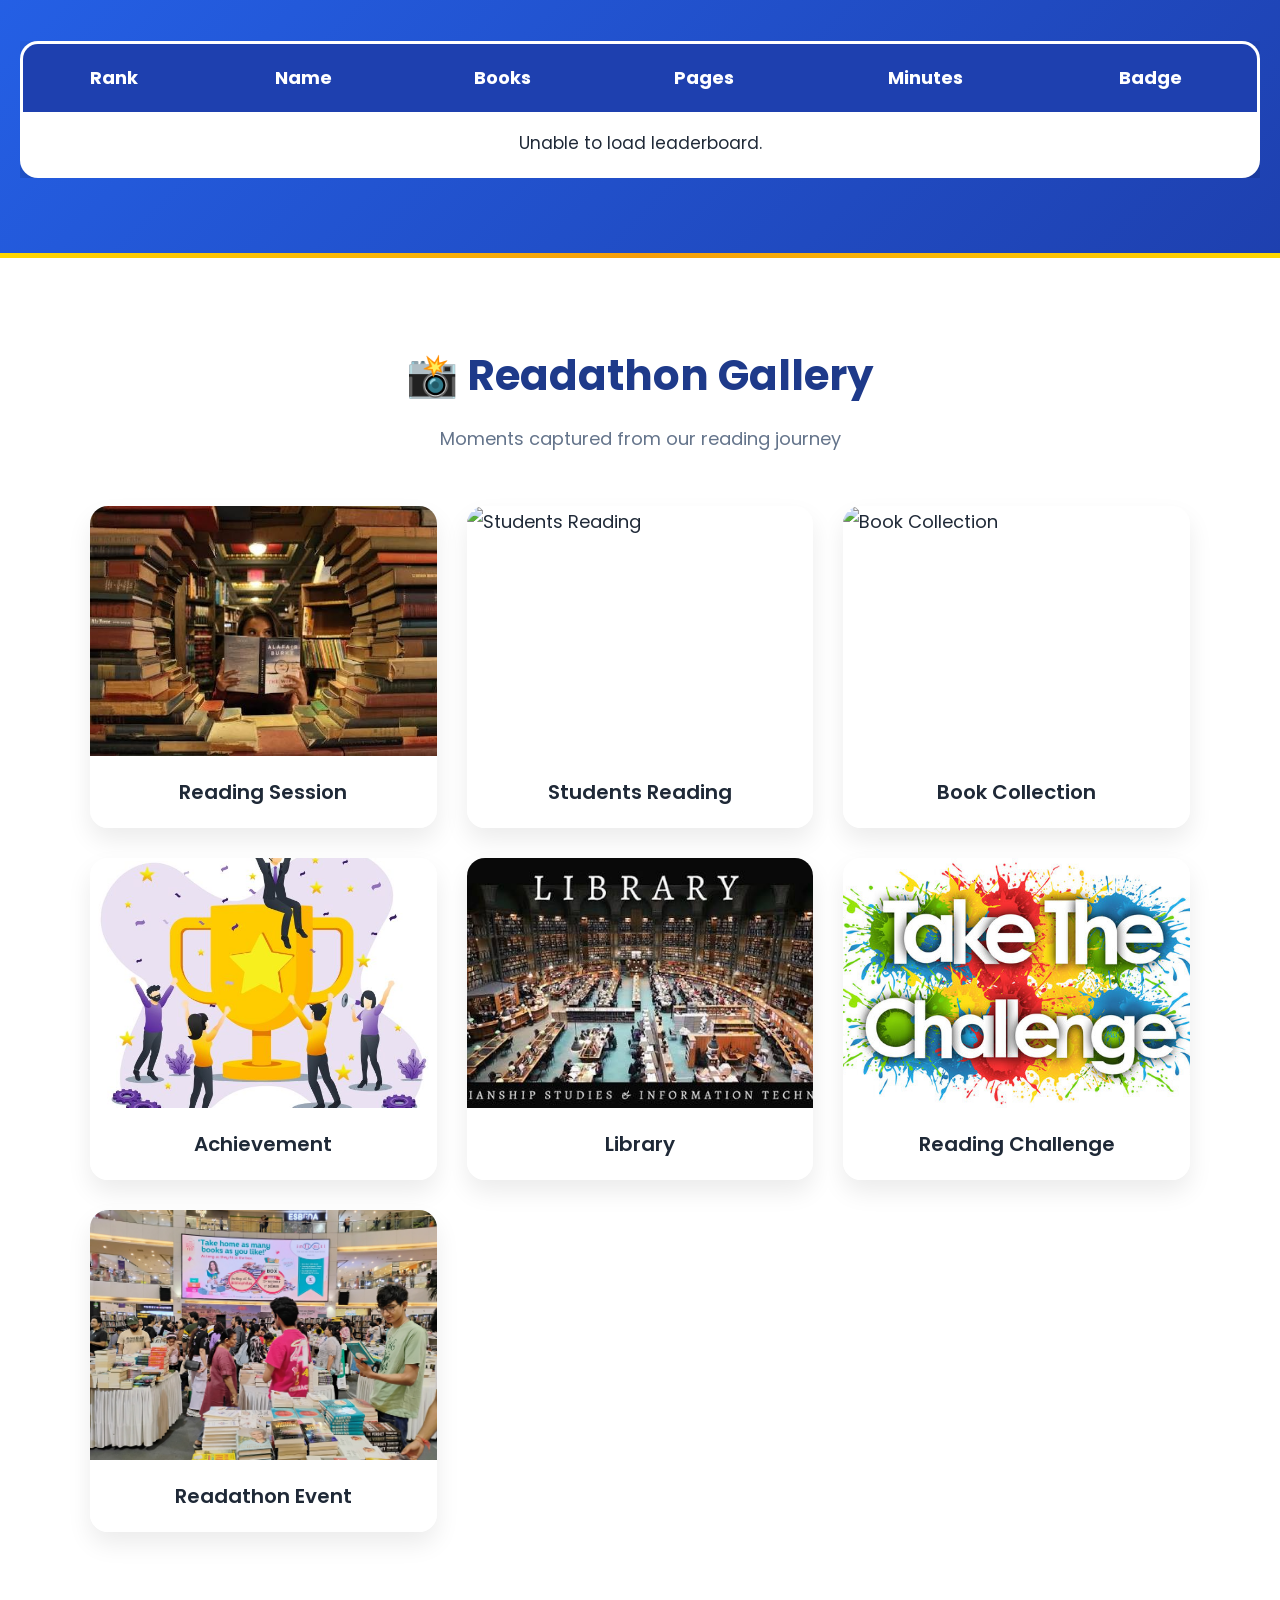
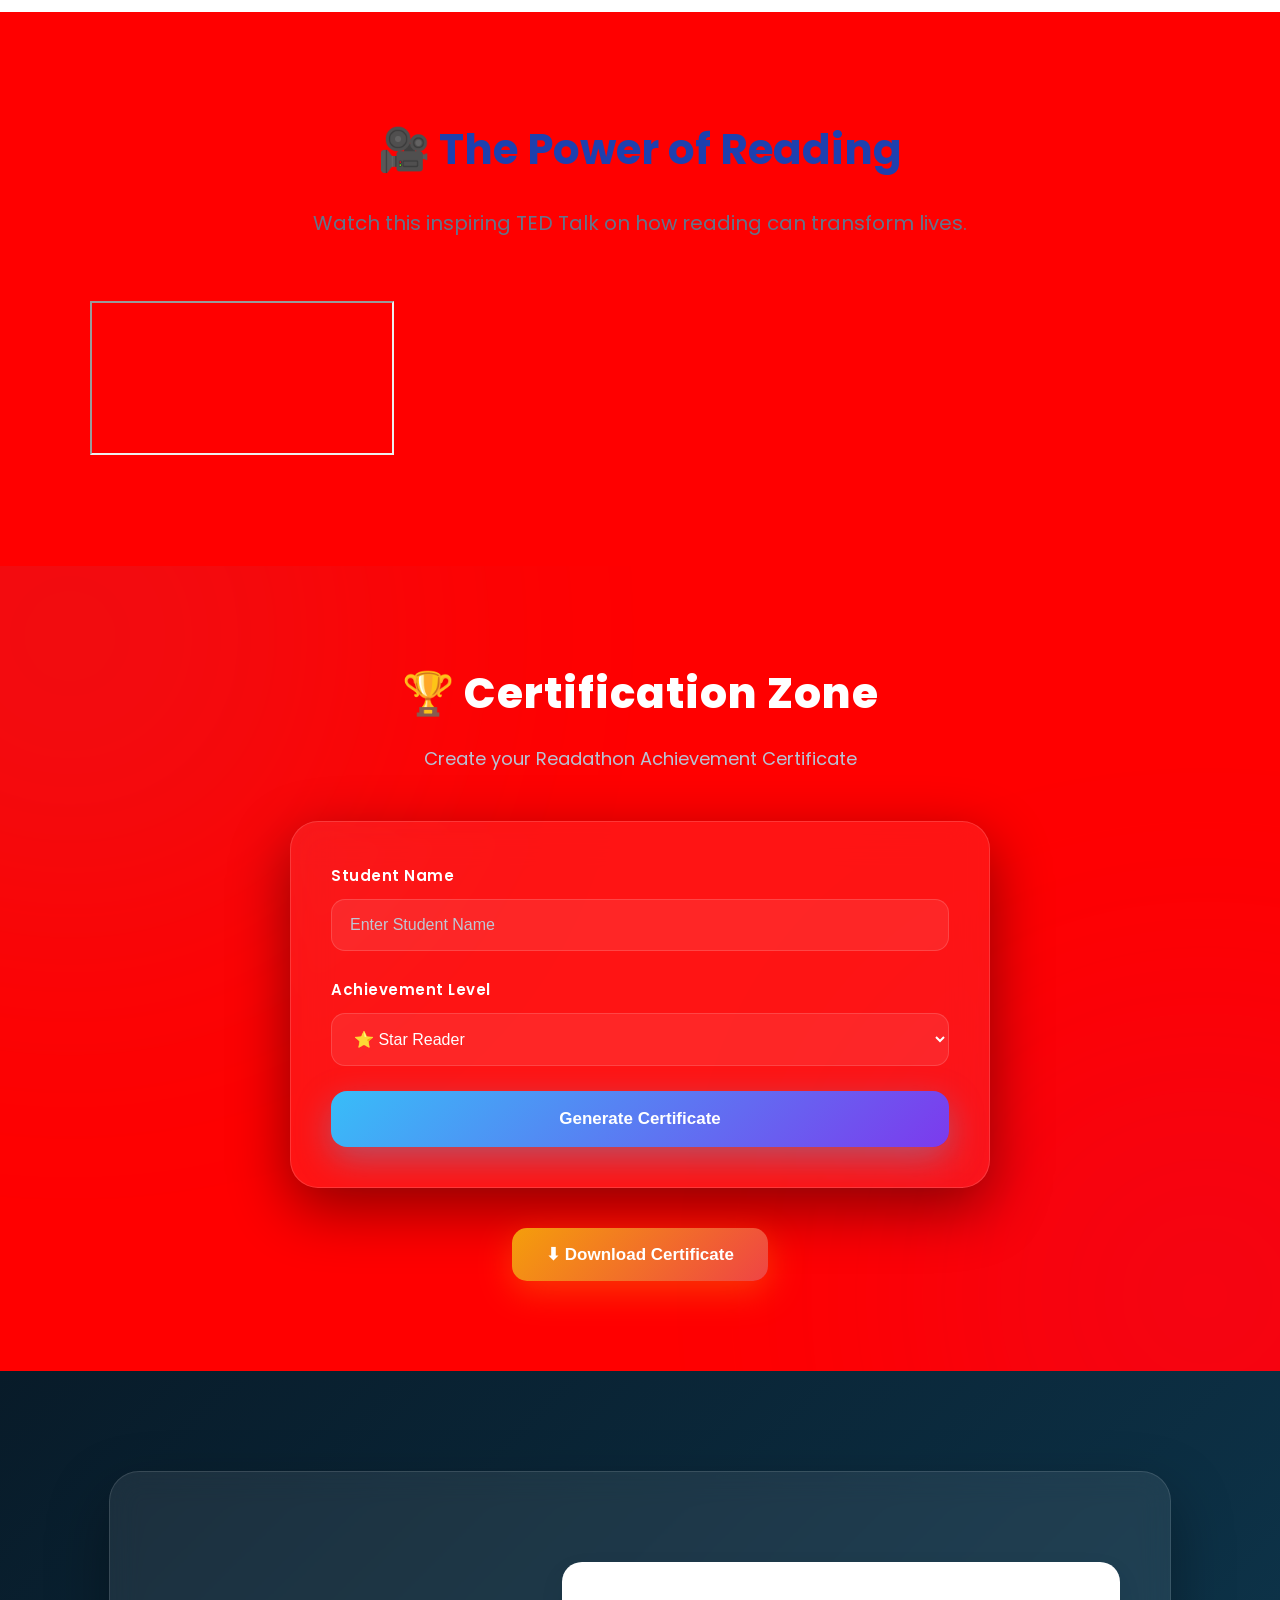
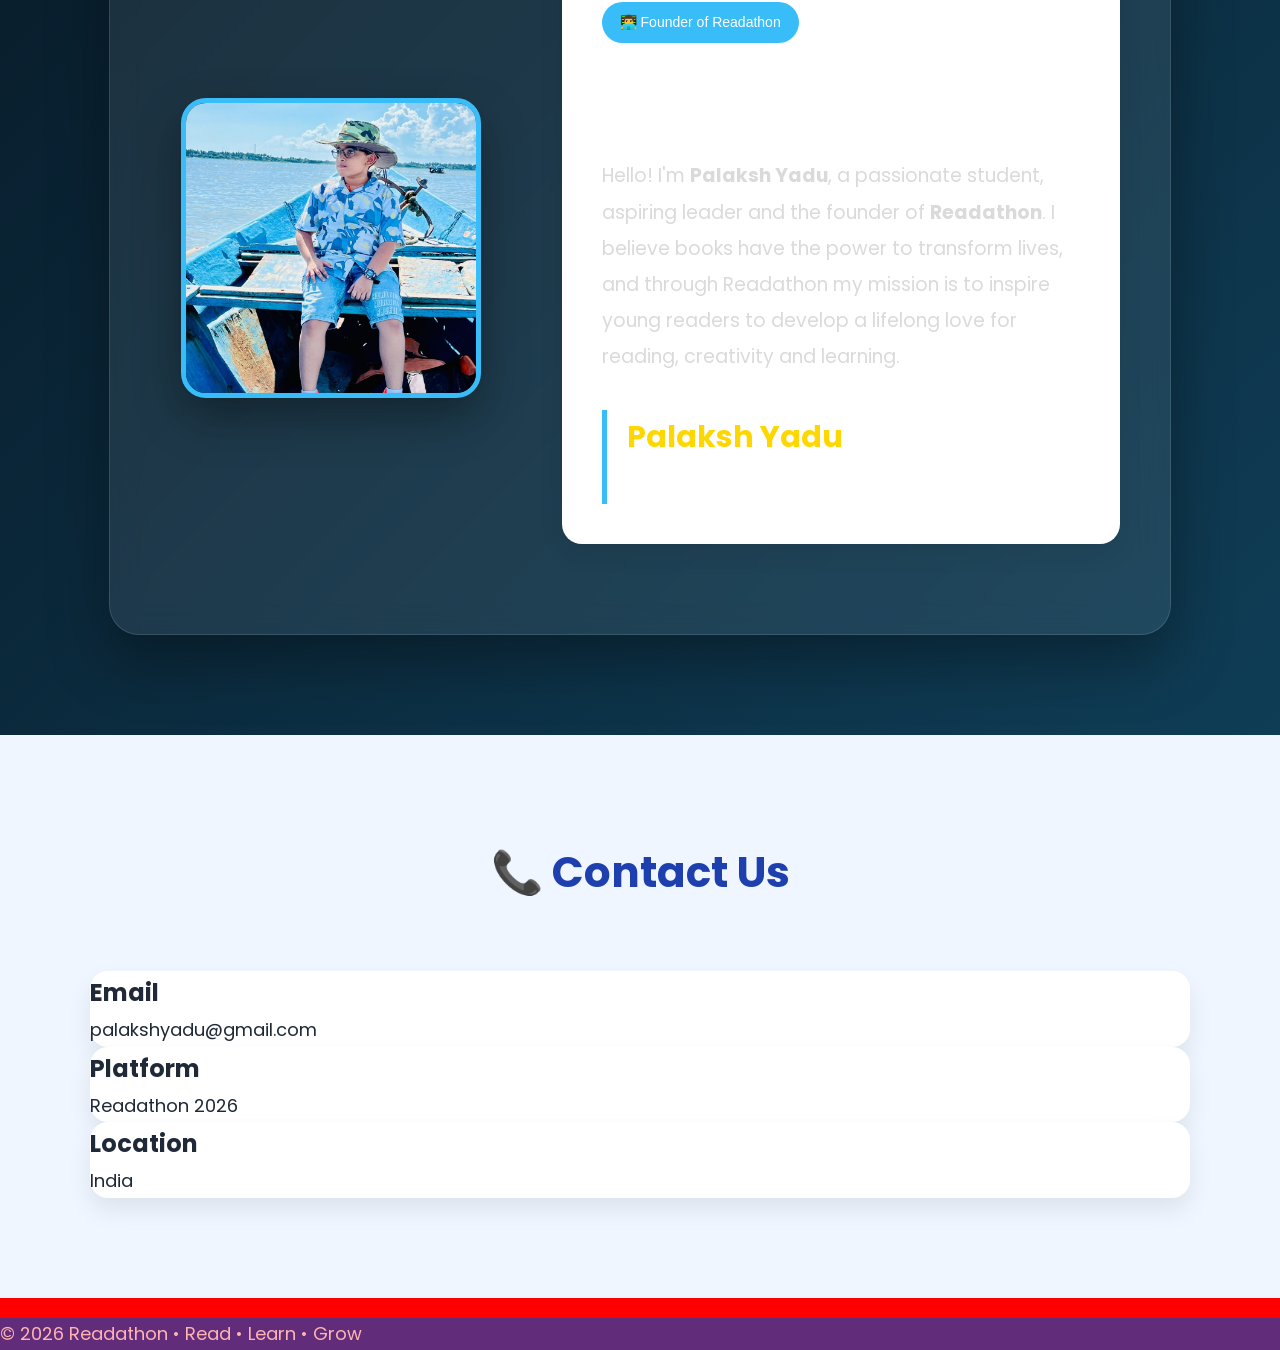
==== commit 3bfa25de: "Update version2.html" ====
--- a/version2.html
+++ b/version2.html
@@ -257,6 +257,24 @@
 
 </section>
   <!-- OTHER SECTIONS ABOVE -->
+  <!-- ================= READATHON VIDEO ================= -->
+<section id="video" class="video-section">
+
+    <div class="section-title">
+        <h2>🎥 The Power of Reading</h2>
+        <p>Watch this inspiring TED Talk on how reading can transform lives.</p>
+    </div>
+
+    <div class="video-wrapper">
+        <iframe
+            src="https://www.youtube.com/embed/9fLlkOMrMq4"
+            title="The Power of Reading"
+            allow="accelerometer; autoplay; clipboard-write; encrypted-media; gyroscope; picture-in-picture; web-share"
+            allowfullscreen>
+        </iframe>
+    </div>
+
+</section>
  <!-- ===================== CERTIFICATION SECTION ===================== -->
 <section id="certification" class="certification-section">
 
--- a/style-v2.css
+++ b/style-v2.css
@@ -2719,3 +2719,172 @@
     font-weight: 600;
     margin-top: 4px;
 }
+/*================ ABOUT ME ================*/
+
+.about-section{
+
+    padding:100px 20px;
+
+    background:linear-gradient(135deg,#081b29,#0f3d56);
+
+}
+
+.about-card{
+
+    max-width:1100px;
+
+    margin:auto;
+
+    display:flex;
+
+    align-items:center;
+
+    gap:60px;
+
+    background:rgba(255,255,255,.08);
+
+    backdrop-filter:blur(15px);
+
+    border-radius:30px;
+
+    padding:50px;
+
+    box-shadow:0 25px 60px rgba(0,0,0,.35);
+
+    border:1px solid rgba(255,255,255,.12);
+
+}
+
+.about-image{
+
+    flex:1;
+
+    text-align:center;
+
+}
+
+.about-image img{
+
+    width:300px;
+
+    height:300px;
+
+    object-fit:cover;
+
+    border-radius:25px;
+
+    border:5px solid #38bdf8;
+
+    transition:.4s;
+
+    box-shadow:0 20px 45px rgba(0,0,0,.35);
+
+}
+
+.about-image img:hover{
+
+    transform:scale(1.05) rotate(-2deg);
+
+}
+
+.about-content{
+
+    flex:1.4;
+
+}
+
+.about-tag{
+
+    display:inline-block;
+
+    padding:8px 18px;
+
+    background:#38bdf8;
+
+    color:#fff;
+
+    border-radius:50px;
+
+    font-size:14px;
+
+    margin-bottom:20px;
+
+}
+
+.about-content h2{
+
+    color:#fff;
+
+    font-size:42px;
+
+    margin-bottom:20px;
+
+}
+
+.about-content p{
+
+    color:#d6d6d6;
+
+    font-size:19px;
+
+    line-height:1.9;
+
+}
+
+.founder-box{
+
+    margin-top:35px;
+
+    border-left:5px solid #38bdf8;
+
+    padding-left:20px;
+
+}
+
+.founder-box h3{
+
+    color:#FFD700;
+
+    font-size:30px;
+
+    margin-bottom:8px;
+
+}
+
+.founder-box span{
+
+    color:white;
+
+    font-size:18px;
+
+    letter-spacing:1px;
+
+}
+
+@media(max-width:900px){
+
+.about-card{
+
+    flex-direction:column;
+
+    text-align:center;
+
+}
+
+.about-image img{
+
+    width:220px;
+
+    height:220px;
+
+}
+
+.founder-box{
+
+    border:none;
+
+    padding:0;
+
+}
+
+}
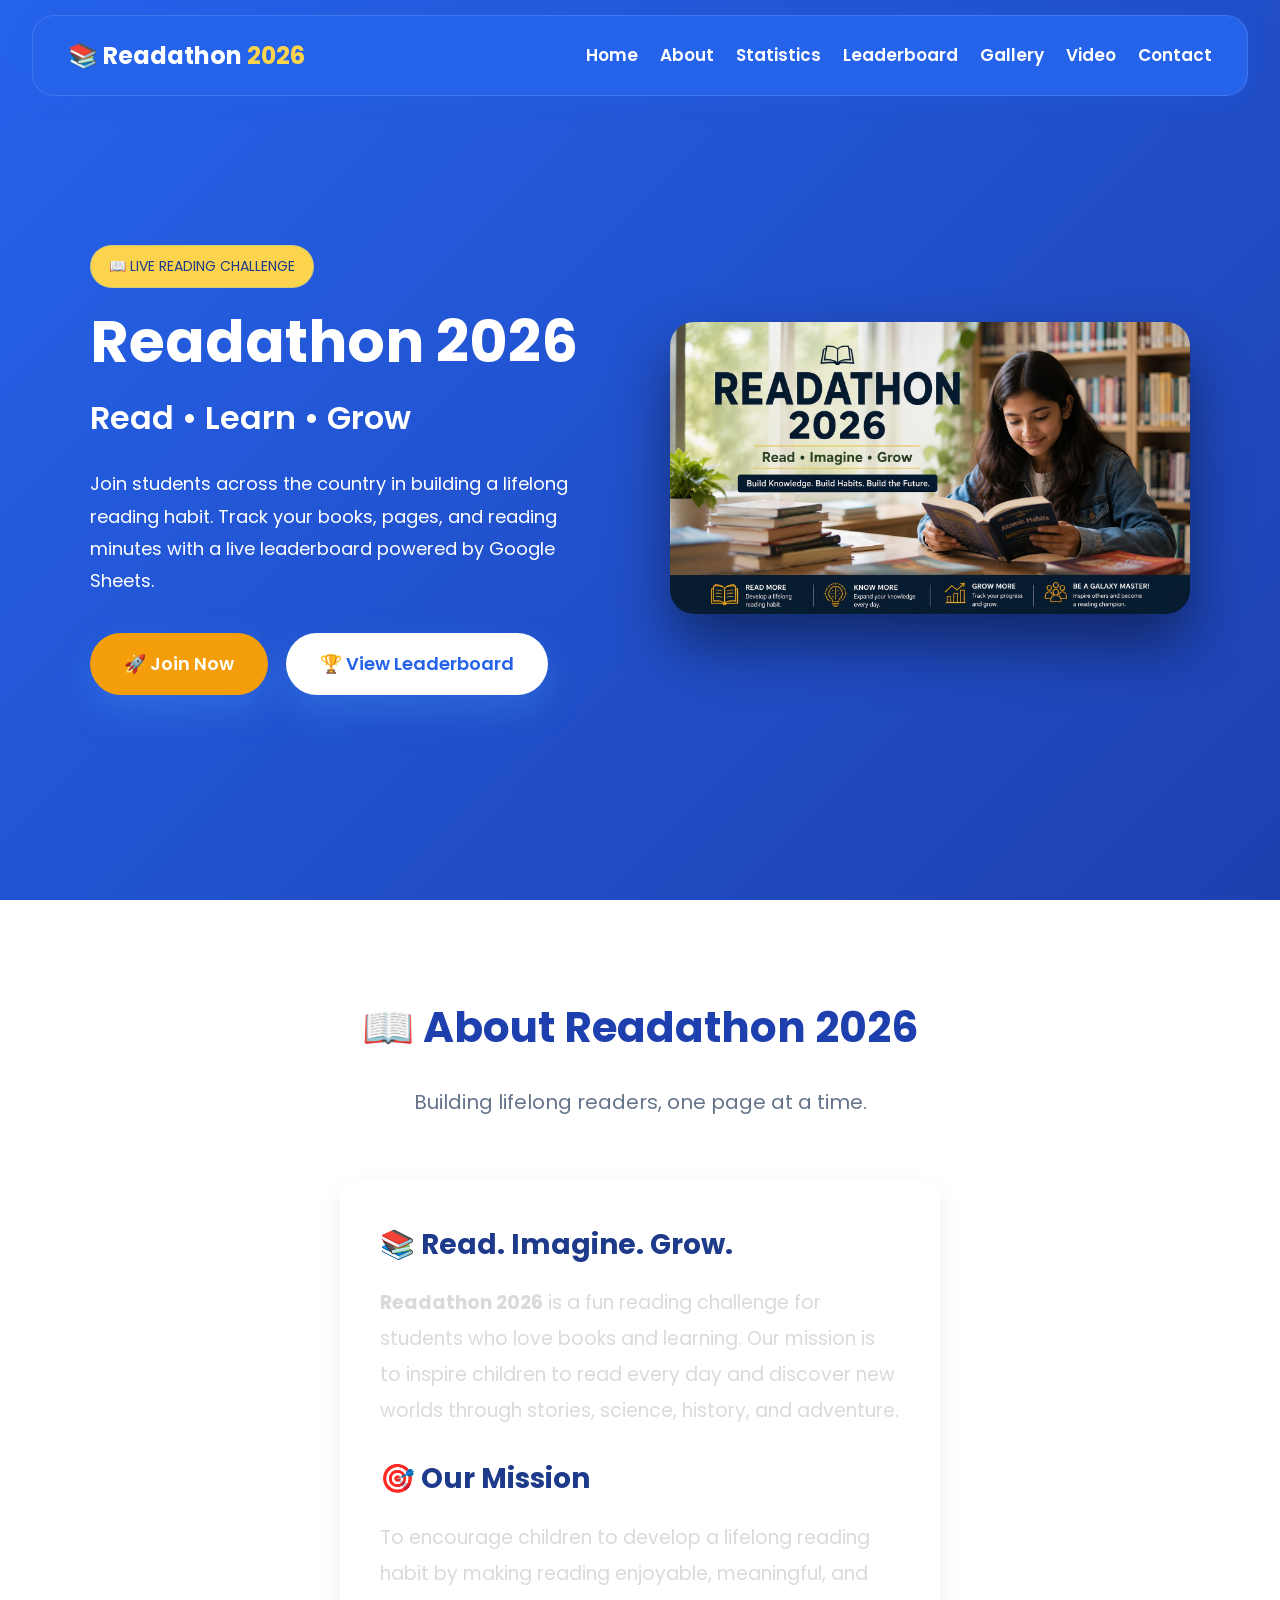
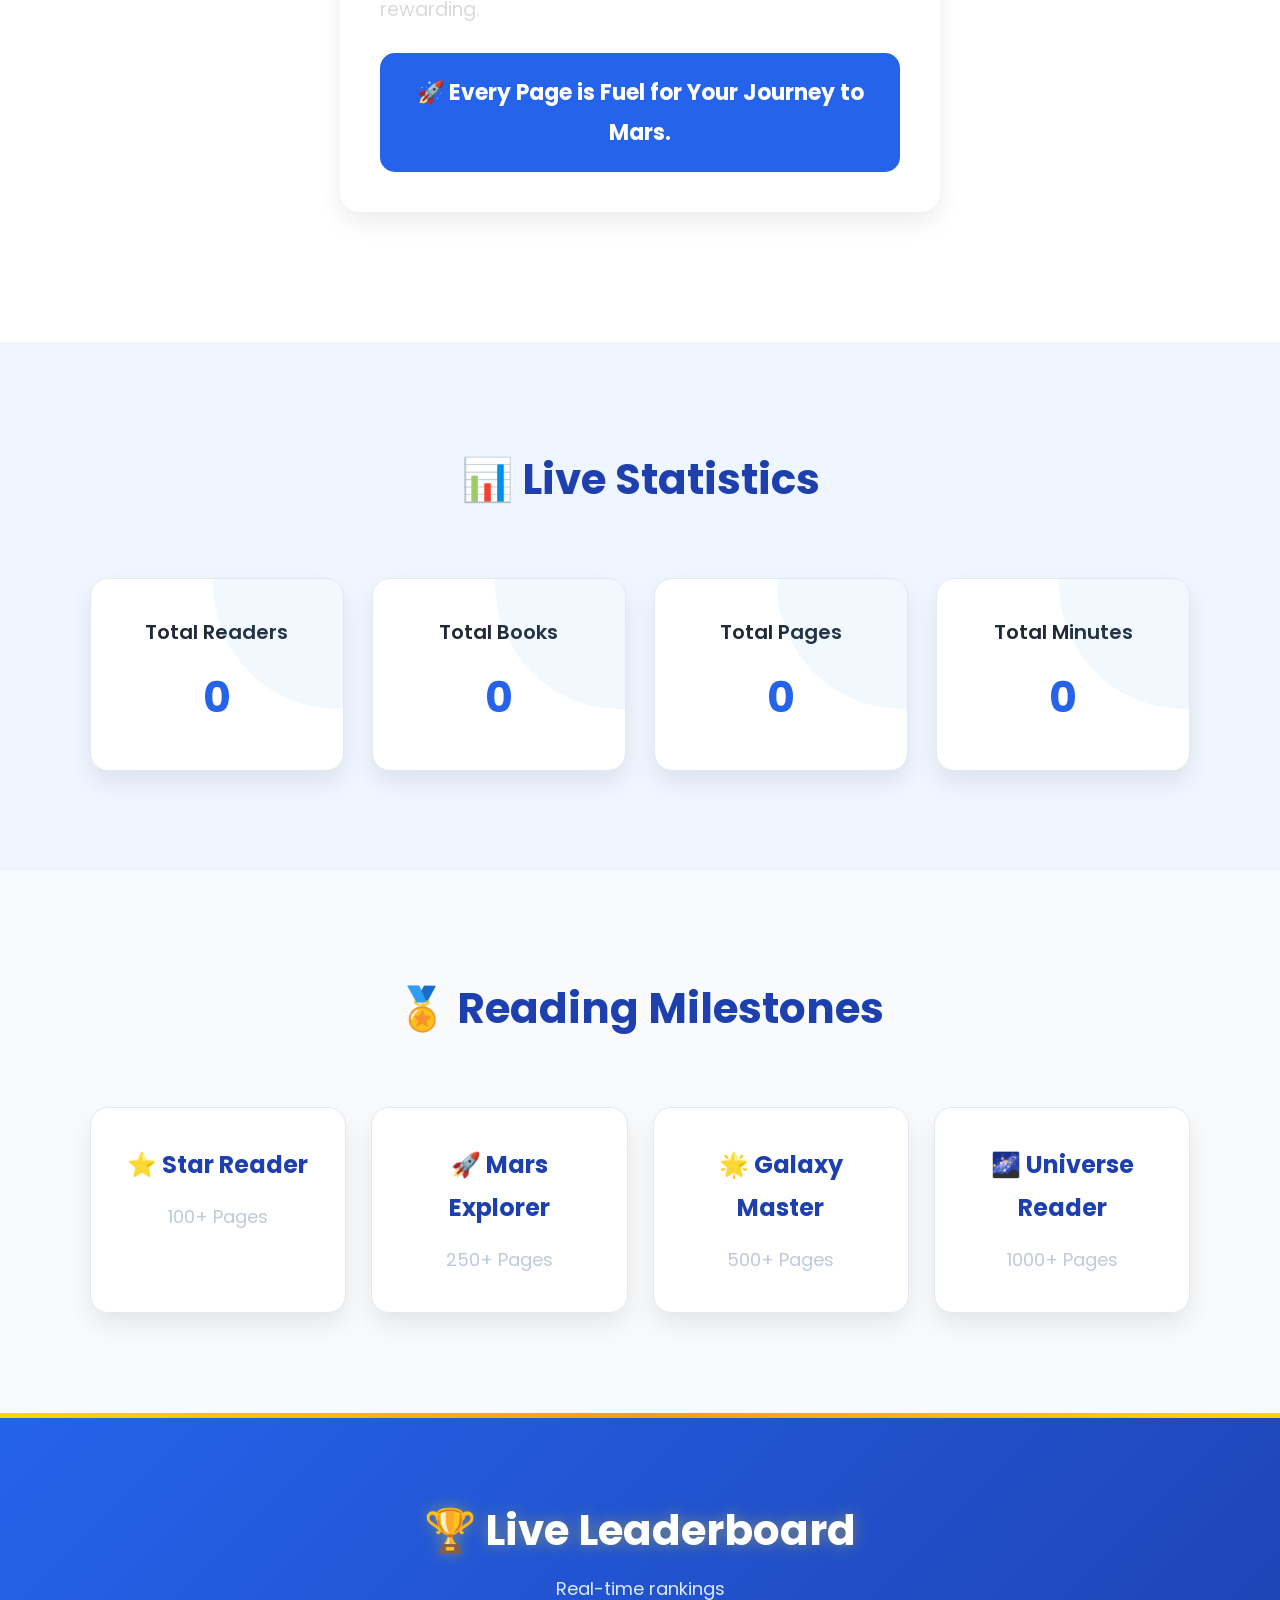
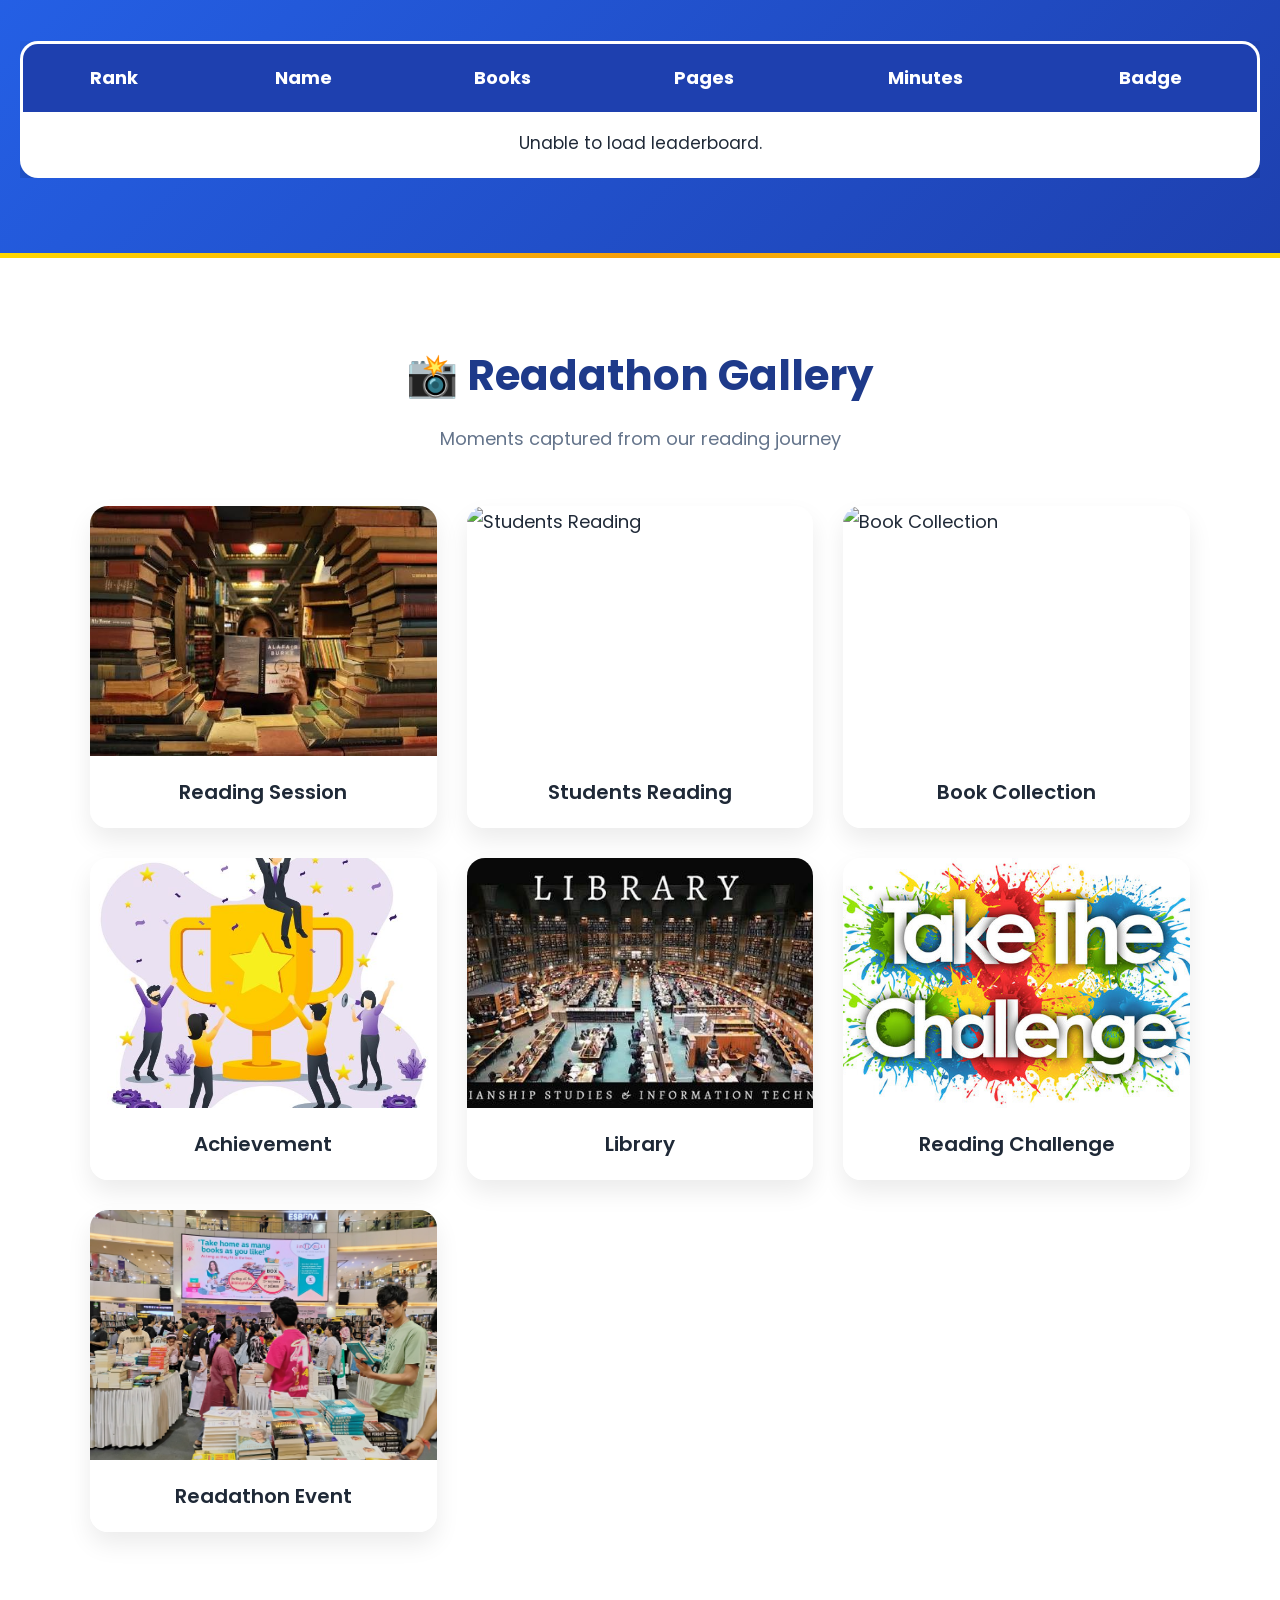
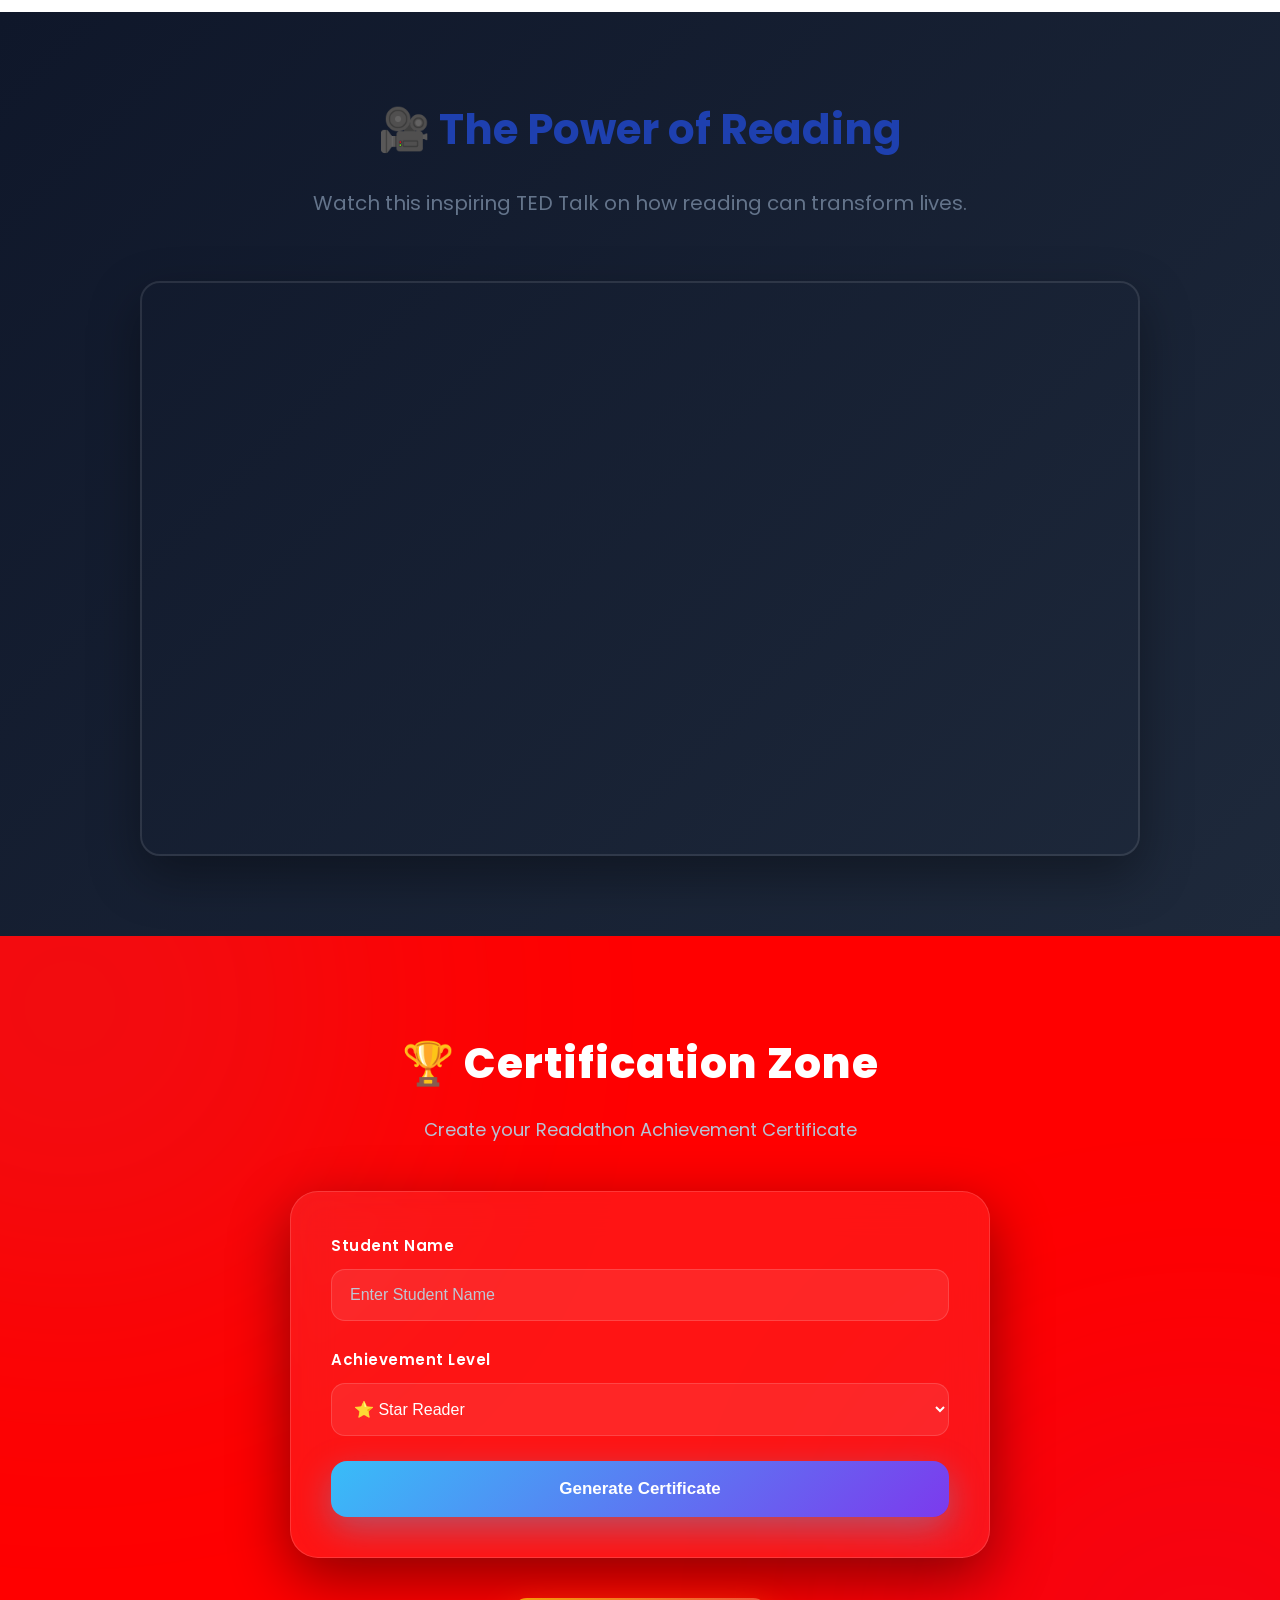
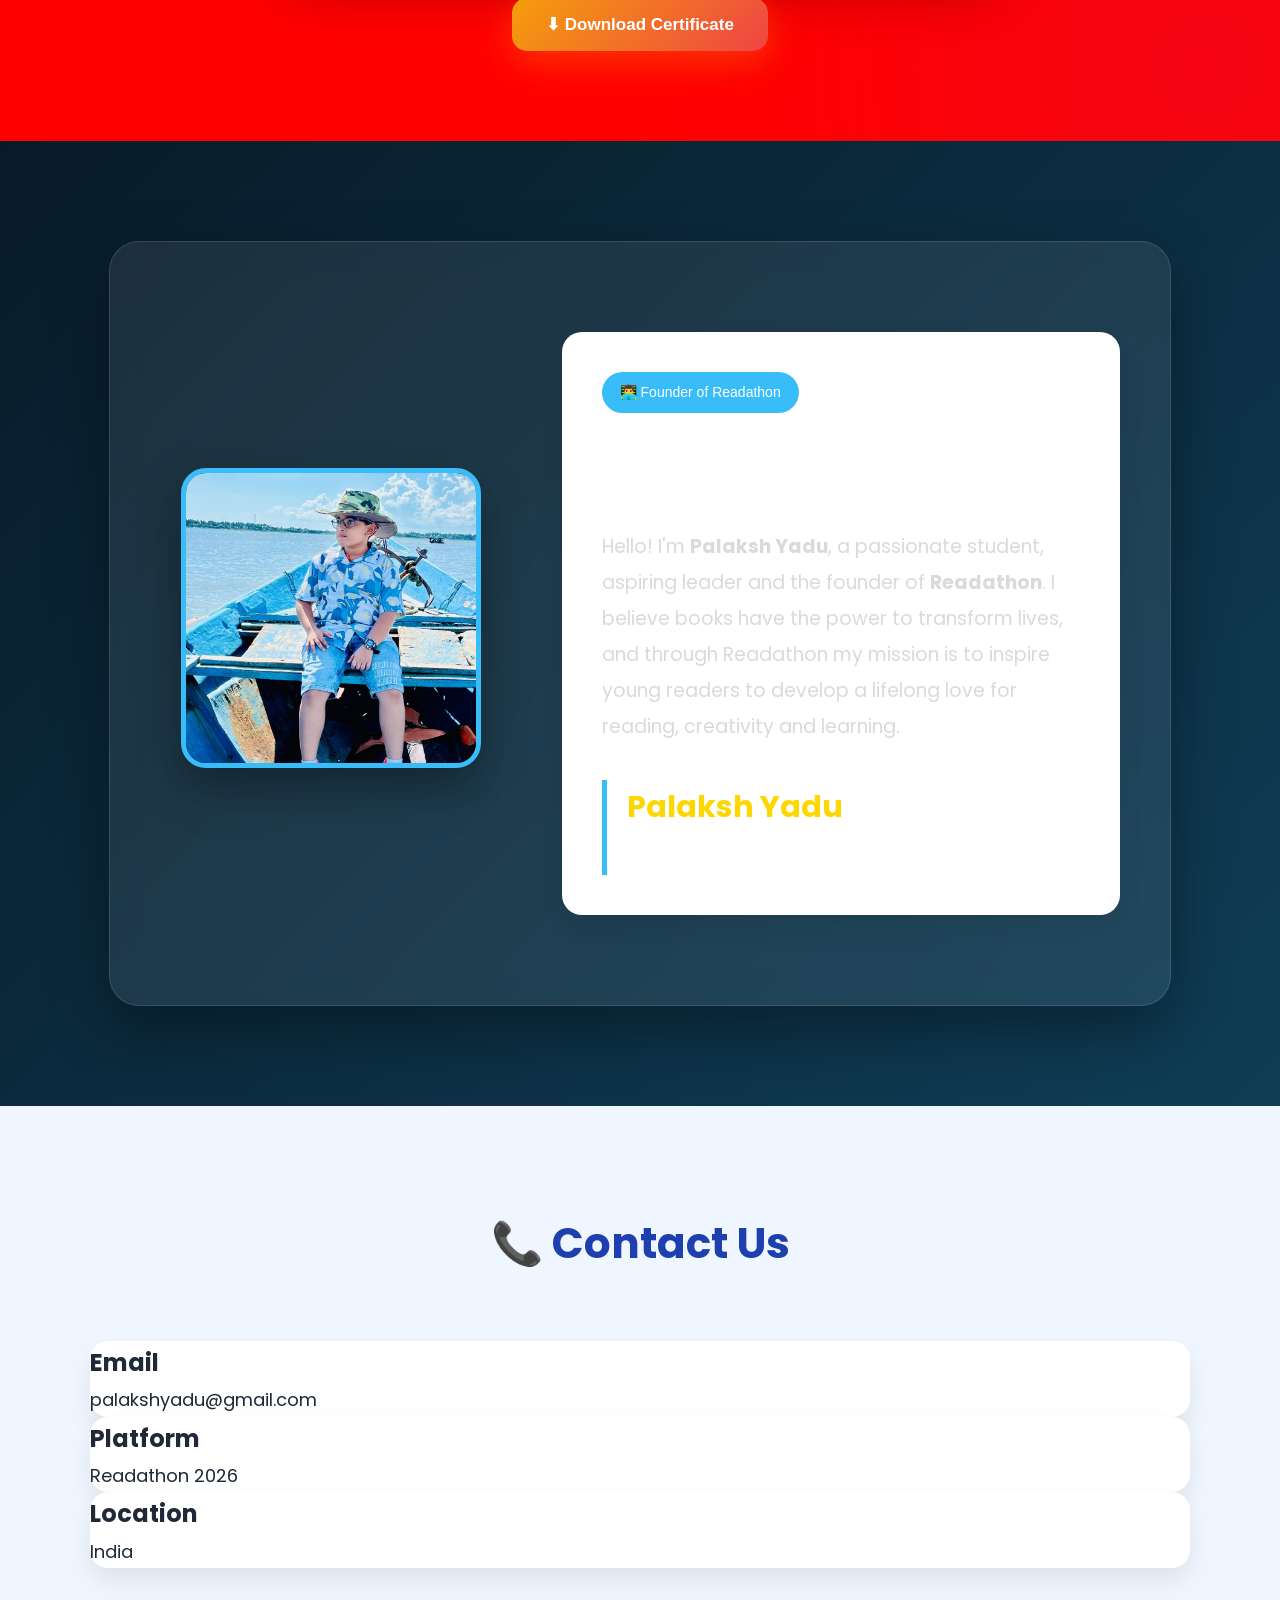
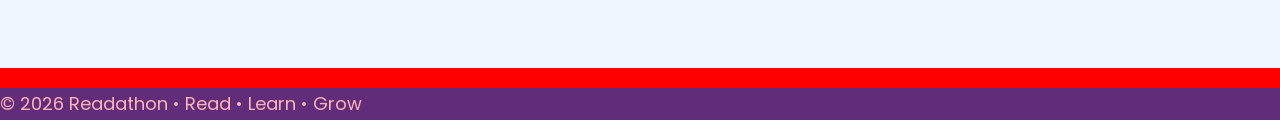
==== commit 6266e70c: "Update version2.html" ====
--- a/version2.html
+++ b/version2.html
@@ -40,14 +40,15 @@
 
   <button class="menu-toggle" aria-label="Toggle navigation">☰</button>
 
-  <nav>
+ <nav>
     <a href="#home">Home</a>
     <a href="#about">About</a>
     <a href="#statistics">Statistics</a>
     <a href="#leaderboard">Leaderboard</a>
     <a href="#gallery">Gallery</a>
+    <a href="#video">Video</a>
     <a href="#contact">Contact</a>
-  </nav>
+</nav>
 
 </header>
 
--- a/style-v2.css
+++ b/style-v2.css
@@ -2888,3 +2888,25 @@
 }
 
 }
+/* ================= VIDEO SECTION ================= */
+
+.video-section{
+    padding:80px 20px;
+    background:linear-gradient(135deg,#0f172a,#1e293b);
+    text-align:center;
+}
+
+.video-wrapper{
+    max-width:1000px;
+    margin:40px auto 0;
+    border-radius:20px;
+    overflow:hidden;
+    box-shadow:0 20px 50px rgba(0,0,0,.35);
+    border:2px solid rgba(255,255,255,.1);
+}
+
+.video-wrapper iframe{
+    width:100%;
+    aspect-ratio:16/9;
+    border:none;
+}
